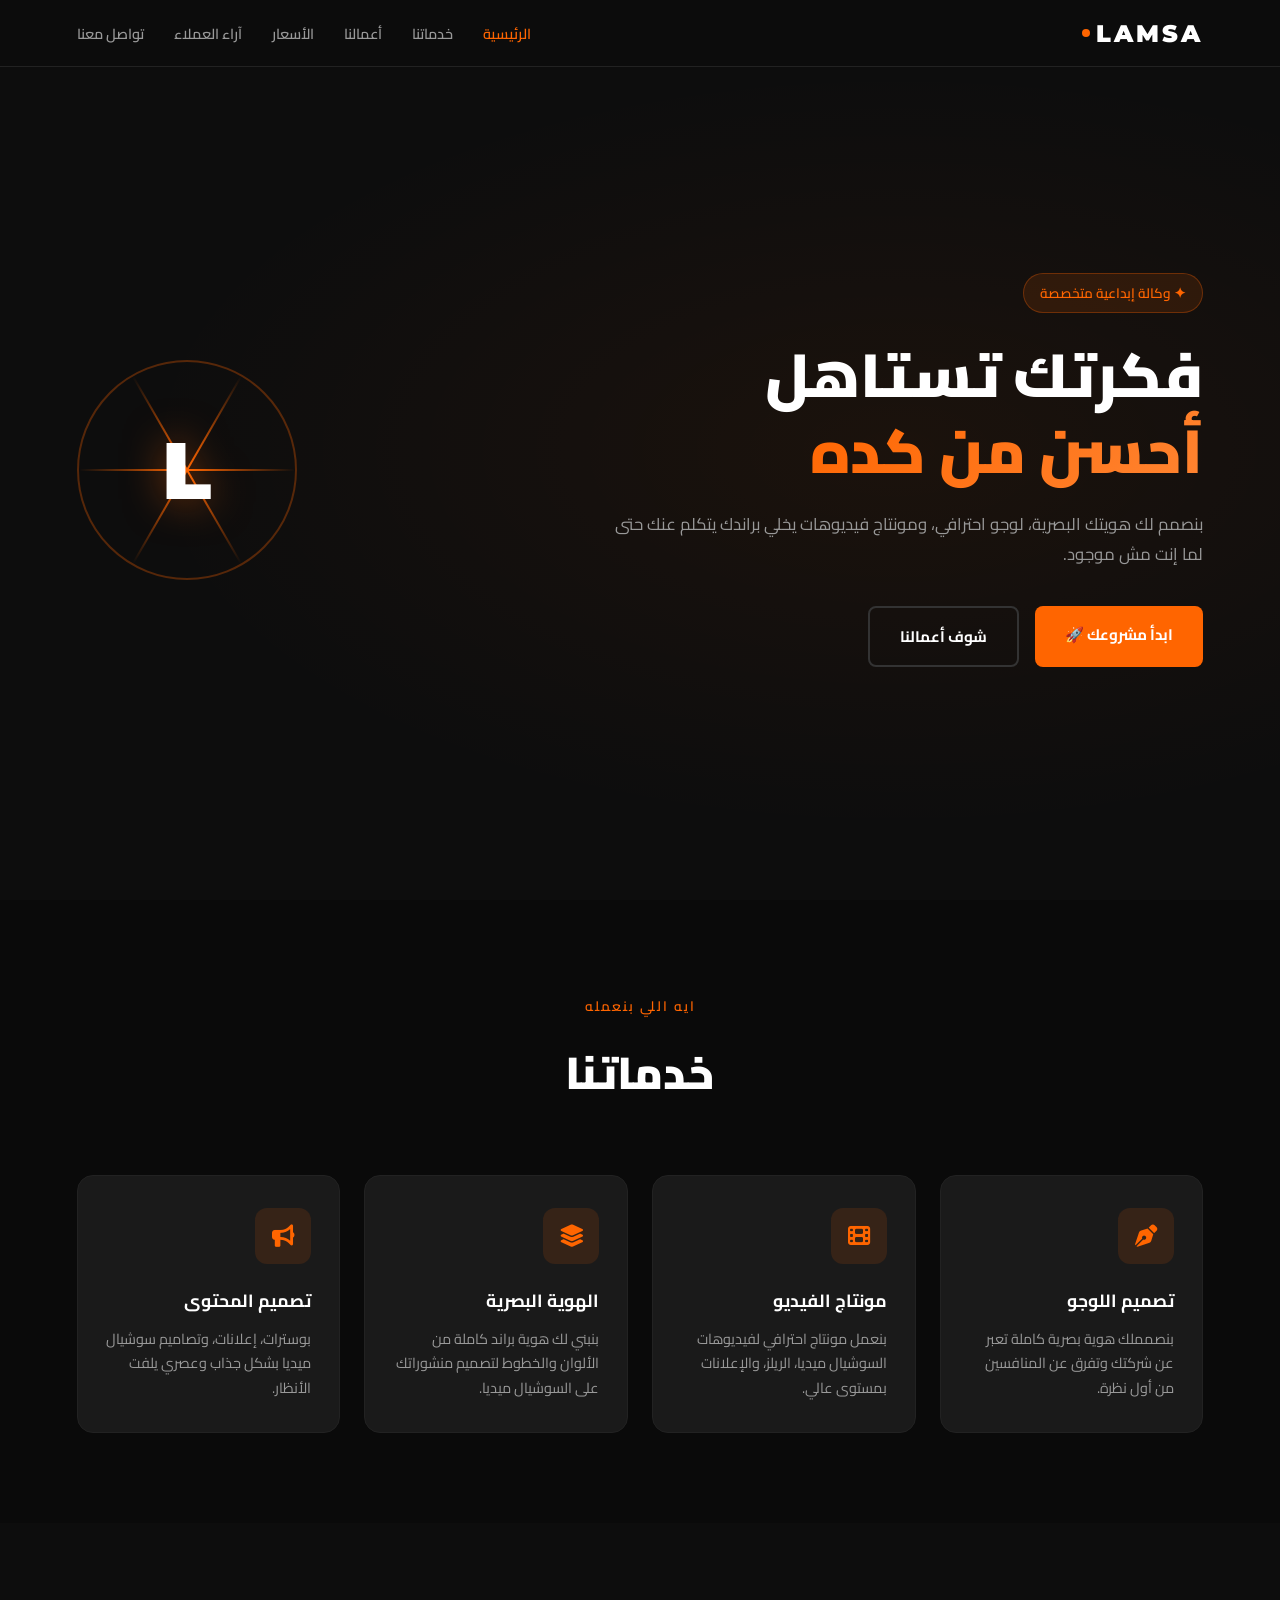
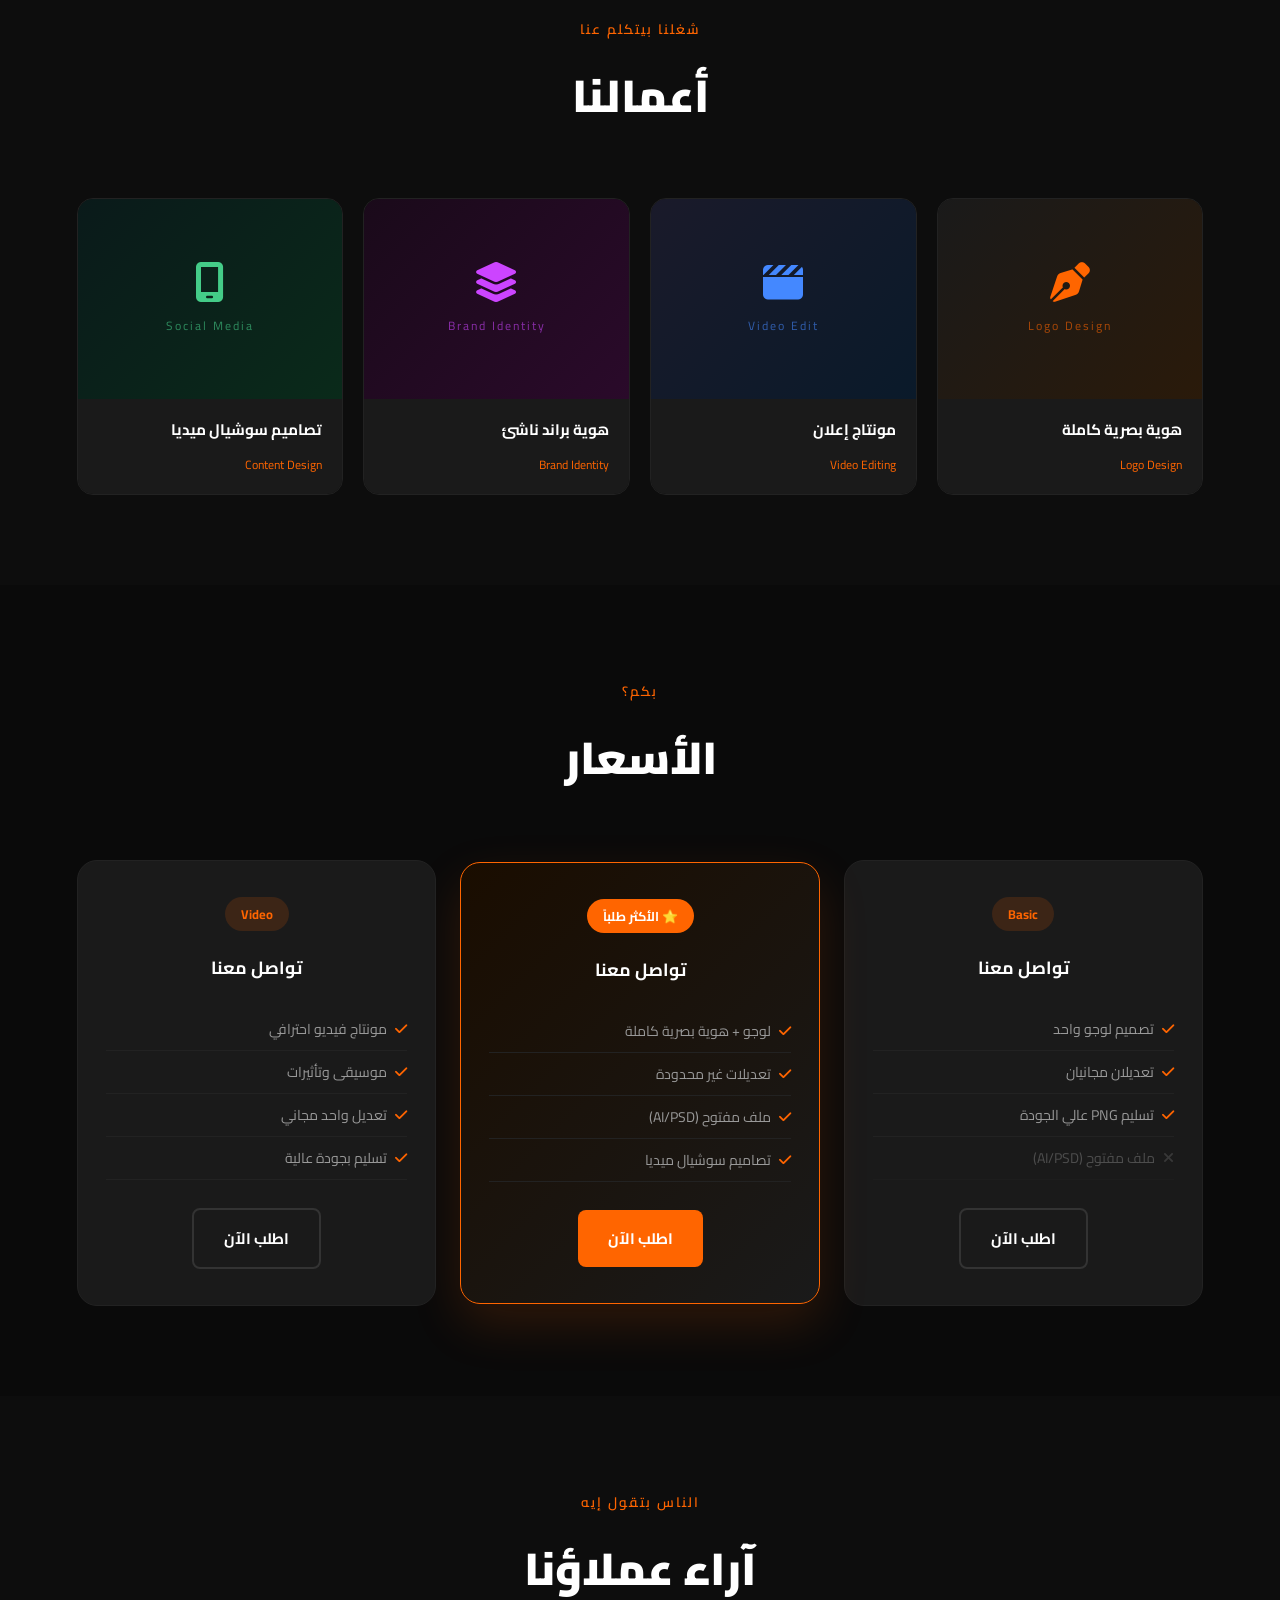
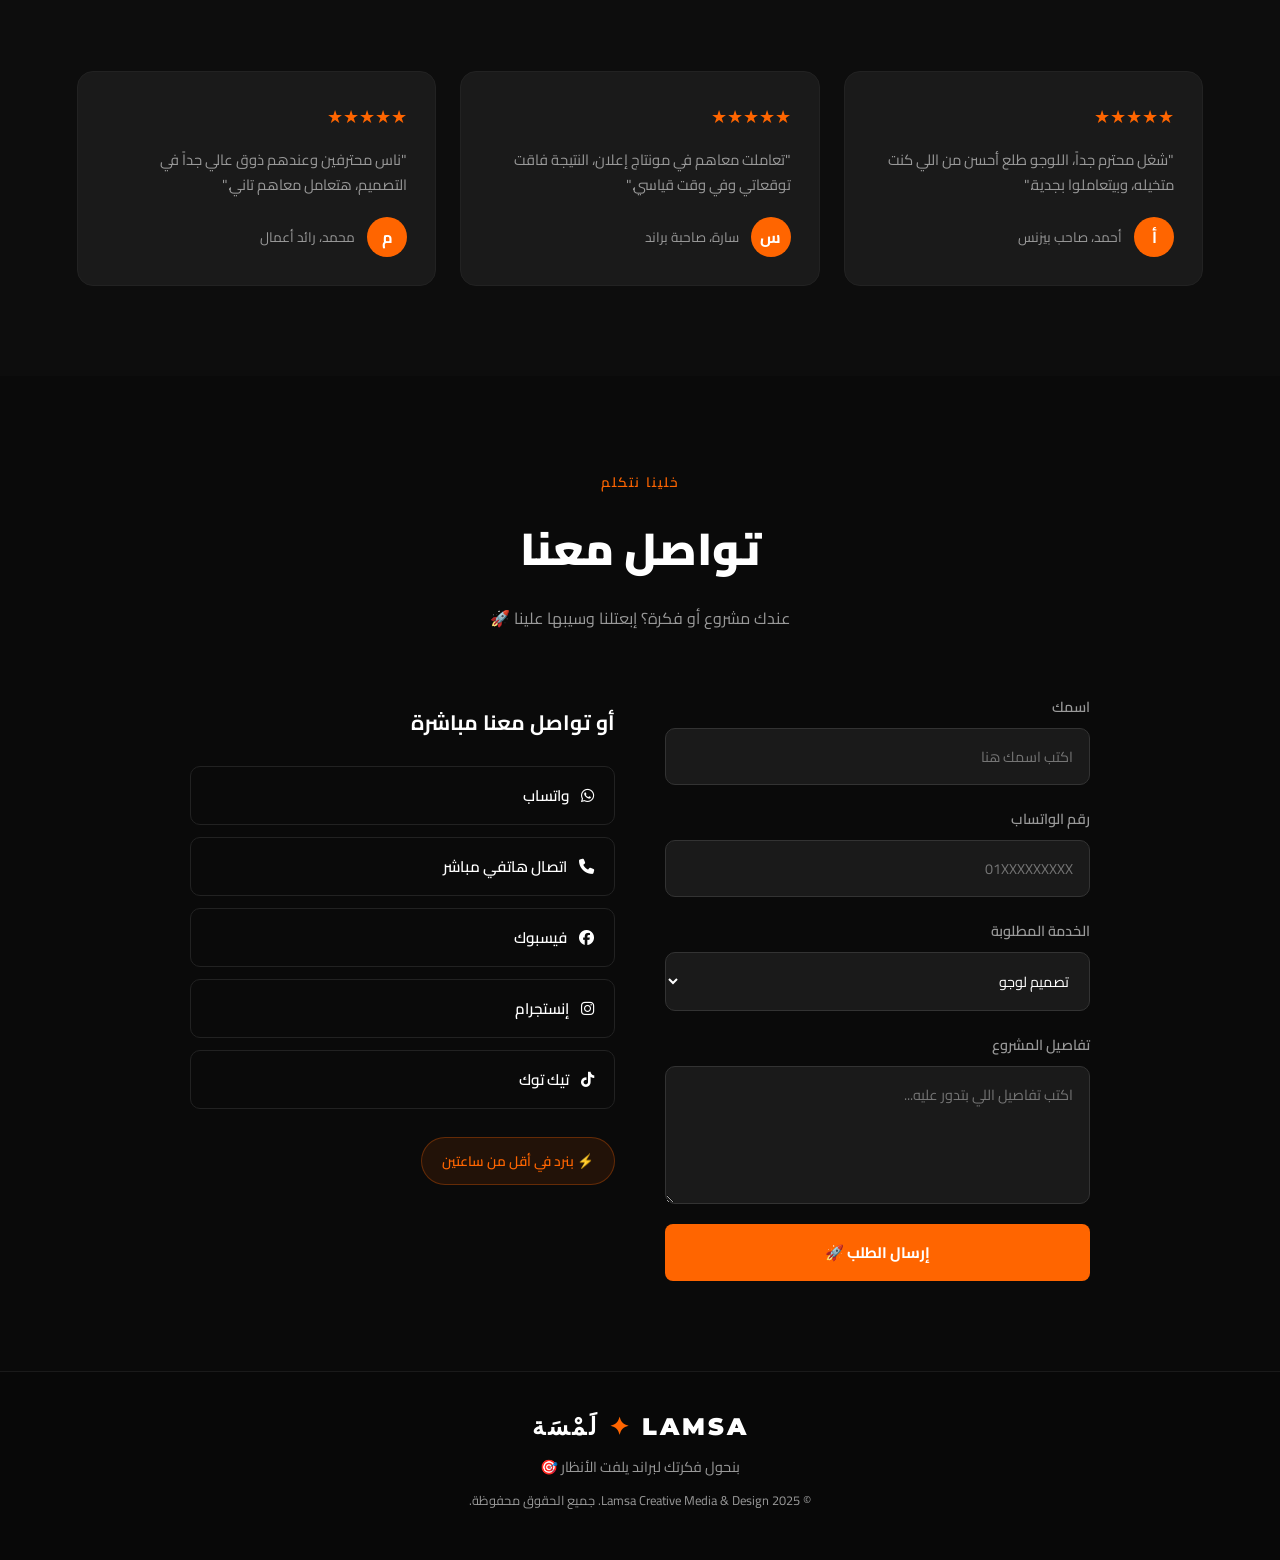
==== index.html @ 514afe24 "Add files via upload" ====
<!DOCTYPE html>
<html lang="ar" dir="rtl">
<head>
  <meta charset="UTF-8" />
  <meta name="viewport" content="width=device-width, initial-scale=1.0"/>
  <title>Lamsa | لَمْسَة — Creative Media & Design</title>
  <link rel="stylesheet" href="style.css" />
  <link href="https://fonts.googleapis.com/css2?family=Cairo:wght@300;400;600;700;900&family=Montserrat:wght@400;700;900&display=swap" rel="stylesheet"/>
  <link rel="stylesheet" href="https://cdnjs.cloudflare.com/ajax/libs/font-awesome/6.5.0/css/all.min.css"/>
</head>
<body>

  <!-- NAV -->
  <nav id="navbar">
    <div class="nav-logo">
      <span class="logo-text">LAMSA</span>
      <span class="logo-dot"></span>
    </div>
    <ul class="nav-links">
      <li><a href="#home">الرئيسية</a></li>
      <li><a href="#services">خدماتنا</a></li>
      <li><a href="#portfolio">أعمالنا</a></li>
      <li><a href="#pricing">الأسعار</a></li>
      <li><a href="#reviews">آراء العملاء</a></li>
      <li><a href="#contact">تواصل معنا</a></li>
    </ul>
    <div class="hamburger" onclick="toggleMenu()">
      <span></span><span></span><span></span>
    </div>
  </nav>

  <!-- HERO -->
  <section id="home" class="hero">
    <div class="hero-content">
      <p class="hero-tag">✦ وكالة إبداعية متخصصة</p>
      <h1>فكرتك تستاهل<br/><span class="highlight">أحسن من كده</span></h1>
      <p class="hero-sub">بنصمم لك هويتك البصرية، لوجو احترافي، ومونتاج فيديوهات يخلي براندك يتكلم عنك حتى لما إنت مش موجود.</p>
      <div class="hero-btns">
        <a href="#contact" class="btn-primary">ابدأ مشروعك 🚀</a>
        <a href="#portfolio" class="btn-outline">شوف أعمالنا</a>
      </div>
    </div>
    <div class="hero-visual">
      <div class="aperture-icon">
        <div class="aperture-ring">
          <div class="aperture-blade"></div>
          <div class="aperture-blade"></div>
          <div class="aperture-blade"></div>
          <div class="aperture-blade"></div>
          <div class="aperture-blade"></div>
          <div class="aperture-blade"></div>
        </div>
        <span class="aperture-letter">L</span>
      </div>
    </div>
  </section>

  <!-- SERVICES -->
  <section id="services" class="services">
    <div class="section-header">
      <p class="section-tag">ايه اللي بنعمله</p>
      <h2>خدماتنا</h2>
    </div>
    <div class="services-grid">
      <div class="service-card">
        <div class="service-icon"><i class="fa-solid fa-pen-nib"></i></div>
        <h3>تصميم اللوجو</h3>
        <p>بنصمملك هوية بصرية كاملة تعبر عن شركتك وتفرق عن المنافسين من أول نظرة.</p>
      </div>
      <div class="service-card">
        <div class="service-icon"><i class="fa-solid fa-film"></i></div>
        <h3>مونتاج الفيديو</h3>
        <p>بنعمل مونتاج احترافي لفيديوهات السوشيال ميديا، الريلز، والإعلانات بمستوى عالي.</p>
      </div>
      <div class="service-card">
        <div class="service-icon"><i class="fa-solid fa-layer-group"></i></div>
        <h3>الهوية البصرية</h3>
        <p>بنبني لك هوية براند كاملة من الألوان والخطوط لتصميم منشوراتك على السوشيال ميديا.</p>
      </div>
      <div class="service-card">
        <div class="service-icon"><i class="fa-solid fa-bullhorn"></i></div>
        <h3>تصميم المحتوى</h3>
        <p>بوسترات، إعلانات، وتصاميم سوشيال ميديا بشكل جذاب وعصري يلفت الأنظار.</p>
      </div>
    </div>
  </section>

  <!-- PORTFOLIO -->
  <section id="portfolio" class="portfolio">
    <div class="section-header">
      <p class="section-tag">شغلنا بيتكلم عنا</p>
      <h2>أعمالنا</h2>
    </div>
    <div class="portfolio-grid">
      <div class="portfolio-card">
        <div class="portfolio-placeholder logo-type">
          <i class="fa-solid fa-pen-nib"></i>
          <p>Logo Design</p>
        </div>
        <div class="portfolio-info">
          <h4>هوية بصرية كاملة</h4>
          <span>Logo Design</span>
        </div>
      </div>
      <div class="portfolio-card">
        <div class="portfolio-placeholder video-type">
          <i class="fa-solid fa-clapperboard"></i>
          <p>Video Edit</p>
        </div>
        <div class="portfolio-info">
          <h4>مونتاج إعلان</h4>
          <span>Video Editing</span>
        </div>
      </div>
      <div class="portfolio-card">
        <div class="portfolio-placeholder brand-type">
          <i class="fa-solid fa-layer-group"></i>
          <p>Brand Identity</p>
        </div>
        <div class="portfolio-info">
          <h4>هوية براند ناشئ</h4>
          <span>Brand Identity</span>
        </div>
      </div>
      <div class="portfolio-card">
        <div class="portfolio-placeholder social-type">
          <i class="fa-solid fa-mobile-screen"></i>
          <p>Social Media</p>
        </div>
        <div class="portfolio-info">
          <h4>تصاميم سوشيال ميديا</h4>
          <span>Content Design</span>
        </div>
      </div>
    </div>
  </section>

  <!-- PRICING -->
  <section id="pricing" class="pricing">
    <div class="section-header">
      <p class="section-tag">بكم؟</p>
      <h2>الأسعار</h2>
    </div>
    <div class="pricing-grid">
      <div class="pricing-card">
        <div class="pricing-badge">Basic</div>
        <div class="pricing-price">تواصل معنا</div>
        <ul class="pricing-features">
          <li><i class="fa-solid fa-check"></i> تصميم لوجو واحد</li>
          <li><i class="fa-solid fa-check"></i> تعديلان مجانيان</li>
          <li><i class="fa-solid fa-check"></i> تسليم PNG عالي الجودة</li>
          <li class="off"><i class="fa-solid fa-xmark"></i> ملف مفتوح (AI/PSD)</li>
        </ul>
        <a href="#contact" class="btn-outline">اطلب الآن</a>
      </div>
      <div class="pricing-card featured">
        <div class="pricing-badge">⭐ الأكثر طلباً</div>
        <div class="pricing-price">تواصل معنا</div>
        <ul class="pricing-features">
          <li><i class="fa-solid fa-check"></i> لوجو + هوية بصرية كاملة</li>
          <li><i class="fa-solid fa-check"></i> تعديلات غير محدودة</li>
          <li><i class="fa-solid fa-check"></i> ملف مفتوح (AI/PSD)</li>
          <li><i class="fa-solid fa-check"></i> تصاميم سوشيال ميديا</li>
        </ul>
        <a href="#contact" class="btn-primary">اطلب الآن</a>
      </div>
      <div class="pricing-card">
        <div class="pricing-badge">Video</div>
        <div class="pricing-price">تواصل معنا</div>
        <ul class="pricing-features">
          <li><i class="fa-solid fa-check"></i> مونتاج فيديو احترافي</li>
          <li><i class="fa-solid fa-check"></i> موسيقى وتأثيرات</li>
          <li><i class="fa-solid fa-check"></i> تعديل واحد مجاني</li>
          <li><i class="fa-solid fa-check"></i> تسليم بجودة عالية</li>
        </ul>
        <a href="#contact" class="btn-outline">اطلب الآن</a>
      </div>
    </div>
  </section>

  <!-- REVIEWS -->
  <section id="reviews" class="reviews">
    <div class="section-header">
      <p class="section-tag">الناس بتقول إيه</p>
      <h2>آراء عملاؤنا</h2>
    </div>
    <div class="reviews-grid">
      <div class="review-card">
        <div class="review-stars">★★★★★</div>
        <p>"شغل محترم جداً، اللوجو طلع أحسن من اللي كنت متخيله، وبيتعاملوا بجدية."</p>
        <div class="reviewer">
          <div class="reviewer-avatar">أ</div>
          <span>أحمد، صاحب بيزنس</span>
        </div>
      </div>
      <div class="review-card">
        <div class="review-stars">★★★★★</div>
        <p>"تعاملت معاهم في مونتاج إعلان، النتيجة فاقت توقعاتي وفي وقت قياسي."</p>
        <div class="reviewer">
          <div class="reviewer-avatar">س</div>
          <span>سارة، صاحبة براند</span>
        </div>
      </div>
      <div class="review-card">
        <div class="review-stars">★★★★★</div>
        <p>"ناس محترفين وعندهم ذوق عالي جداً في التصميم، هتعامل معاهم تاني."</p>
        <div class="reviewer">
          <div class="reviewer-avatar">م</div>
          <span>محمد، رائد أعمال</span>
        </div>
      </div>
    </div>
  </section>

  <!-- CONTACT -->
  <section id="contact" class="contact">
    <div class="section-header">
      <p class="section-tag">خلينا نتكلم</p>
      <h2>تواصل معنا</h2>
      <p class="section-sub">عندك مشروع أو فكرة؟ إبعتلنا وسيبها علينا 🚀</p>
    </div>
    <div class="contact-wrapper">
      <form class="contact-form" onsubmit="submitForm(event)">
        <div class="form-group">
          <label>اسمك</label>
          <input type="text" id="clientName" placeholder="اكتب اسمك هنا" required />
        </div>
        <div class="form-group">
          <label>رقم الواتساب</label>
          <input type="text" id="clientPhone" placeholder="01XXXXXXXXX" required />
        </div>
        <div class="form-group">
          <label>الخدمة المطلوبة</label>
          <select id="clientService">
            <option>تصميم لوجو</option>
            <option>مونتاج فيديو</option>
            <option>هوية بصرية كاملة</option>
            <option>تصاميم سوشيال ميديا</option>
            <option>غير ده</option>
          </select>
        </div>
        <div class="form-group">
          <label>تفاصيل المشروع</label>
          <textarea id="clientDetails" rows="4" placeholder="اكتب تفاصيل اللي بتدور عليه..."></textarea>
        </div>
        <button type="submit" class="btn-primary full-width">إرسال الطلب 🚀</button>
      </form>
      <div class="contact-info">
        <h3>أو تواصل معنا مباشرة</h3>
        <div class="social-links">
          <a href="https://wa.me/201554687020?text=%D9%85%D8%B1%D8%AD%D8%A8%D8%A7%D9%8B%20Lamsa%D8%8C%20%D8%AD%D8%A7%D8%A8%D8%A8%20%D8%A3%D8%B3%D8%AA%D9%81%D8%B3%D8%B1%20%D8%B9%D9%86%20%D8%AE%D8%AF%D9%85%D8%A7%D8%AA%D9%83%D9%85" target="_blank" rel="noopener" class="social-link whatsapp"><i class="fa-brands fa-whatsapp"></i> واتساب</a>
          <a href="tel:+201554687020" class="social-link phone"><i class="fa-solid fa-phone"></i> اتصال هاتفي مباشر</a>
          <a href="https://www.facebook.com/profile.php?id=61596729752735" target="_blank" rel="noopener" class="social-link facebook"><i class="fa-brands fa-facebook"></i> فيسبوك</a>
          <a href="https://www.instagram.com/lamsa.lamsas/?hl=ar" target="_blank" rel="noopener" class="social-link instagram"><i class="fa-brands fa-instagram"></i> إنستجرام</a>
          <a href="https://www.tiktok.com/@lamsa.6.16?lang=en" target="_blank" rel="noopener" class="social-link tiktok"><i class="fa-brands fa-tiktok"></i> تيك توك</a>
        </div>
        <div class="response-badge">⚡ بنرد في أقل من ساعتين</div>
      </div>
    </div>
  </section>

  <!-- FOOTER -->
  <footer class="footer">
    <div class="footer-logo">LAMSA <span>✦</span> لَمْسَة</div>
    <p>بنحول فكرتك لبراند يلفت الأنظار 🎯</p>
    <p class="footer-copy">© 2025 Lamsa Creative Media & Design. جميع الحقوق محفوظة.</p>
  </footer>

  <script src="script.js"></script>
</body>
</html>
---- style.css ----
/* ===== RESET & BASE ===== */
* { margin: 0; padding: 0; box-sizing: border-box; }
html { scroll-behavior: smooth; }

:root {
  --black: #0D0D0D;
  --dark: #111111;
  --card: #1a1a1a;
  --orange: #FF6500;
  --orange-light: #FF8533;
  --white: #FFFFFF;
  --gray: #999999;
  --light-gray: #2a2a2a;
  --font-ar: 'Cairo', sans-serif;
  --font-en: 'Montserrat', sans-serif;
}

body {
  background: var(--black);
  color: var(--white);
  font-family: var(--font-ar);
  overflow-x: hidden;
}

/* ===== NAVBAR ===== */
#navbar {
  position: fixed; top: 0; width: 100%; z-index: 1000;
  display: flex; align-items: center; justify-content: space-between;
  padding: 18px 6%;
  background: rgba(13,13,13,0.95);
  backdrop-filter: blur(10px);
  border-bottom: 1px solid #222;
  transition: all 0.3s;
}

.nav-logo {
  display: flex; align-items: center; gap: 6px;
  font-family: var(--font-en); font-weight: 900;
  font-size: 1.5rem; letter-spacing: 3px; color: var(--white);
}

.logo-dot {
  width: 8px; height: 8px;
  background: var(--orange); border-radius: 50%;
}

.nav-links {
  list-style: none;
  display: flex; gap: 30px;
}

.nav-links a {
  color: var(--gray); text-decoration: none;
  font-size: 0.9rem; font-weight: 600;
  transition: color 0.3s;
}

.nav-links a:hover { color: var(--orange); }

.hamburger {
  display: none; flex-direction: column; gap: 5px; cursor: pointer;
}
.hamburger span {
  width: 25px; height: 2px; background: var(--white);
  display: block; transition: all 0.3s;
}

/* ===== HERO ===== */
.hero {
  min-height: 100vh;
  display: flex; align-items: center; justify-content: space-between;
  padding: 120px 6% 80px;
  gap: 40px;
  background: radial-gradient(ellipse at 70% 50%, rgba(255,101,0,0.06) 0%, transparent 60%);
}

.hero-content { flex: 1; max-width: 600px; }

.hero-tag {
  display: inline-block;
  background: rgba(255,101,0,0.12);
  border: 1px solid rgba(255,101,0,0.3);
  color: var(--orange);
  padding: 6px 16px; border-radius: 50px;
  font-size: 0.85rem; font-weight: 600;
  margin-bottom: 24px;
}

.hero h1 {
  font-size: clamp(2.2rem, 5vw, 3.8rem);
  font-weight: 900; line-height: 1.25;
  margin-bottom: 20px;
}

.highlight {
  background: linear-gradient(135deg, var(--orange), var(--orange-light));
  -webkit-background-clip: text; -webkit-text-fill-color: transparent;
  background-clip: text;
}

.hero-sub {
  color: var(--gray); font-size: 1.05rem;
  line-height: 1.8; margin-bottom: 36px;
}

.hero-btns { display: flex; gap: 16px; flex-wrap: wrap; }

/* ===== BUTTONS ===== */
.btn-primary {
  display: inline-block;
  background: var(--orange);
  color: var(--white); text-decoration: none;
  padding: 14px 30px; border-radius: 8px;
  font-weight: 700; font-size: 0.95rem;
  border: none; cursor: pointer;
  transition: all 0.3s; font-family: var(--font-ar);
}
.btn-primary:hover {
  background: var(--orange-light);
  transform: translateY(-2px);
  box-shadow: 0 8px 25px rgba(255,101,0,0.35);
}

.btn-outline {
  display: inline-block;
  border: 2px solid #333;
  color: var(--white); text-decoration: none;
  padding: 14px 30px; border-radius: 8px;
  font-weight: 700; font-size: 0.95rem;
  transition: all 0.3s; font-family: var(--font-ar);
}
.btn-outline:hover {
  border-color: var(--orange); color: var(--orange);
}

.full-width { width: 100%; text-align: center; }

/* ===== APERTURE ICON ===== */
.hero-visual {
  flex: 0 0 auto;
  display: flex; align-items: center; justify-content: center;
}

.aperture-icon {
  position: relative;
  width: 220px; height: 220px;
  display: flex; align-items: center; justify-content: center;
  animation: rotate-slow 20s linear infinite;
}

.aperture-ring {
  position: absolute; inset: 0;
  border: 2px solid rgba(255,101,0,0.3);
  border-radius: 50%;
}

.aperture-blade {
  position: absolute;
  width: 50%; height: 2px;
  background: linear-gradient(90deg, var(--orange), transparent);
  top: 50%; left: 50%;
  transform-origin: 0 50%;
}

.aperture-blade:nth-child(1) { transform: translateY(-50%) rotate(0deg); }
.aperture-blade:nth-child(2) { transform: translateY(-50%) rotate(60deg); }
.aperture-blade:nth-child(3) { transform: translateY(-50%) rotate(120deg); }
.aperture-blade:nth-child(4) { transform: translateY(-50%) rotate(180deg); }
.aperture-blade:nth-child(5) { transform: translateY(-50%) rotate(240deg); }
.aperture-blade:nth-child(6) { transform: translateY(-50%) rotate(300deg); }

.aperture-letter {
  position: relative; z-index: 2;
  font-family: var(--font-en); font-weight: 900;
  font-size: 5rem; color: var(--white);
  text-shadow: 0 0 40px rgba(255,101,0,0.5);
}

@keyframes rotate-slow {
  from { transform: rotate(0deg); }
  to { transform: rotate(360deg); }
}

/* ===== SECTIONS SHARED ===== */
section { padding: 90px 6%; }

.section-header { text-align: center; margin-bottom: 60px; }

.section-tag {
  display: inline-block;
  color: var(--orange); font-size: 0.85rem;
  font-weight: 600; letter-spacing: 2px;
  text-transform: uppercase; margin-bottom: 12px;
}

.section-header h2 {
  font-size: clamp(1.8rem, 4vw, 2.8rem);
  font-weight: 900;
}

.section-sub { color: var(--gray); margin-top: 12px; font-size: 1rem; }

/* ===== SERVICES ===== */
.services { background: #0a0a0a; }

.services-grid {
  display: grid;
  grid-template-columns: repeat(auto-fit, minmax(240px, 1fr));
  gap: 24px;
}

.service-card {
  background: var(--card);
  border: 1px solid #222;
  border-radius: 16px; padding: 32px 28px;
  transition: all 0.3s;
}

.service-card:hover {
  border-color: var(--orange);
  transform: translateY(-5px);
  box-shadow: 0 15px 40px rgba(255,101,0,0.1);
}

.service-icon {
  width: 56px; height: 56px;
  background: rgba(255,101,0,0.12);
  border-radius: 12px;
  display: flex; align-items: center; justify-content: center;
  font-size: 1.4rem; color: var(--orange);
  margin-bottom: 20px;
}

.service-card h3 { font-size: 1.1rem; margin-bottom: 10px; }
.service-card p { color: var(--gray); font-size: 0.9rem; line-height: 1.7; }

/* ===== PORTFOLIO ===== */
.portfolio-grid {
  display: grid;
  grid-template-columns: repeat(auto-fit, minmax(260px, 1fr));
  gap: 20px;
}

.portfolio-card {
  border-radius: 16px; overflow: hidden;
  border: 1px solid #222;
  transition: all 0.3s; cursor: pointer;
}

.portfolio-card:hover { transform: translateY(-5px); border-color: var(--orange); }

.portfolio-placeholder {
  height: 200px;
  display: flex; flex-direction: column;
  align-items: center; justify-content: center;
  gap: 12px; font-size: 2.5rem;
}

.logo-type { background: linear-gradient(135deg, #1a1a1a, #2a1a0a); color: var(--orange); }
.video-type { background: linear-gradient(135deg, #1a1a2a, #0a1a2a); color: #4488ff; }
.brand-type { background: linear-gradient(135deg, #1a0a1a, #2a0a2a); color: #cc44ff; }
.social-type { background: linear-gradient(135deg, #0a1a1a, #0a2a1a); color: #44cc88; }

.portfolio-placeholder p { font-size: 0.75rem; letter-spacing: 2px; opacity: 0.6; }

.portfolio-info { background: var(--card); padding: 16px 20px; }
.portfolio-info h4 { font-size: 0.95rem; margin-bottom: 4px; }
.portfolio-info span { font-size: 0.75rem; color: var(--orange); }

/* ===== PRICING ===== */
.pricing { background: #0a0a0a; }

.pricing-grid {
  display: grid;
  grid-template-columns: repeat(auto-fit, minmax(260px, 1fr));
  gap: 24px; align-items: center;
}

.pricing-card {
  background: var(--card);
  border: 1px solid #222;
  border-radius: 20px; padding: 36px 28px;
  text-align: center; transition: all 0.3s;
}

.pricing-card.featured {
  border-color: var(--orange);
  background: linear-gradient(135deg, #1a0d00, #1a1a1a);
  transform: scale(1.03);
  box-shadow: 0 20px 50px rgba(255,101,0,0.15);
}

.pricing-badge {
  display: inline-block;
  background: rgba(255,101,0,0.15);
  color: var(--orange); border-radius: 50px;
  padding: 5px 16px; font-size: 0.8rem;
  font-weight: 700; margin-bottom: 20px;
}

.featured .pricing-badge {
  background: var(--orange); color: var(--white);
}

.pricing-price {
  font-size: 1.1rem; font-weight: 700;
  color: var(--white); margin-bottom: 24px;
}

.pricing-features {
  list-style: none; text-align: right;
  margin-bottom: 28px;
}

.pricing-features li {
  padding: 8px 0;
  border-bottom: 1px solid #222;
  font-size: 0.88rem; color: var(--gray);
  display: flex; align-items: center; gap: 8px;
}

.pricing-features li i.fa-check { color: var(--orange); }
.pricing-features li.off { opacity: 0.4; }
.pricing-features li i.fa-xmark { color: #666; }

/* ===== REVIEWS ===== */
.reviews-grid {
  display: grid;
  grid-template-columns: repeat(auto-fit, minmax(260px, 1fr));
  gap: 24px;
}

.review-card {
  background: var(--card);
  border: 1px solid #222;
  border-radius: 16px; padding: 28px;
  transition: all 0.3s;
}

.review-card:hover { border-color: var(--orange); }

.review-stars { color: var(--orange); font-size: 1.1rem; margin-bottom: 14px; }

.review-card p {
  color: var(--gray); line-height: 1.7;
  font-size: 0.92rem; margin-bottom: 20px;
}

.reviewer { display: flex; align-items: center; gap: 12px; }

.reviewer-avatar {
  width: 40px; height: 40px;
  background: var(--orange);
  border-radius: 50%; display: flex;
  align-items: center; justify-content: center;
  font-weight: 700; font-size: 1rem;
}

.reviewer span { font-size: 0.85rem; color: var(--gray); }

/* ===== CONTACT ===== */
.contact { background: #0a0a0a; }

.contact-wrapper {
  display: grid;
  grid-template-columns: 1fr 1fr;
  gap: 50px; align-items: start;
  max-width: 900px; margin: 0 auto;
}

.contact-form { display: flex; flex-direction: column; gap: 20px; }

.form-group { display: flex; flex-direction: column; gap: 8px; }

.form-group label { font-size: 0.9rem; color: var(--gray); font-weight: 600; }

.form-group input,
.form-group select,
.form-group textarea {
  background: var(--card);
  border: 1px solid #333;
  border-radius: 10px; padding: 14px 16px;
  color: var(--white); font-family: var(--font-ar);
  font-size: 0.9rem; outline: none;
  transition: border-color 0.3s;
}

.form-group input:focus,
.form-group select:focus,
.form-group textarea:focus { border-color: var(--orange); }

.form-group select option { background: var(--dark); }

.contact-info { padding-top: 10px; }

.contact-info h3 { font-size: 1.3rem; margin-bottom: 24px; }

.social-links { display: flex; flex-direction: column; gap: 12px; margin-bottom: 28px; }

.social-link {
  display: flex; align-items: center; gap: 12px;
  padding: 14px 20px; border-radius: 10px;
  text-decoration: none; font-weight: 600; font-size: 0.95rem;
  color: var(--white); transition: all 0.3s;
  border: 1px solid #222;
}

.social-link:hover { transform: translateX(-4px); }
.social-link.whatsapp:hover { border-color: #25D366; color: #25D366; }
.social-link.phone:hover { border-color: #FF6500; color: #FF6500; }
.social-link.facebook:hover { border-color: #1877F2; color: #1877F2; }
.social-link.instagram:hover { border-color: #E4405F; color: #E4405F; }
.social-link.tiktok:hover { border-color: var(--white); }

.response-badge {
  display: inline-block;
  background: rgba(255,101,0,0.1);
  border: 1px solid rgba(255,101,0,0.3);
  color: var(--orange);
  padding: 10px 20px; border-radius: 50px;
  font-size: 0.85rem; font-weight: 600;
}

/* ===== FOOTER ===== */
.footer {
  background: #080808;
  border-top: 1px solid #1a1a1a;
  text-align: center; padding: 40px 6%;
}

.footer-logo {
  font-family: var(--font-en); font-size: 1.5rem;
  font-weight: 900; letter-spacing: 3px; margin-bottom: 12px;
}

.footer-logo span { color: var(--orange); }

.footer p { color: var(--gray); font-size: 0.9rem; margin-bottom: 8px; }
.footer-copy { font-size: 0.8rem !important; }

/* ===== RESPONSIVE ===== */
@media (max-width: 768px) {
  .nav-links { display: none; flex-direction: column; position: absolute; top: 70px; right: 0; left: 0; background: #0D0D0D; padding: 20px; gap: 20px; border-bottom: 1px solid #222; }
  .nav-links.open { display: flex; }
  .hamburger { display: flex; }
  .hero { flex-direction: column; text-align: center; padding-top: 100px; }
  .hero-btns { justify-content: center; }
  .hero-visual { order: -1; }
  .aperture-icon { width: 150px; height: 150px; }
  .aperture-letter { font-size: 3.5rem; }
  .contact-wrapper { grid-template-columns: 1fr; }
  .pricing-card.featured { transform: none; }
}
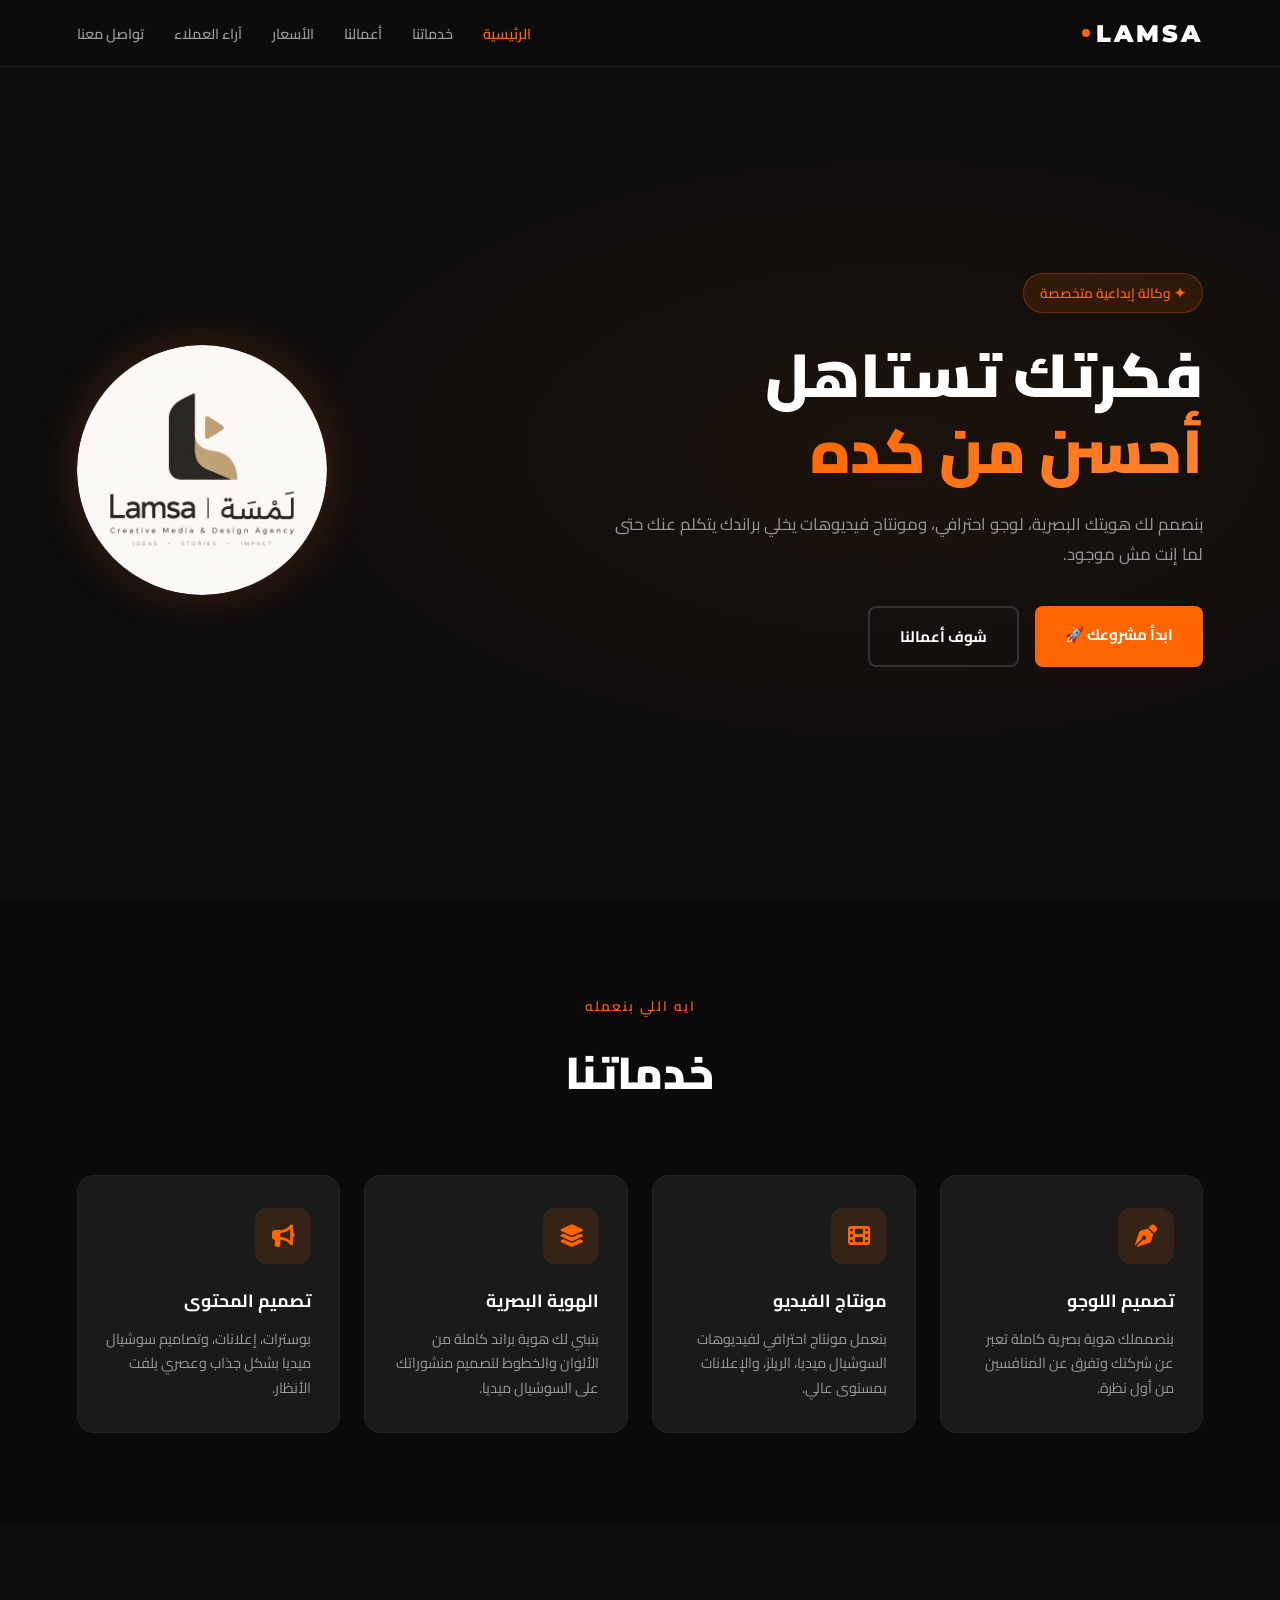
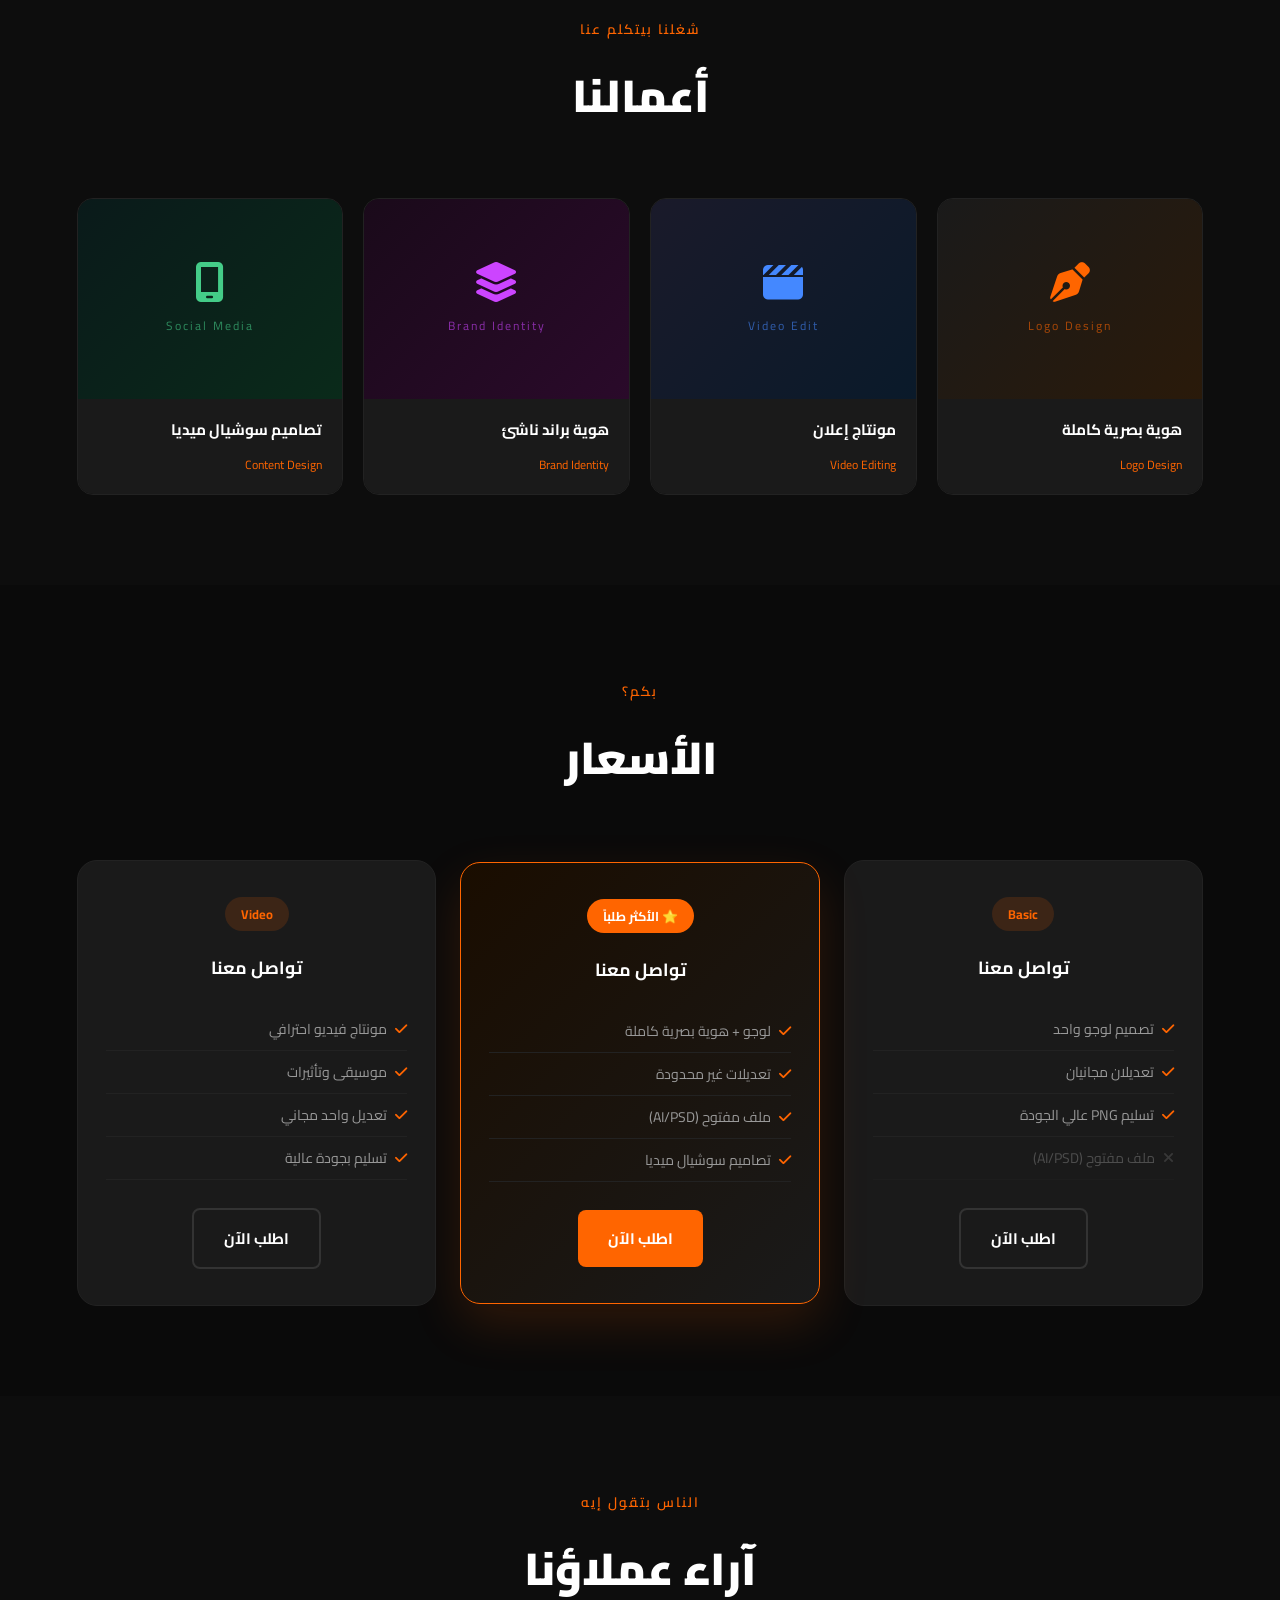
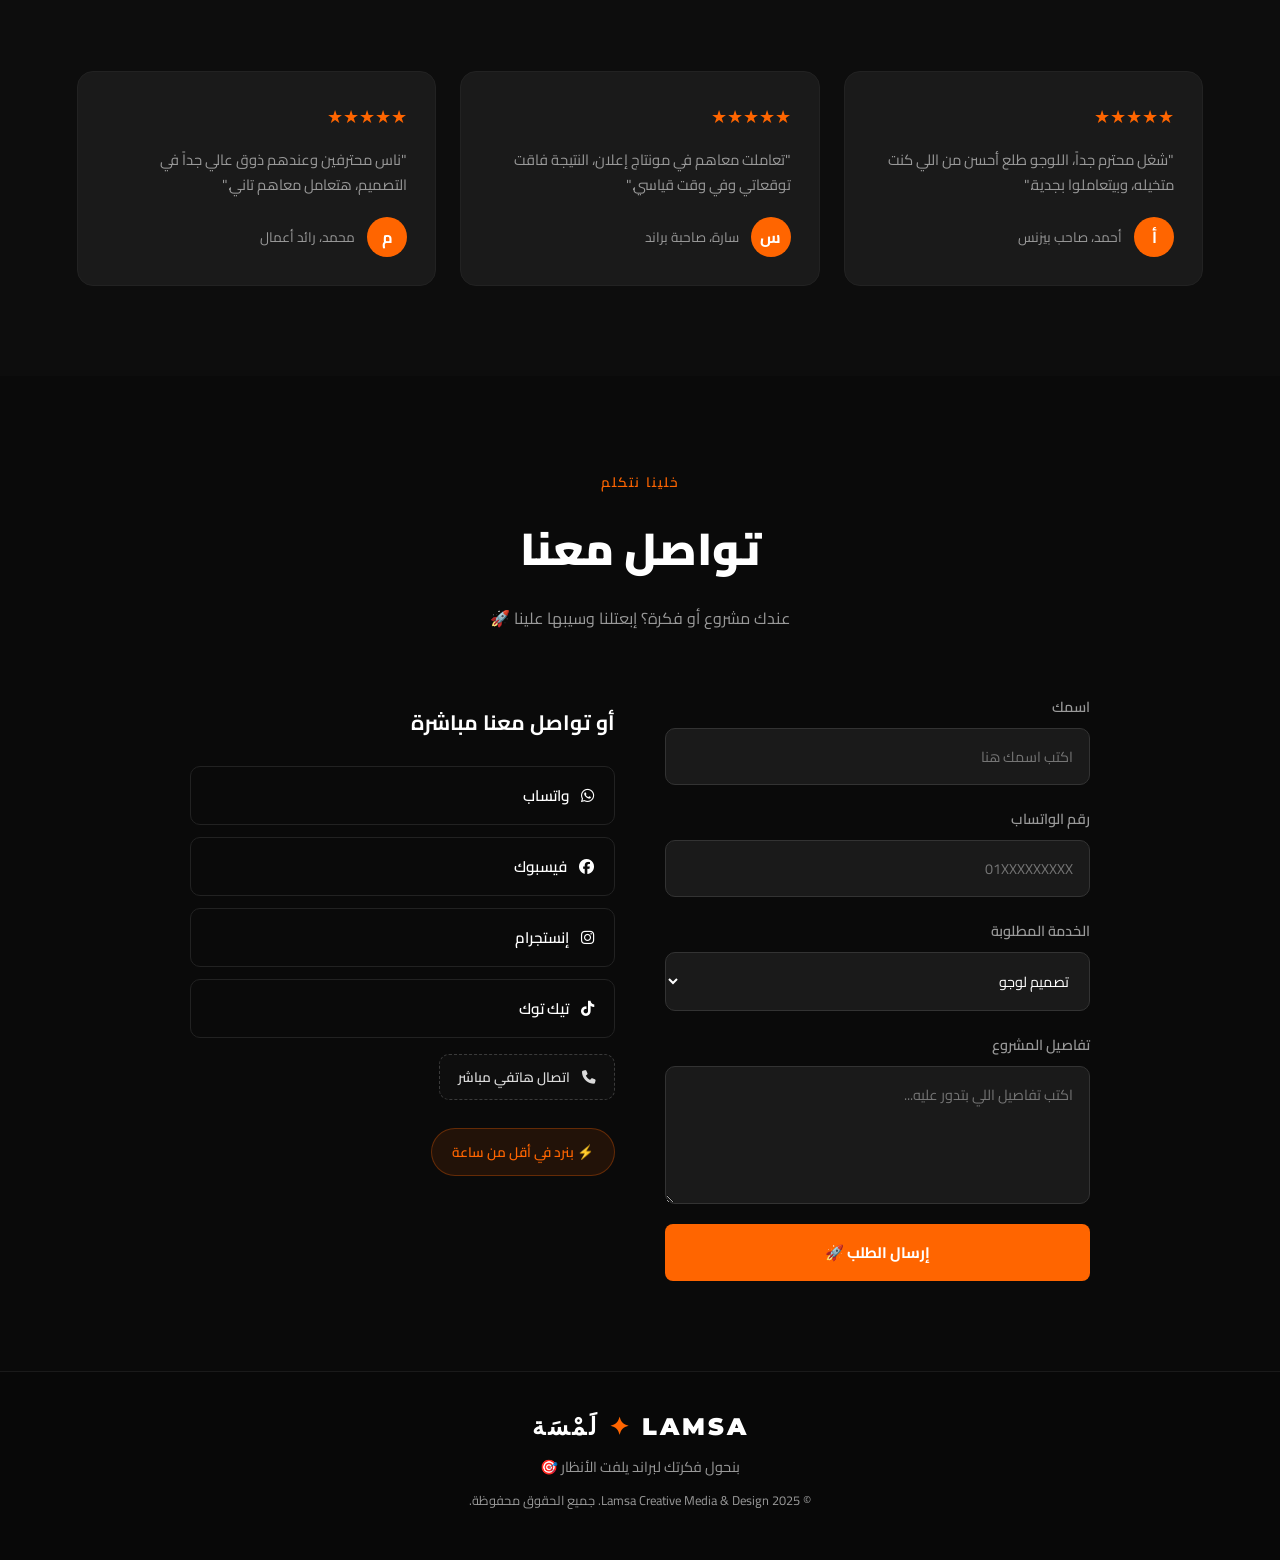
==== commit fb502f7c: "Add files via upload" ====
--- a/index.html
+++ b/index.html
@@ -41,16 +41,8 @@
       </div>
     </div>
     <div class="hero-visual">
-      <div class="aperture-icon">
-        <div class="aperture-ring">
-          <div class="aperture-blade"></div>
-          <div class="aperture-blade"></div>
-          <div class="aperture-blade"></div>
-          <div class="aperture-blade"></div>
-          <div class="aperture-blade"></div>
-          <div class="aperture-blade"></div>
-        </div>
-        <span class="aperture-letter">L</span>
+      <div class="hero-logo-wrapper">
+        <img src="logo.png" alt="Lamsa Logo" class="hero-logo-img" />
       </div>
     </div>
   </section>
@@ -249,12 +241,12 @@
         <h3>أو تواصل معنا مباشرة</h3>
         <div class="social-links">
           <a href="https://wa.me/201554687020?text=%D9%85%D8%B1%D8%AD%D8%A8%D8%A7%D9%8B%20Lamsa%D8%8C%20%D8%AD%D8%A7%D8%A8%D8%A8%20%D8%A3%D8%B3%D8%AA%D9%81%D8%B3%D8%B1%20%D8%B9%D9%86%20%D8%AE%D8%AF%D9%85%D8%A7%D8%AA%D9%83%D9%85" target="_blank" rel="noopener" class="social-link whatsapp"><i class="fa-brands fa-whatsapp"></i> واتساب</a>
-          <a href="tel:+201554687020" class="social-link phone"><i class="fa-solid fa-phone"></i> اتصال هاتفي مباشر</a>
           <a href="https://www.facebook.com/profile.php?id=61596729752735" target="_blank" rel="noopener" class="social-link facebook"><i class="fa-brands fa-facebook"></i> فيسبوك</a>
           <a href="https://www.instagram.com/lamsa.lamsas/?hl=ar" target="_blank" rel="noopener" class="social-link instagram"><i class="fa-brands fa-instagram"></i> إنستجرام</a>
           <a href="https://www.tiktok.com/@lamsa.6.16?lang=en" target="_blank" rel="noopener" class="social-link tiktok"><i class="fa-brands fa-tiktok"></i> تيك توك</a>
-        </div>
-        <div class="response-badge">⚡ بنرد في أقل من ساعتين</div>
+          <a href="tel:+201554687020" class="social-link phone-btn"><i class="fa-solid fa-phone"></i> اتصال هاتفي مباشر</a>
+        </div>
+        <div class="response-badge">⚡ بنرد في أقل من ساعة</div>
       </div>
     </div>
   </section>
--- a/style.css
+++ b/style.css
@@ -141,39 +141,20 @@
   display: flex; align-items: center; justify-content: center;
 }
 
-.aperture-icon {
+.hero-logo-wrapper {
   position: relative;
-  width: 220px; height: 220px;
+  width: 250px; height: 250px;
   display: flex; align-items: center; justify-content: center;
-  animation: rotate-slow 20s linear infinite;
-}
-
-.aperture-ring {
-  position: absolute; inset: 0;
-  border: 2px solid rgba(255,101,0,0.3);
   border-radius: 50%;
-}
-
-.aperture-blade {
-  position: absolute;
-  width: 50%; height: 2px;
-  background: linear-gradient(90deg, var(--orange), transparent);
-  top: 50%; left: 50%;
-  transform-origin: 0 50%;
-}
-
-.aperture-blade:nth-child(1) { transform: translateY(-50%) rotate(0deg); }
-.aperture-blade:nth-child(2) { transform: translateY(-50%) rotate(60deg); }
-.aperture-blade:nth-child(3) { transform: translateY(-50%) rotate(120deg); }
-.aperture-blade:nth-child(4) { transform: translateY(-50%) rotate(180deg); }
-.aperture-blade:nth-child(5) { transform: translateY(-50%) rotate(240deg); }
-.aperture-blade:nth-child(6) { transform: translateY(-50%) rotate(300deg); }
-
-.aperture-letter {
-  position: relative; z-index: 2;
-  font-family: var(--font-en); font-weight: 900;
-  font-size: 5rem; color: var(--white);
-  text-shadow: 0 0 40px rgba(255,101,0,0.5);
+  animation: rotate-slow 35s linear infinite;
+  box-shadow: 0 0 45px rgba(255,101,0,0.22);
+}
+
+.hero-logo-img {
+  width: 100%; height: 100%;
+  object-fit: contain;
+  border-radius: 50%;
+  display: block;
 }
 
 @keyframes rotate-slow {
@@ -407,7 +388,21 @@
 
 .social-link:hover { transform: translateX(-4px); }
 .social-link.whatsapp:hover { border-color: #25D366; color: #25D366; }
-.social-link.phone:hover { border-color: #FF6500; color: #FF6500; }
+.social-link.phone-btn {
+  padding: 9px 18px;
+  font-size: 0.85rem;
+  width: fit-content;
+  border: 1px dashed #444;
+  background: rgba(255,255,255,0.02);
+  margin-top: 4px;
+  opacity: 0.85;
+}
+.social-link.phone-btn:hover {
+  border-color: var(--orange);
+  color: var(--orange);
+  opacity: 1;
+  border-style: solid;
+}
 .social-link.facebook:hover { border-color: #1877F2; color: #1877F2; }
 .social-link.instagram:hover { border-color: #E4405F; color: #E4405F; }
 .social-link.tiktok:hover { border-color: var(--white); }
@@ -446,8 +441,7 @@
   .hero { flex-direction: column; text-align: center; padding-top: 100px; }
   .hero-btns { justify-content: center; }
   .hero-visual { order: -1; }
-  .aperture-icon { width: 150px; height: 150px; }
-  .aperture-letter { font-size: 3.5rem; }
+  .hero-logo-wrapper { width: 170px; height: 170px; }
   .contact-wrapper { grid-template-columns: 1fr; }
   .pricing-card.featured { transform: none; }
 }
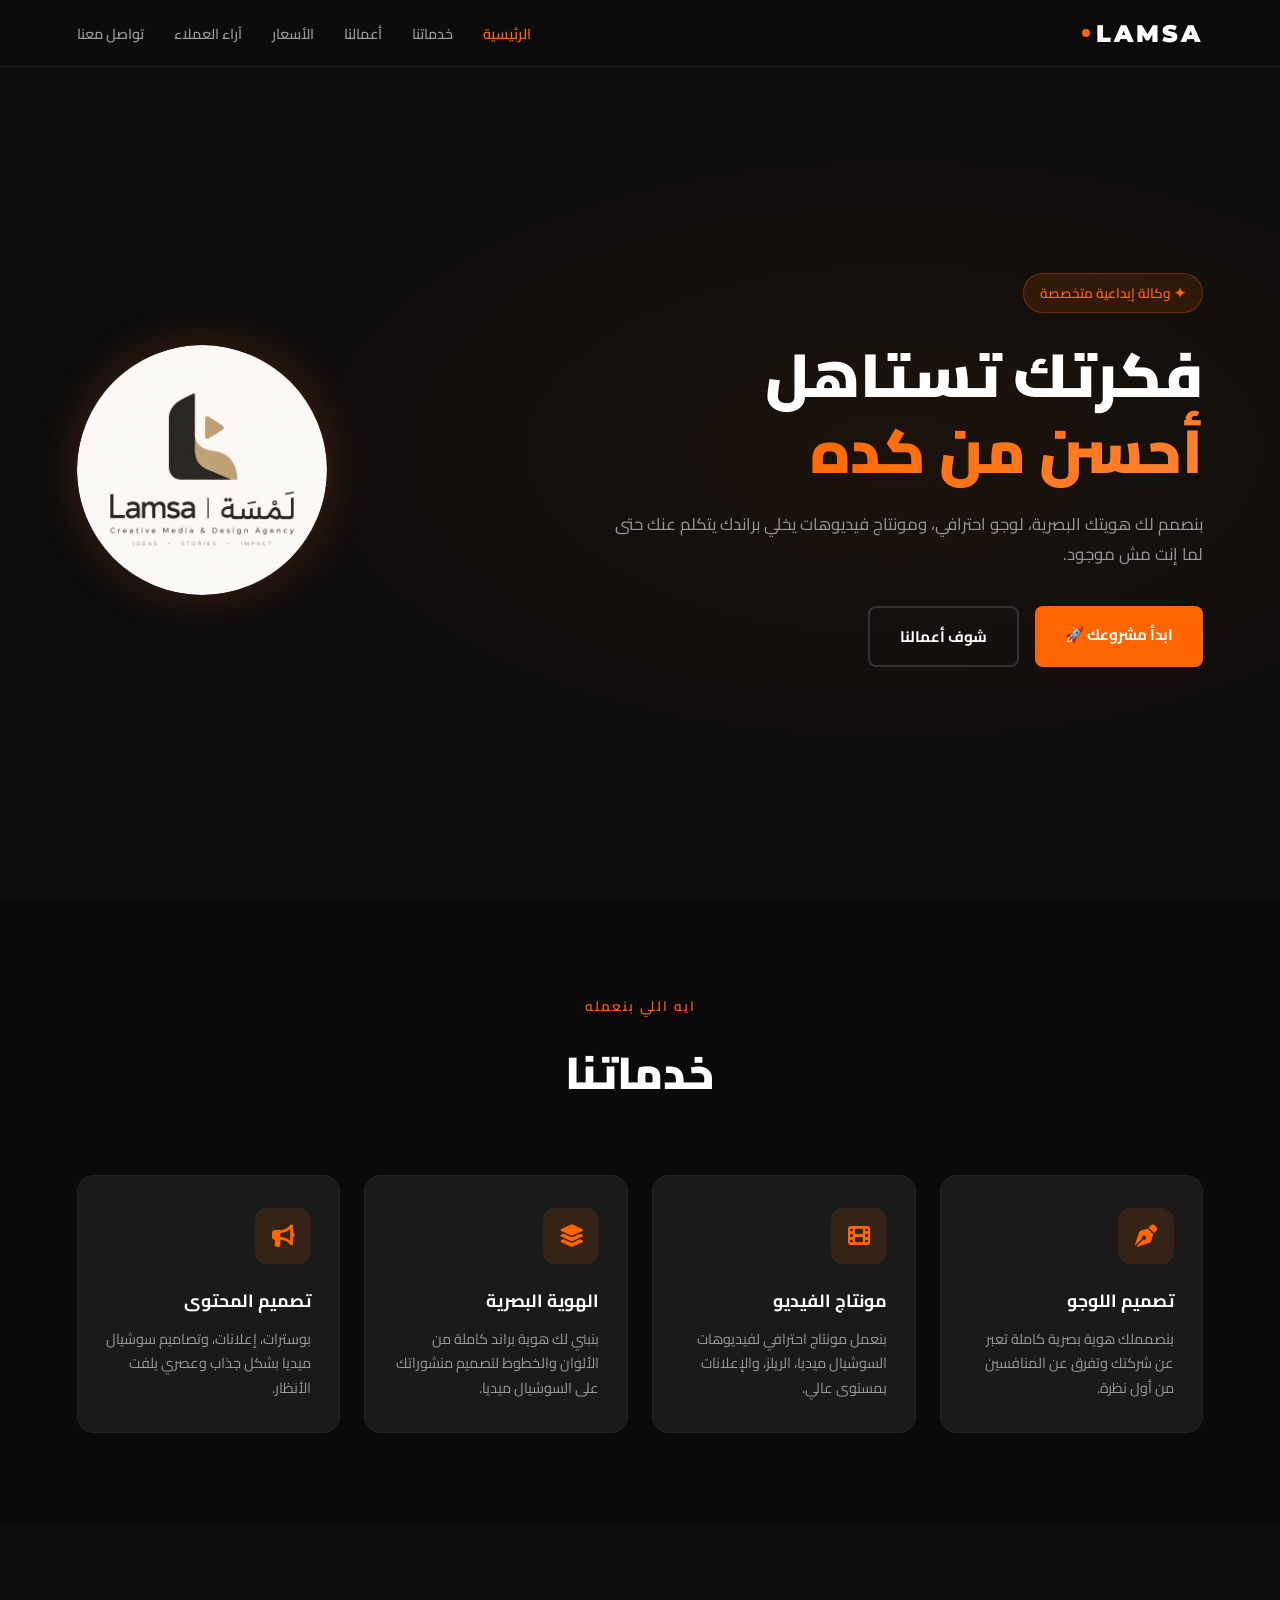
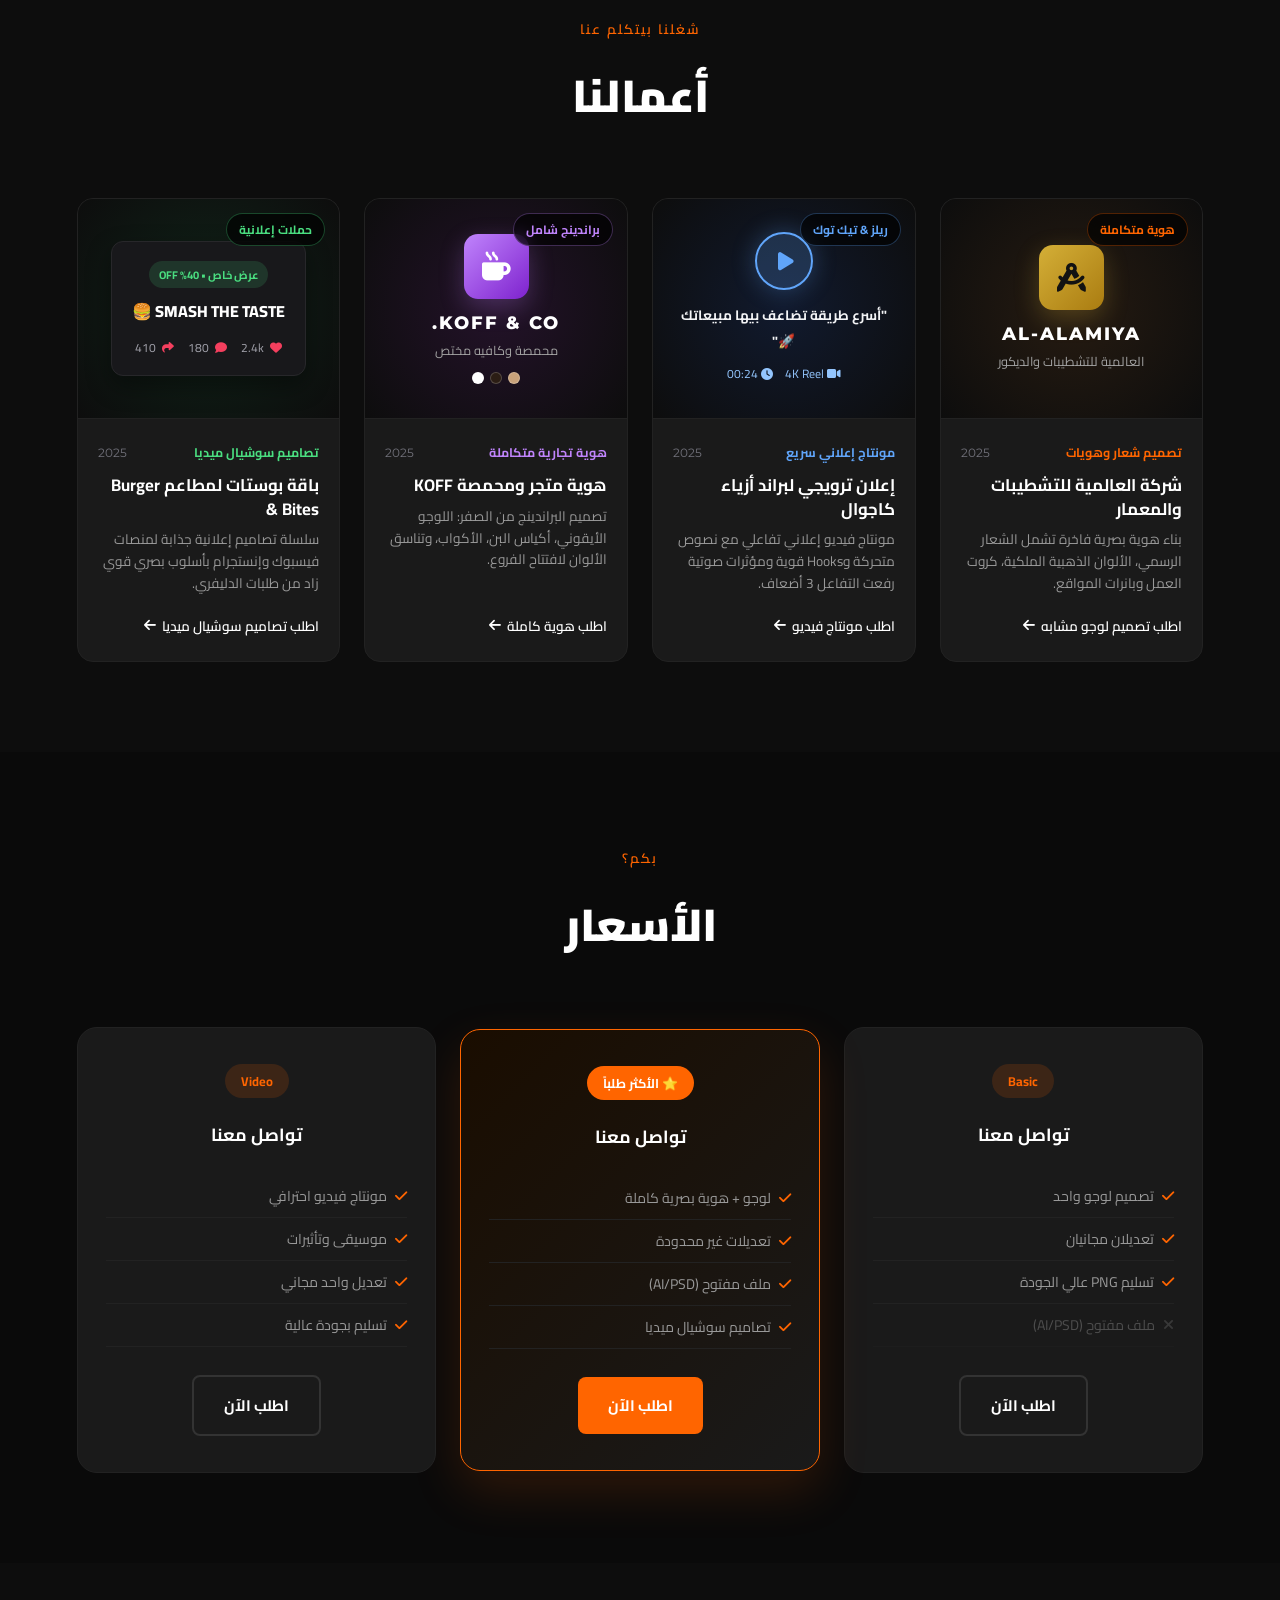
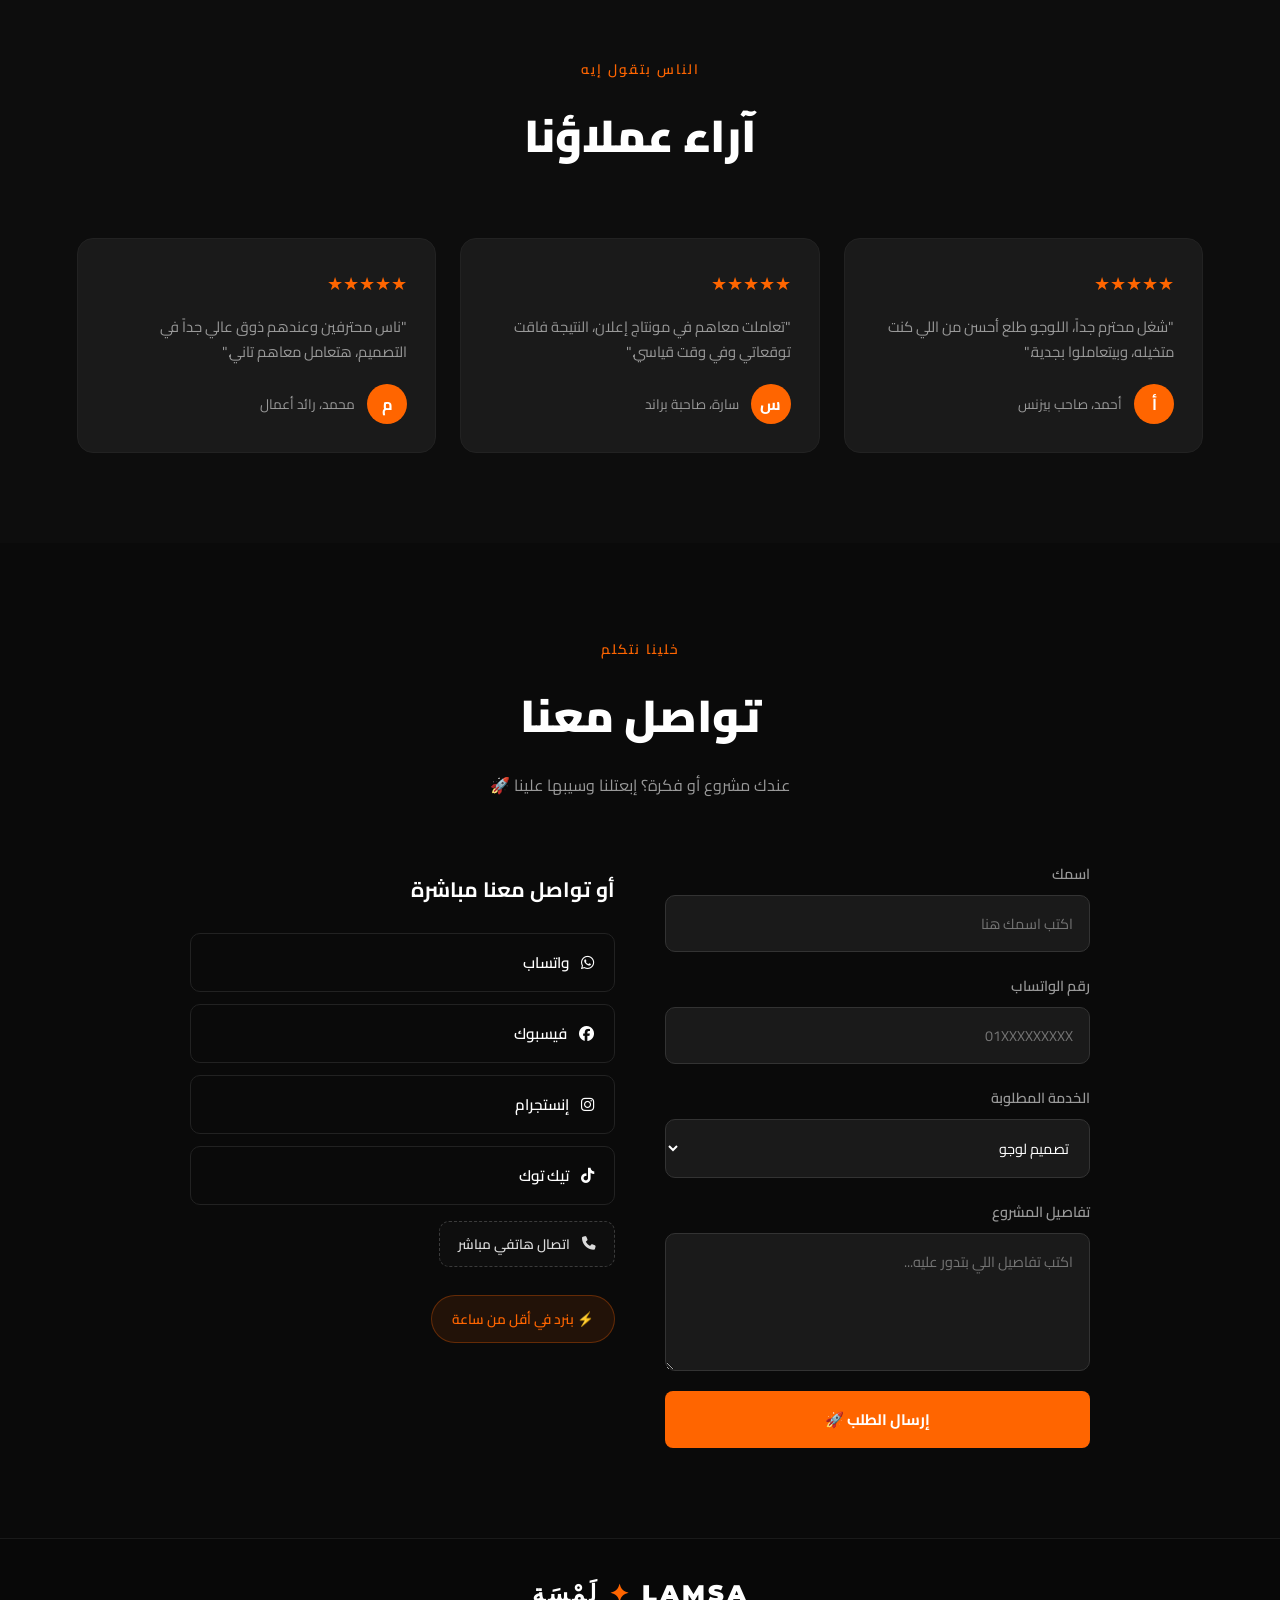
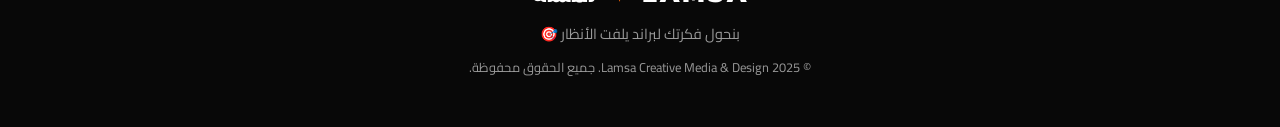
==== commit c79c156d: "Add files via upload" ====
--- a/index.html
+++ b/index.html
@@ -84,44 +84,101 @@
       <h2>أعمالنا</h2>
     </div>
     <div class="portfolio-grid">
+      <!-- Project 1: Logo & Identity -->
       <div class="portfolio-card">
-        <div class="portfolio-placeholder logo-type">
-          <i class="fa-solid fa-pen-nib"></i>
-          <p>Logo Design</p>
+        <div class="portfolio-visual project-logo">
+          <div class="project-badge">هوية متكاملة</div>
+          <div class="visual-content">
+            <div class="mockup-emblem gold"><i class="fa-solid fa-compass-drafting"></i></div>
+            <div class="mockup-title">AL-ALAMIYA</div>
+            <div class="mockup-sub">العالمية للتشطيبات والديكور</div>
+          </div>
         </div>
         <div class="portfolio-info">
-          <h4>هوية بصرية كاملة</h4>
-          <span>Logo Design</span>
-        </div>
-      </div>
+          <div class="info-top">
+            <span class="project-cat">تصميم شعار وهويات</span>
+            <span class="project-year">2025</span>
+          </div>
+          <h4>شركة العالمية للتشطيبات والمعمار</h4>
+          <p class="project-desc">بناء هوية بصرية فاخرة تشمل الشعار الرسمي، الألوان الذهبية الملكية، كروت العمل وبانرات المواقع.</p>
+          <a href="#contact" class="project-cta">اطلب تصميم لوجو مشابه <i class="fa-solid fa-arrow-left"></i></a>
+        </div>
+      </div>
+
+      <!-- Project 2: Video Editing & Reel -->
       <div class="portfolio-card">
-        <div class="portfolio-placeholder video-type">
-          <i class="fa-solid fa-clapperboard"></i>
-          <p>Video Edit</p>
+        <div class="portfolio-visual project-video">
+          <div class="project-badge video-badge">ريلز & تيك توك</div>
+          <div class="visual-content">
+            <div class="mockup-play"><i class="fa-solid fa-play"></i></div>
+            <div class="mockup-caption">"أسرع طريقة تضاعف بيها مبيعاتك 🚀"</div>
+            <div class="mockup-meta">
+              <span><i class="fa-solid fa-video"></i> 4K Reel</span>
+              <span><i class="fa-solid fa-clock"></i> 00:24</span>
+            </div>
+          </div>
         </div>
         <div class="portfolio-info">
-          <h4>مونتاج إعلان</h4>
-          <span>Video Editing</span>
-        </div>
-      </div>
+          <div class="info-top">
+            <span class="project-cat video-cat">مونتاج إعلاني سريع</span>
+            <span class="project-year">2025</span>
+          </div>
+          <h4>إعلان ترويجي لبراند أزياء كاجوال</h4>
+          <p class="project-desc">مونتاج فيديو إعلاني تفاعلي مع نصوص متحركة وHooks قوية ومؤثرات صوتية رفعت التفاعل 3 أضعاف.</p>
+          <a href="#contact" class="project-cta">اطلب مونتاج فيديو <i class="fa-solid fa-arrow-left"></i></a>
+        </div>
+      </div>
+
+      <!-- Project 3: Complete Startup Branding -->
       <div class="portfolio-card">
-        <div class="portfolio-placeholder brand-type">
-          <i class="fa-solid fa-layer-group"></i>
-          <p>Brand Identity</p>
+        <div class="portfolio-visual project-brand">
+          <div class="project-badge brand-badge">براندينج شامل</div>
+          <div class="visual-content">
+            <div class="mockup-emblem purple"><i class="fa-solid fa-mug-hot"></i></div>
+            <div class="mockup-title">KOFF & CO.</div>
+            <div class="mockup-sub">محمصة وكافيه مختص</div>
+            <div class="mockup-dots">
+              <span style="background: #C8A27A;"></span>
+              <span style="background: #2B1D14;"></span>
+              <span style="background: #FFFFFF;"></span>
+            </div>
+          </div>
         </div>
         <div class="portfolio-info">
-          <h4>هوية براند ناشئ</h4>
-          <span>Brand Identity</span>
-        </div>
-      </div>
+          <div class="info-top">
+            <span class="project-cat brand-cat">هوية تجارية متكاملة</span>
+            <span class="project-year">2025</span>
+          </div>
+          <h4>هوية متجر ومحمصة KOFF</h4>
+          <p class="project-desc">تصميم البراندينج من الصفر: اللوجو الأيقوني، أكياس البن، الأكواب، وتناسق الألوان لافتتاح الفروع.</p>
+          <a href="#contact" class="project-cta">اطلب هوية كاملة <i class="fa-solid fa-arrow-left"></i></a>
+        </div>
+      </div>
+
+      <!-- Project 4: Social Media Campaign -->
       <div class="portfolio-card">
-        <div class="portfolio-placeholder social-type">
-          <i class="fa-solid fa-mobile-screen"></i>
-          <p>Social Media</p>
+        <div class="portfolio-visual project-social">
+          <div class="project-badge social-badge">حملات إعلانية</div>
+          <div class="visual-content">
+            <div class="social-post-card">
+              <div class="post-pill">عرض خاص • 40% OFF</div>
+              <div class="post-headline">SMASH THE TASTE 🍔</div>
+              <div class="post-stats">
+                <span><i class="fa-solid fa-heart"></i> 2.4k</span>
+                <span><i class="fa-solid fa-comment"></i> 180</span>
+                <span><i class="fa-solid fa-share"></i> 410</span>
+              </div>
+            </div>
+          </div>
         </div>
         <div class="portfolio-info">
-          <h4>تصاميم سوشيال ميديا</h4>
-          <span>Content Design</span>
+          <div class="info-top">
+            <span class="project-cat social-cat">تصاميم سوشيال ميديا</span>
+            <span class="project-year">2025</span>
+          </div>
+          <h4>باقة بوستات لمطاعم Burger & Bites</h4>
+          <p class="project-desc">سلسلة تصاميم إعلانية جذابة لمنصات فيسبوك وإنستجرام بأسلوب بصري قوي زاد من طلبات الدليفري.</p>
+          <a href="#contact" class="project-cta">اطلب تصاميم سوشيال ميديا <i class="fa-solid fa-arrow-left"></i></a>
         </div>
       </div>
     </div>
@@ -244,7 +301,7 @@
           <a href="https://www.facebook.com/profile.php?id=61596729752735" target="_blank" rel="noopener" class="social-link facebook"><i class="fa-brands fa-facebook"></i> فيسبوك</a>
           <a href="https://www.instagram.com/lamsa.lamsas/?hl=ar" target="_blank" rel="noopener" class="social-link instagram"><i class="fa-brands fa-instagram"></i> إنستجرام</a>
           <a href="https://www.tiktok.com/@lamsa.6.16?lang=en" target="_blank" rel="noopener" class="social-link tiktok"><i class="fa-brands fa-tiktok"></i> تيك توك</a>
-          <a href="tel:+201554687020" class="social-link phone-btn"><i class="fa-solid fa-phone"></i> اتصال هاتفي مباشر</a>
+          <a href="tel:+201020705557" class="social-link phone-btn"><i class="fa-solid fa-phone"></i> اتصال هاتفي مباشر</a>
         </div>
         <div class="response-badge">⚡ بنرد في أقل من ساعة</div>
       </div>
--- a/style.css
+++ b/style.css
@@ -219,34 +219,250 @@
 .portfolio-grid {
   display: grid;
   grid-template-columns: repeat(auto-fit, minmax(260px, 1fr));
-  gap: 20px;
+  gap: 24px;
 }
 
 .portfolio-card {
-  border-radius: 16px; overflow: hidden;
+  border-radius: 16px; 
+  overflow: hidden;
   border: 1px solid #222;
-  transition: all 0.3s; cursor: pointer;
-}
-
-.portfolio-card:hover { transform: translateY(-5px); border-color: var(--orange); }
-
-.portfolio-placeholder {
-  height: 200px;
-  display: flex; flex-direction: column;
-  align-items: center; justify-content: center;
-  gap: 12px; font-size: 2.5rem;
-}
-
-.logo-type { background: linear-gradient(135deg, #1a1a1a, #2a1a0a); color: var(--orange); }
-.video-type { background: linear-gradient(135deg, #1a1a2a, #0a1a2a); color: #4488ff; }
-.brand-type { background: linear-gradient(135deg, #1a0a1a, #2a0a2a); color: #cc44ff; }
-.social-type { background: linear-gradient(135deg, #0a1a1a, #0a2a1a); color: #44cc88; }
-
-.portfolio-placeholder p { font-size: 0.75rem; letter-spacing: 2px; opacity: 0.6; }
-
-.portfolio-info { background: var(--card); padding: 16px 20px; }
-.portfolio-info h4 { font-size: 0.95rem; margin-bottom: 4px; }
-.portfolio-info span { font-size: 0.75rem; color: var(--orange); }
+  background: var(--card);
+  transition: all 0.3s ease;
+  display: flex;
+  flex-direction: column;
+}
+
+.portfolio-card:hover { 
+  transform: translateY(-6px); 
+  border-color: var(--orange);
+  box-shadow: 0 15px 35px rgba(255, 101, 0, 0.15);
+}
+
+/* Portfolio Visual Areas */
+.portfolio-visual {
+  height: 220px;
+  position: relative;
+  display: flex;
+  align-items: center;
+  justify-content: center;
+  padding: 20px;
+  overflow: hidden;
+}
+
+.project-badge {
+  position: absolute;
+  top: 14px;
+  right: 14px;
+  background: rgba(0, 0, 0, 0.65);
+  backdrop-filter: blur(8px);
+  color: var(--orange);
+  font-size: 0.75rem;
+  font-weight: 700;
+  padding: 4px 12px;
+  border-radius: 50px;
+  border: 1px solid rgba(255, 101, 0, 0.3);
+  z-index: 2;
+}
+
+.video-badge { color: #60a5fa; border-color: rgba(96, 165, 250, 0.3); }
+.brand-badge { color: #c084fc; border-color: rgba(192, 132, 252, 0.3); }
+.social-badge { color: #4ade80; border-color: rgba(74, 222, 128, 0.3); }
+
+/* Card 1: Logo & Identity Mockup */
+.project-logo {
+  background: radial-gradient(circle at center, #261b11 0%, #0d0d0d 100%);
+  border-bottom: 1px solid #222;
+}
+.mockup-emblem {
+  width: 65px;
+  height: 65px;
+  border-radius: 14px;
+  display: flex;
+  align-items: center;
+  justify-content: center;
+  font-size: 1.8rem;
+  margin: 0 auto 12px;
+}
+.mockup-emblem.gold {
+  background: linear-gradient(135deg, #d4af37, #aa7c11);
+  color: #121212;
+  box-shadow: 0 8px 25px rgba(212, 175, 55, 0.25);
+}
+.mockup-title {
+  font-family: var(--font-en);
+  font-weight: 800;
+  letter-spacing: 2px;
+  font-size: 1.15rem;
+  color: #fff;
+  text-align: center;
+}
+.mockup-sub {
+  font-size: 0.8rem;
+  color: #a3a3a3;
+  text-align: center;
+  margin-top: 4px;
+}
+
+/* Card 2: Video Editing Mockup */
+.project-video {
+  background: radial-gradient(circle at center, #111a2e 0%, #0d0d0d 100%);
+  border-bottom: 1px solid #222;
+}
+.mockup-play {
+  width: 58px;
+  height: 58px;
+  border-radius: 50%;
+  background: rgba(96, 165, 250, 0.2);
+  border: 2px solid #60a5fa;
+  color: #60a5fa;
+  display: flex;
+  align-items: center;
+  justify-content: center;
+  font-size: 1.3rem;
+  margin: 0 auto 12px;
+  padding-left: 4px;
+  box-shadow: 0 0 25px rgba(96, 165, 250, 0.3);
+  transition: transform 0.3s;
+}
+.portfolio-card:hover .mockup-play {
+  transform: scale(1.1);
+}
+.mockup-caption {
+  font-size: 0.85rem;
+  font-weight: 700;
+  color: #f3f4f6;
+  text-align: center;
+  margin-bottom: 8px;
+}
+.mockup-meta {
+  display: flex;
+  gap: 12px;
+  justify-content: center;
+  font-size: 0.75rem;
+  color: #93c5fd;
+}
+
+/* Card 3: Brand Identity Mockup */
+.project-brand {
+  background: radial-gradient(circle at center, #231229 0%, #0d0d0d 100%);
+  border-bottom: 1px solid #222;
+}
+.mockup-emblem.purple {
+  background: linear-gradient(135deg, #c084fc, #7e22ce);
+  color: #fff;
+  box-shadow: 0 8px 25px rgba(192, 132, 252, 0.25);
+}
+.mockup-dots {
+  display: flex;
+  gap: 6px;
+  justify-content: center;
+  margin-top: 10px;
+}
+.mockup-dots span {
+  width: 12px;
+  height: 12px;
+  border-radius: 50%;
+  border: 1px solid rgba(255,255,255,0.2);
+}
+
+/* Card 4: Social Media Post Mockup */
+.project-social {
+  background: radial-gradient(circle at center, #102419 0%, #0d0d0d 100%);
+  border-bottom: 1px solid #222;
+}
+.social-post-card {
+  background: #18181b;
+  border: 1px solid #27272a;
+  border-radius: 12px;
+  padding: 16px 20px;
+  text-align: center;
+  box-shadow: 0 10px 25px rgba(0,0,0,0.4);
+}
+.post-pill {
+  display: inline-block;
+  background: rgba(74, 222, 128, 0.15);
+  color: #4ade80;
+  font-size: 0.7rem;
+  font-weight: 700;
+  padding: 3px 10px;
+  border-radius: 20px;
+  margin-bottom: 8px;
+}
+.post-headline {
+  font-weight: 800;
+  font-size: 1rem;
+  color: #fff;
+  margin-bottom: 10px;
+}
+.post-stats {
+  display: flex;
+  gap: 14px;
+  justify-content: center;
+  font-size: 0.75rem;
+  color: #a1a1aa;
+}
+.post-stats i { color: #f43f5e; margin-left: 3px; }
+
+/* Portfolio Info Section */
+.portfolio-info {
+  padding: 22px 20px;
+  flex-grow: 1;
+  display: flex;
+  flex-direction: column;
+}
+.info-top {
+  display: flex;
+  justify-content: space-between;
+  align-items: center;
+  margin-bottom: 10px;
+}
+.project-cat {
+  font-size: 0.78rem;
+  font-weight: 700;
+  color: var(--orange);
+}
+.project-cat.video-cat { color: #60a5fa; }
+.project-cat.brand-cat { color: #c084fc; }
+.project-cat.social-cat { color: #4ade80; }
+
+.project-year {
+  font-size: 0.75rem;
+  color: #71717a;
+  font-family: var(--font-en);
+}
+.portfolio-info h4 {
+  font-size: 1.05rem;
+  margin-bottom: 8px;
+  color: #fff;
+  line-height: 1.4;
+}
+.project-desc {
+  font-size: 0.85rem;
+  color: var(--gray);
+  line-height: 1.6;
+  margin-bottom: 18px;
+  flex-grow: 1;
+}
+.project-cta {
+  font-size: 0.85rem;
+  color: #fff;
+  text-decoration: none;
+  font-weight: 600;
+  display: flex;
+  align-items: center;
+  gap: 6px;
+  transition: all 0.2s;
+  margin-top: auto;
+}
+.project-cta i {
+  transition: transform 0.2s;
+}
+.portfolio-card:hover .project-cta {
+  color: var(--orange);
+}
+.portfolio-card:hover .project-cta i {
+  transform: translateX(-4px);
+}
 
 /* ===== PRICING ===== */
 .pricing { background: #0a0a0a; }
@@ -444,4 +660,4 @@
   .hero-logo-wrapper { width: 170px; height: 170px; }
   .contact-wrapper { grid-template-columns: 1fr; }
   .pricing-card.featured { transform: none; }
-}
+}
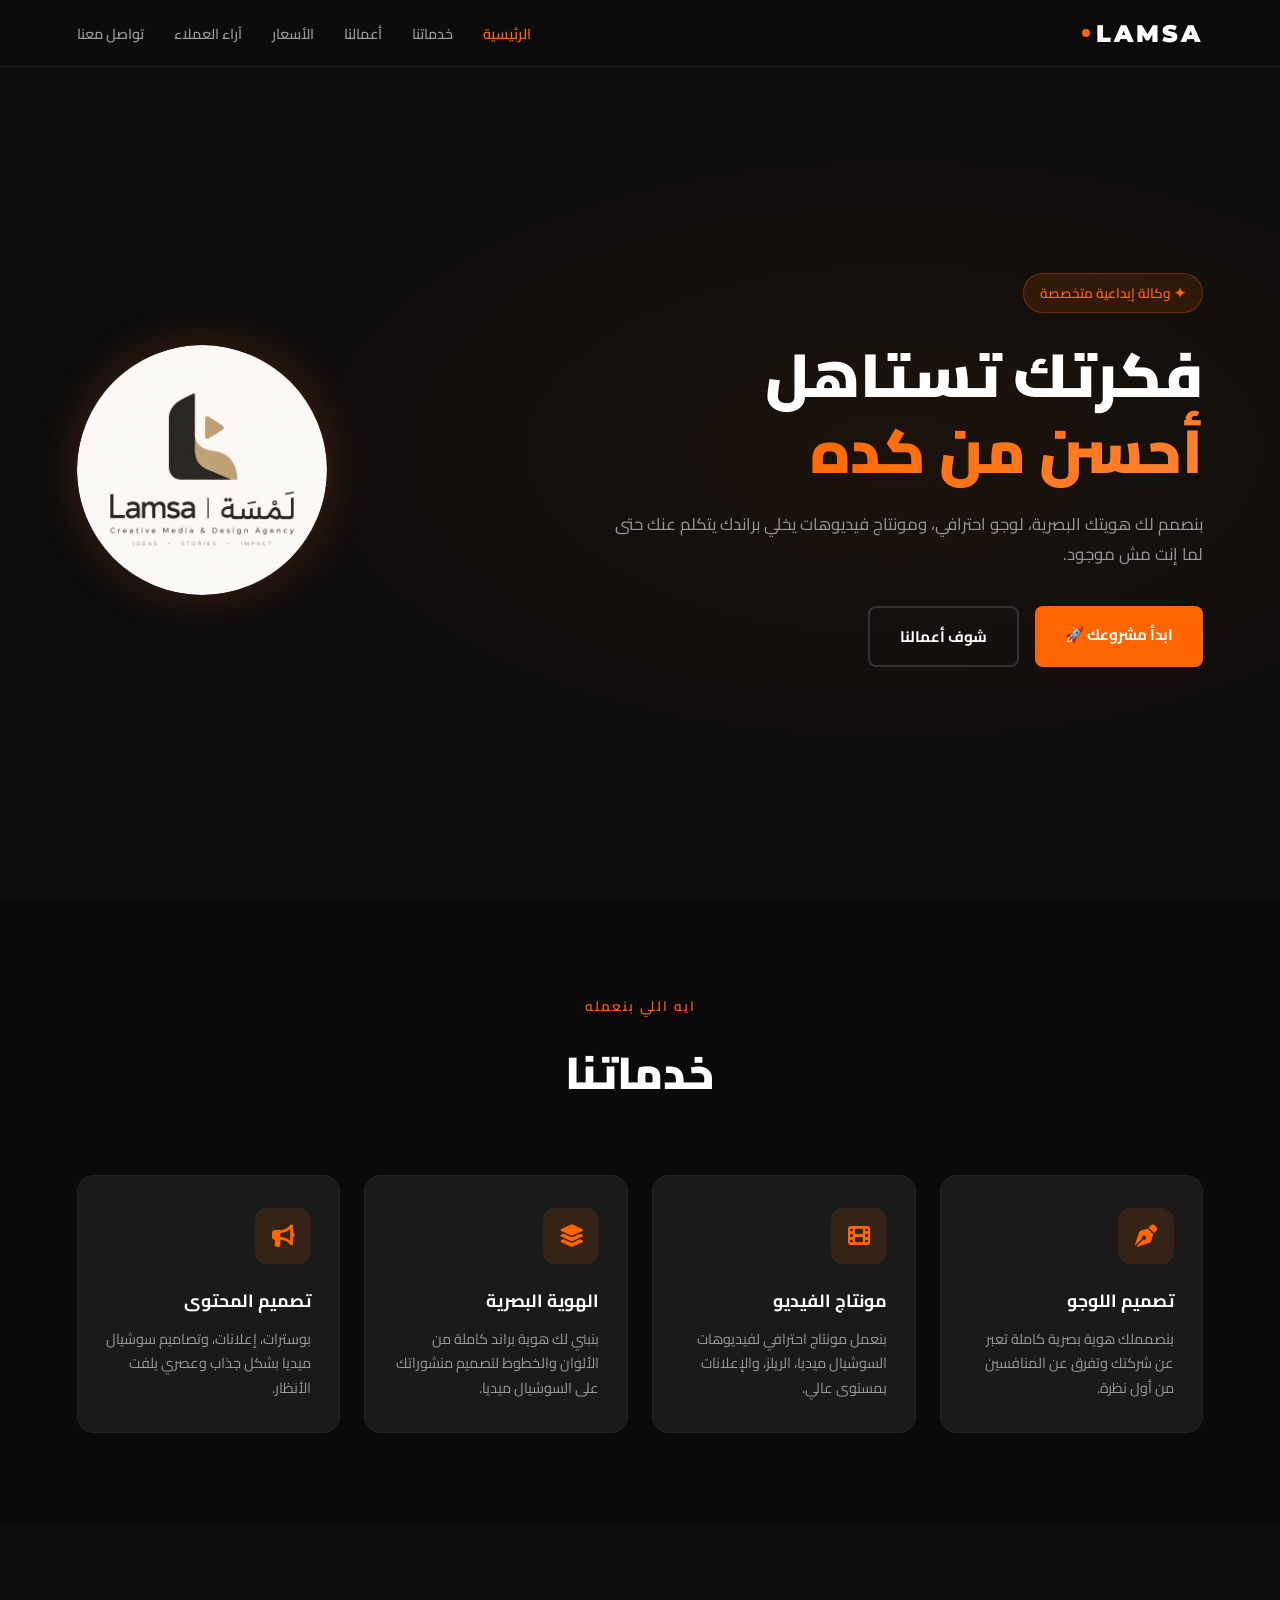
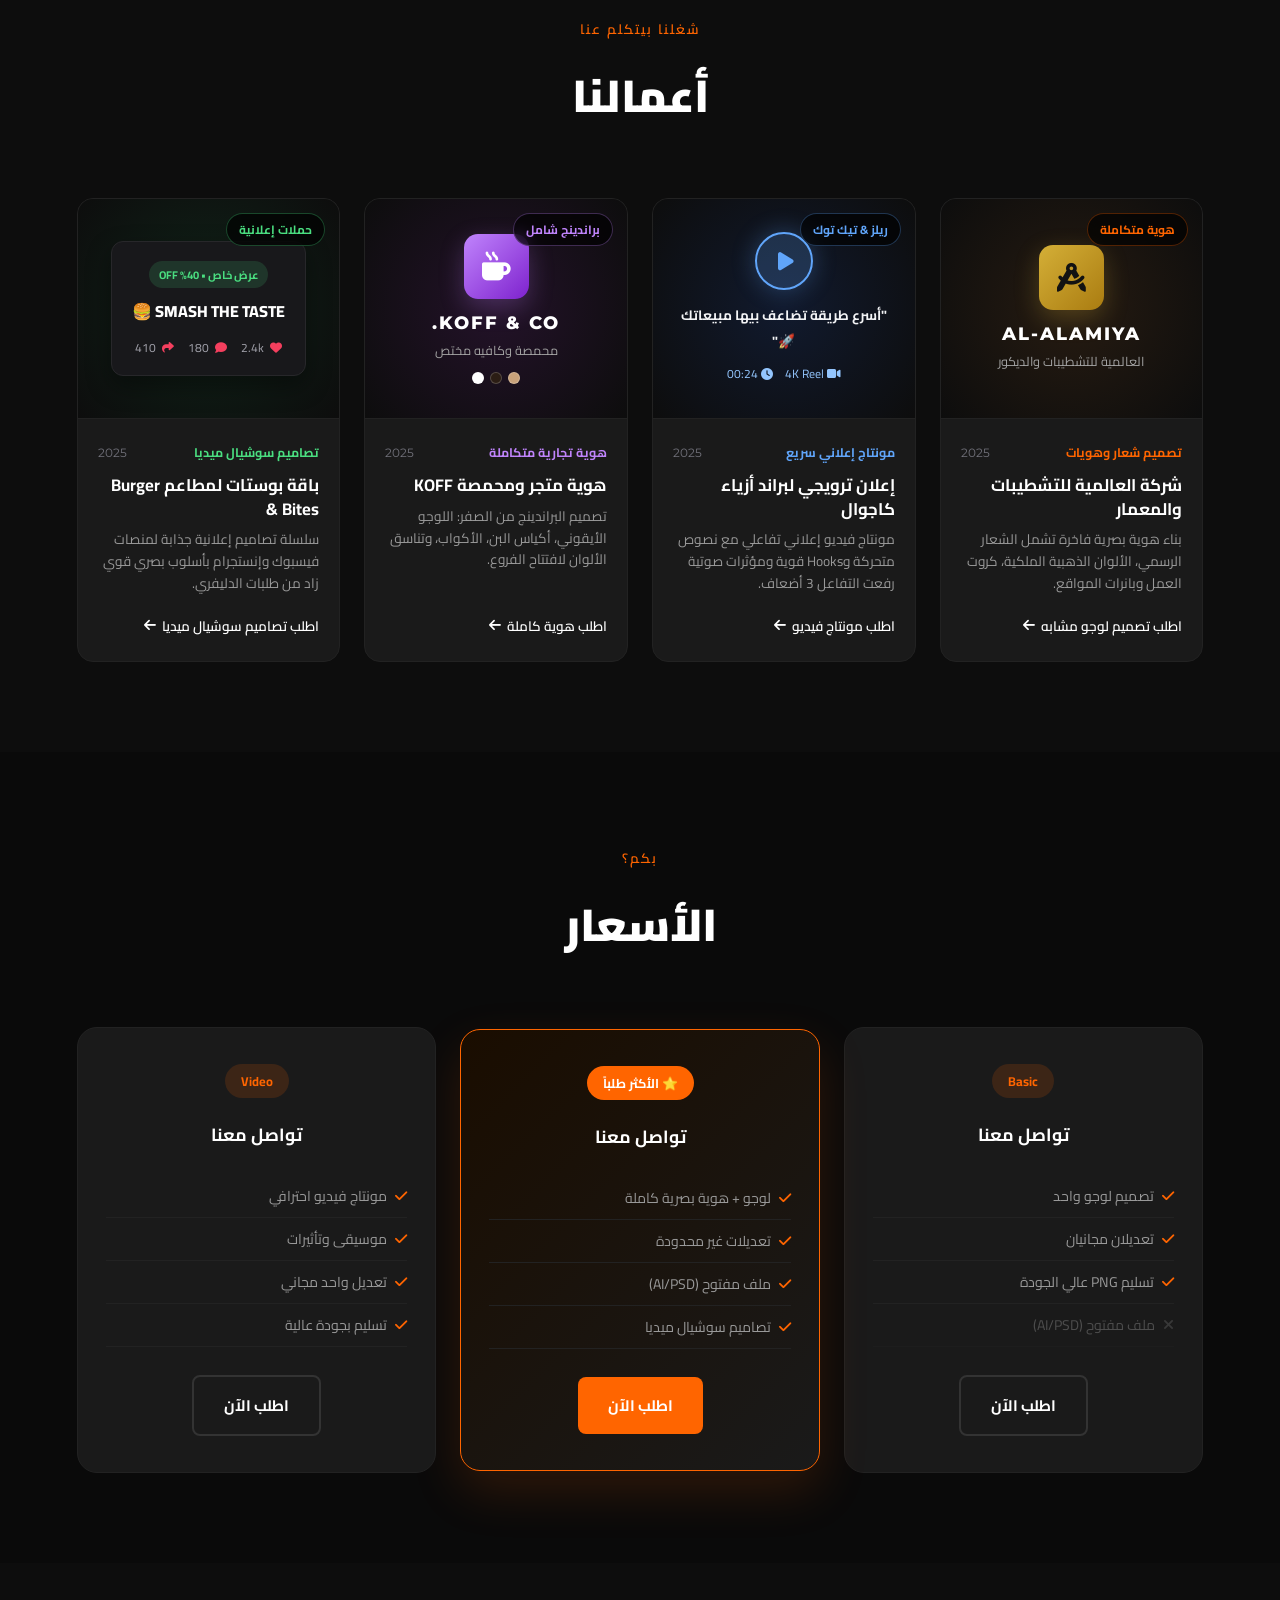
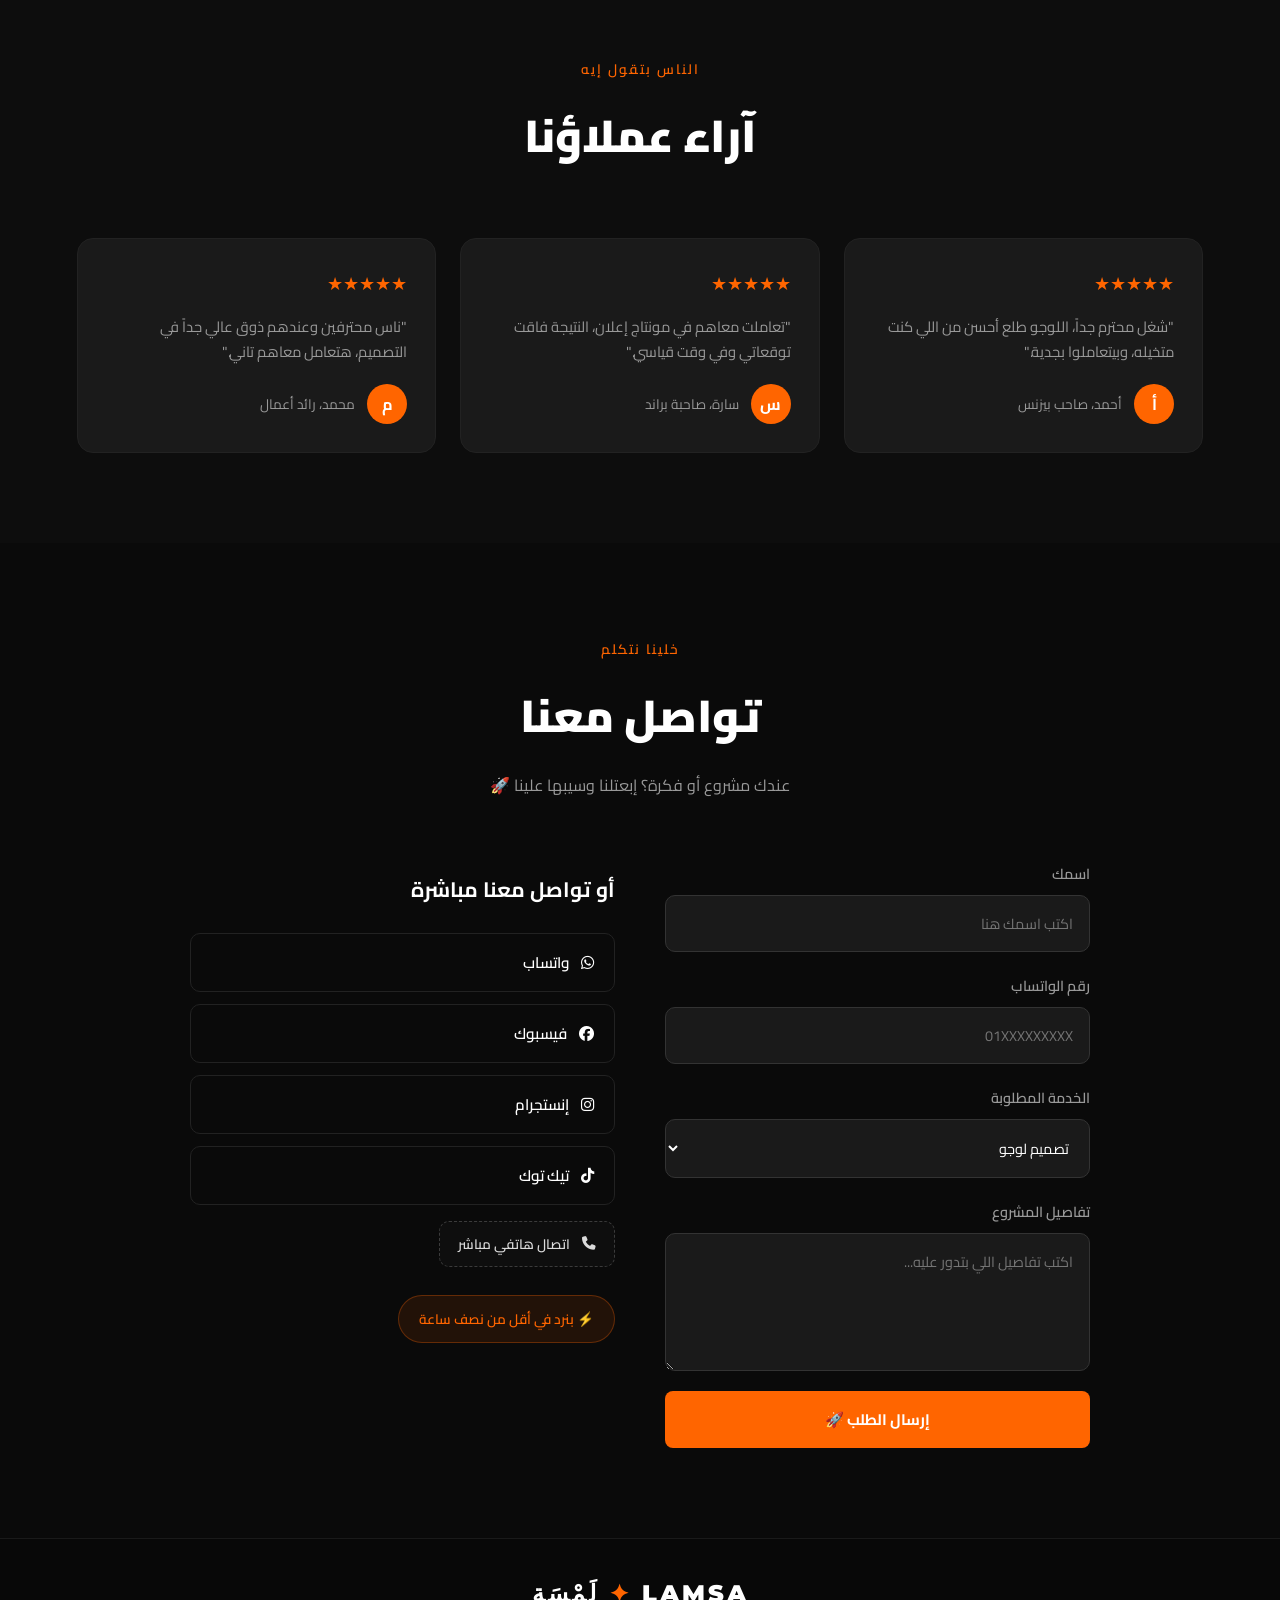
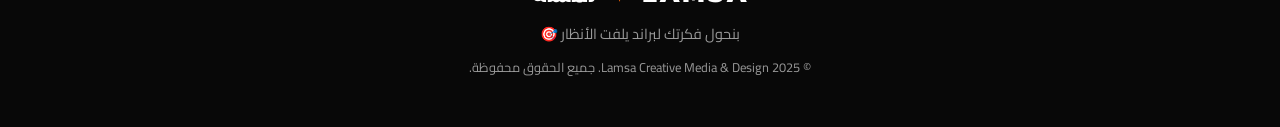
==== commit 7749c611: "Add files via upload" ====
--- a/index.html
+++ b/index.html
@@ -303,7 +303,7 @@
           <a href="https://www.tiktok.com/@lamsa.6.16?lang=en" target="_blank" rel="noopener" class="social-link tiktok"><i class="fa-brands fa-tiktok"></i> تيك توك</a>
           <a href="tel:+201020705557" class="social-link phone-btn"><i class="fa-solid fa-phone"></i> اتصال هاتفي مباشر</a>
         </div>
-        <div class="response-badge">⚡ بنرد في أقل من ساعة</div>
+        <div class="response-badge">⚡ بنرد في أقل من نصف ساعة</div>
       </div>
     </div>
   </section>
@@ -317,4 +317,4 @@
 
   <script src="script.js"></script>
 </body>
-</html>
+</html>
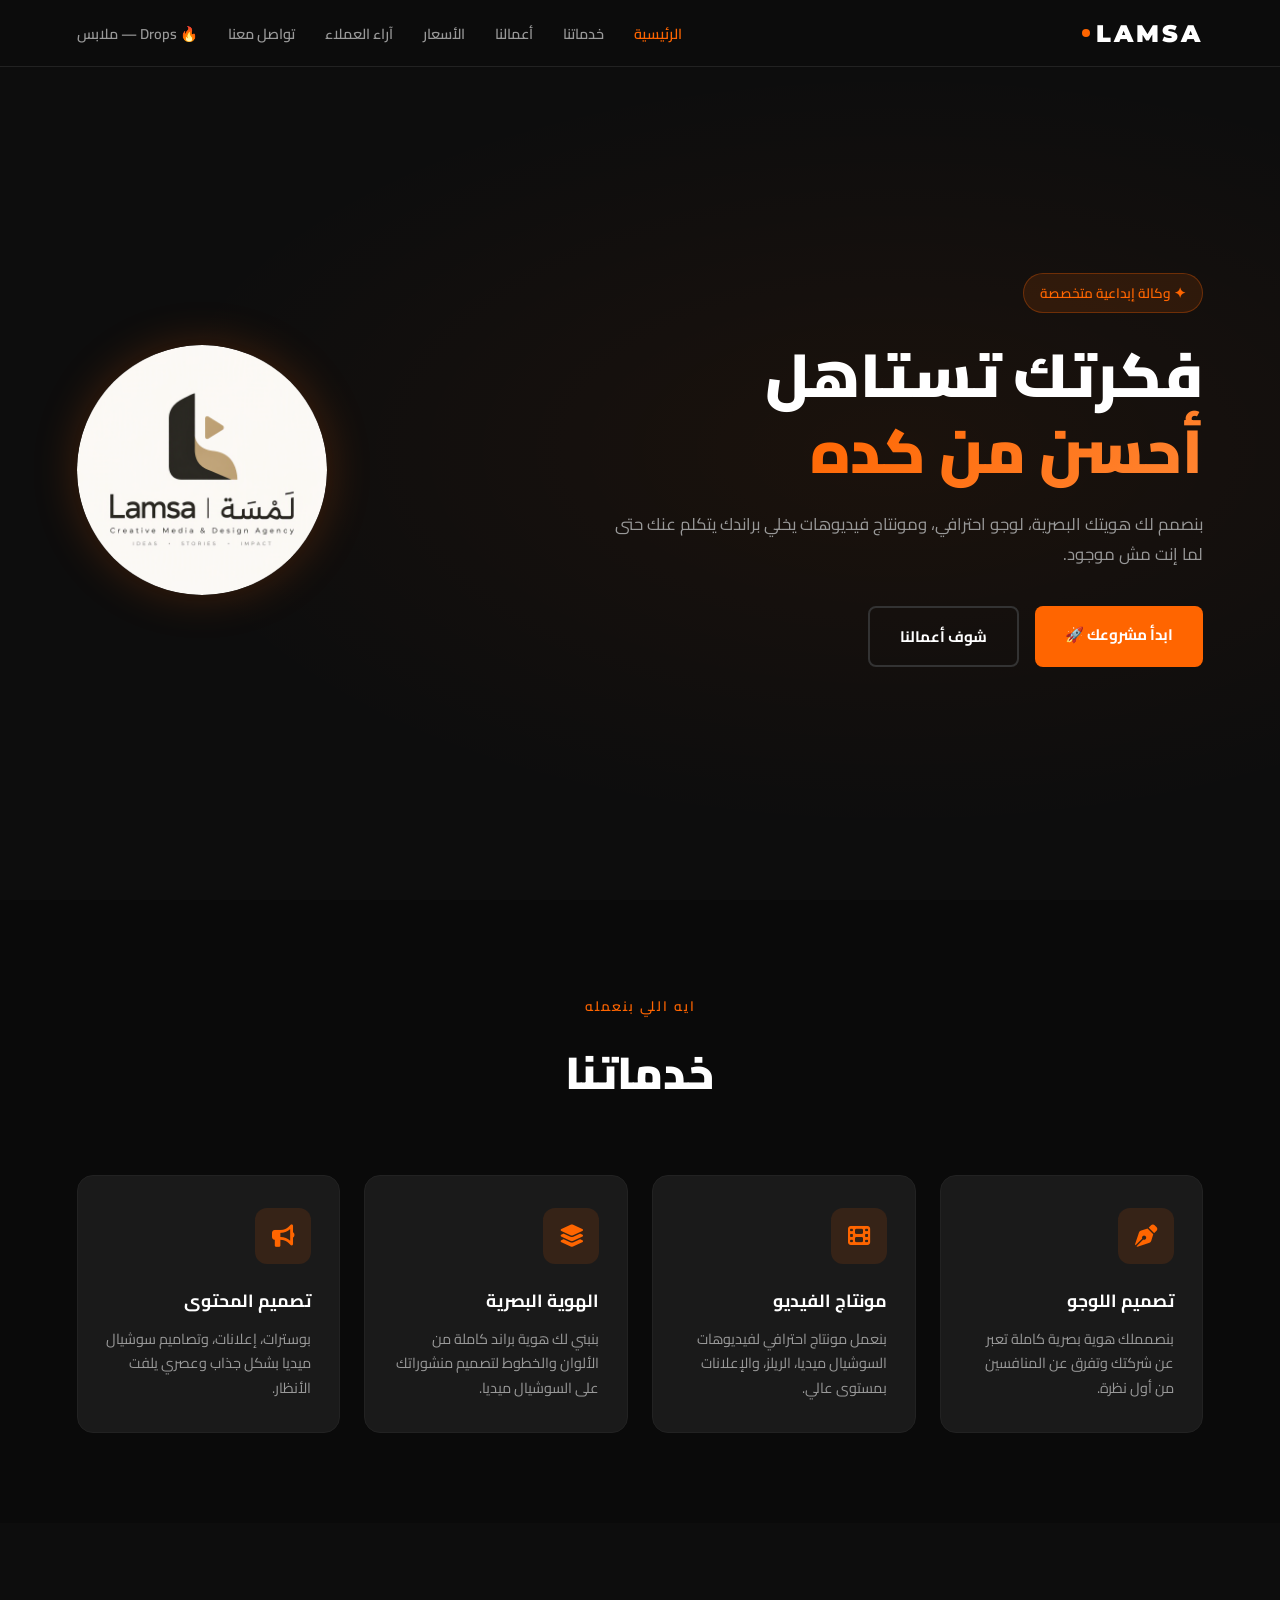
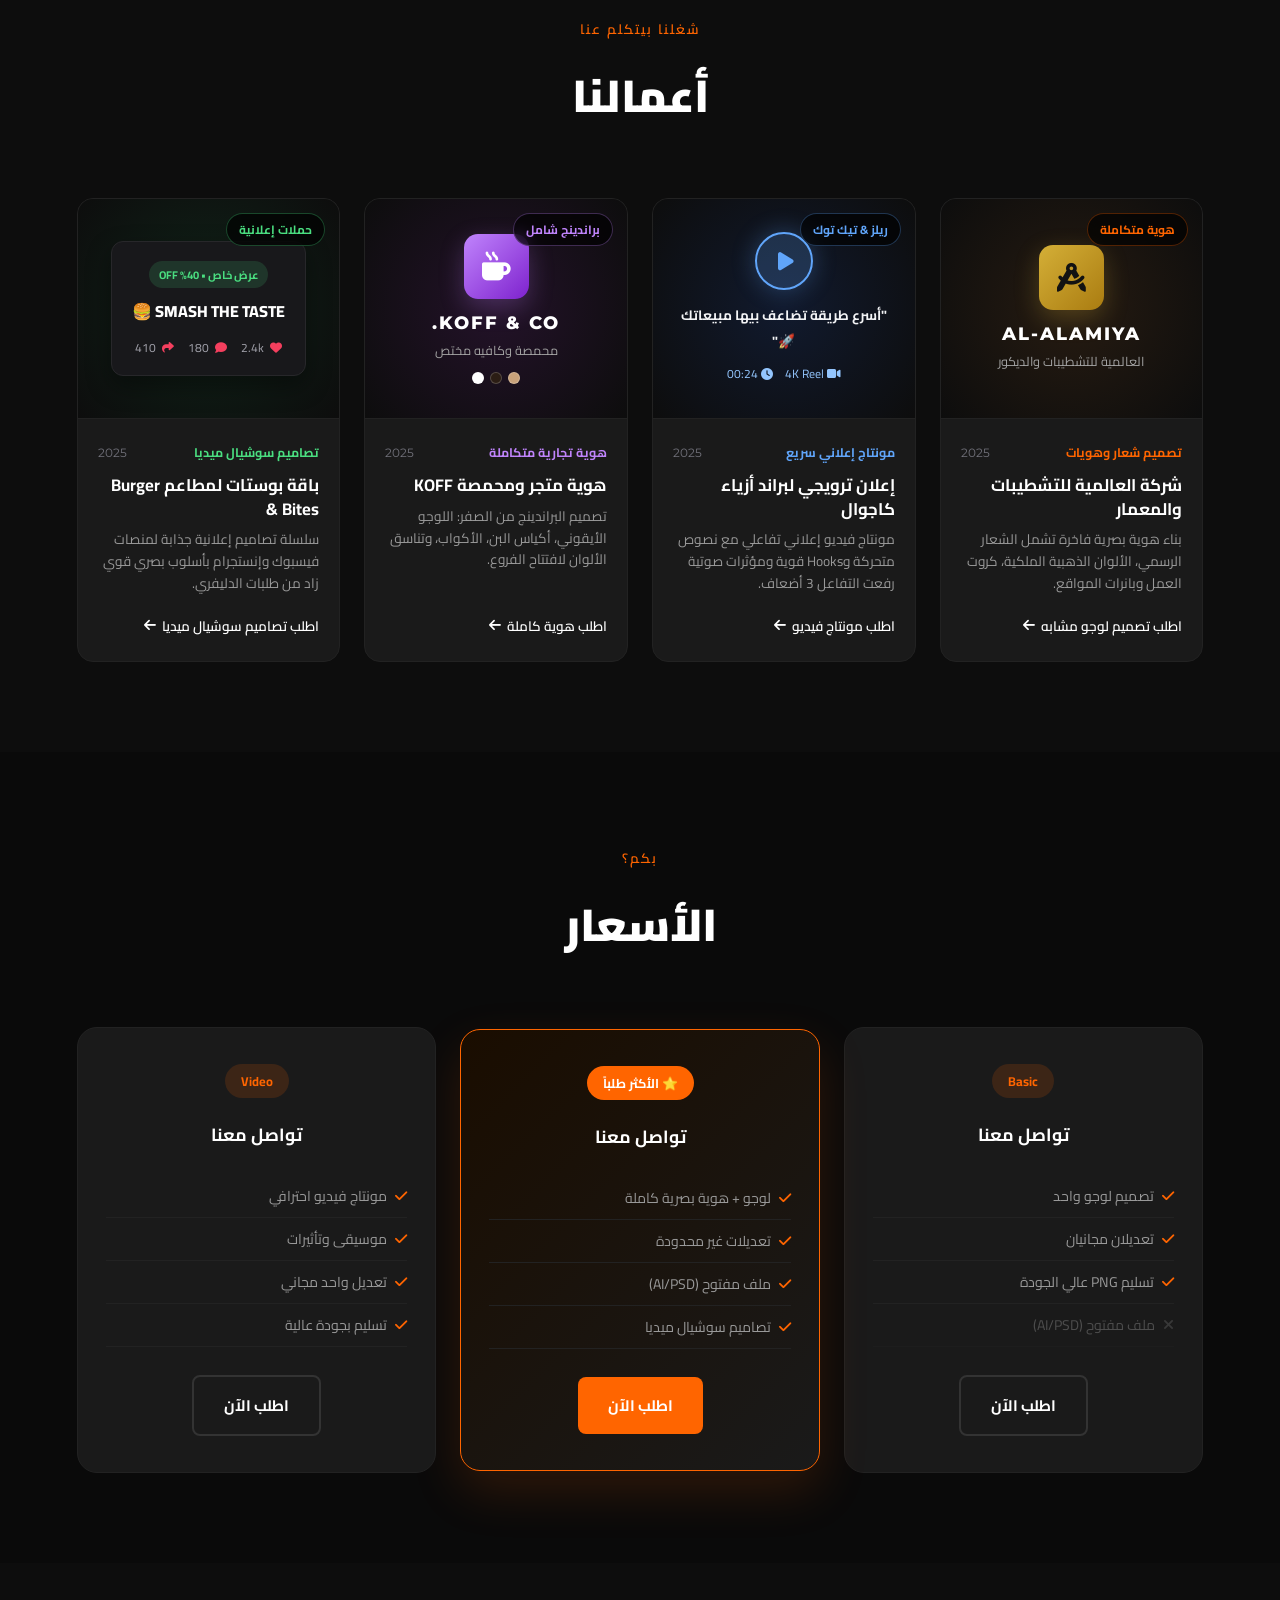
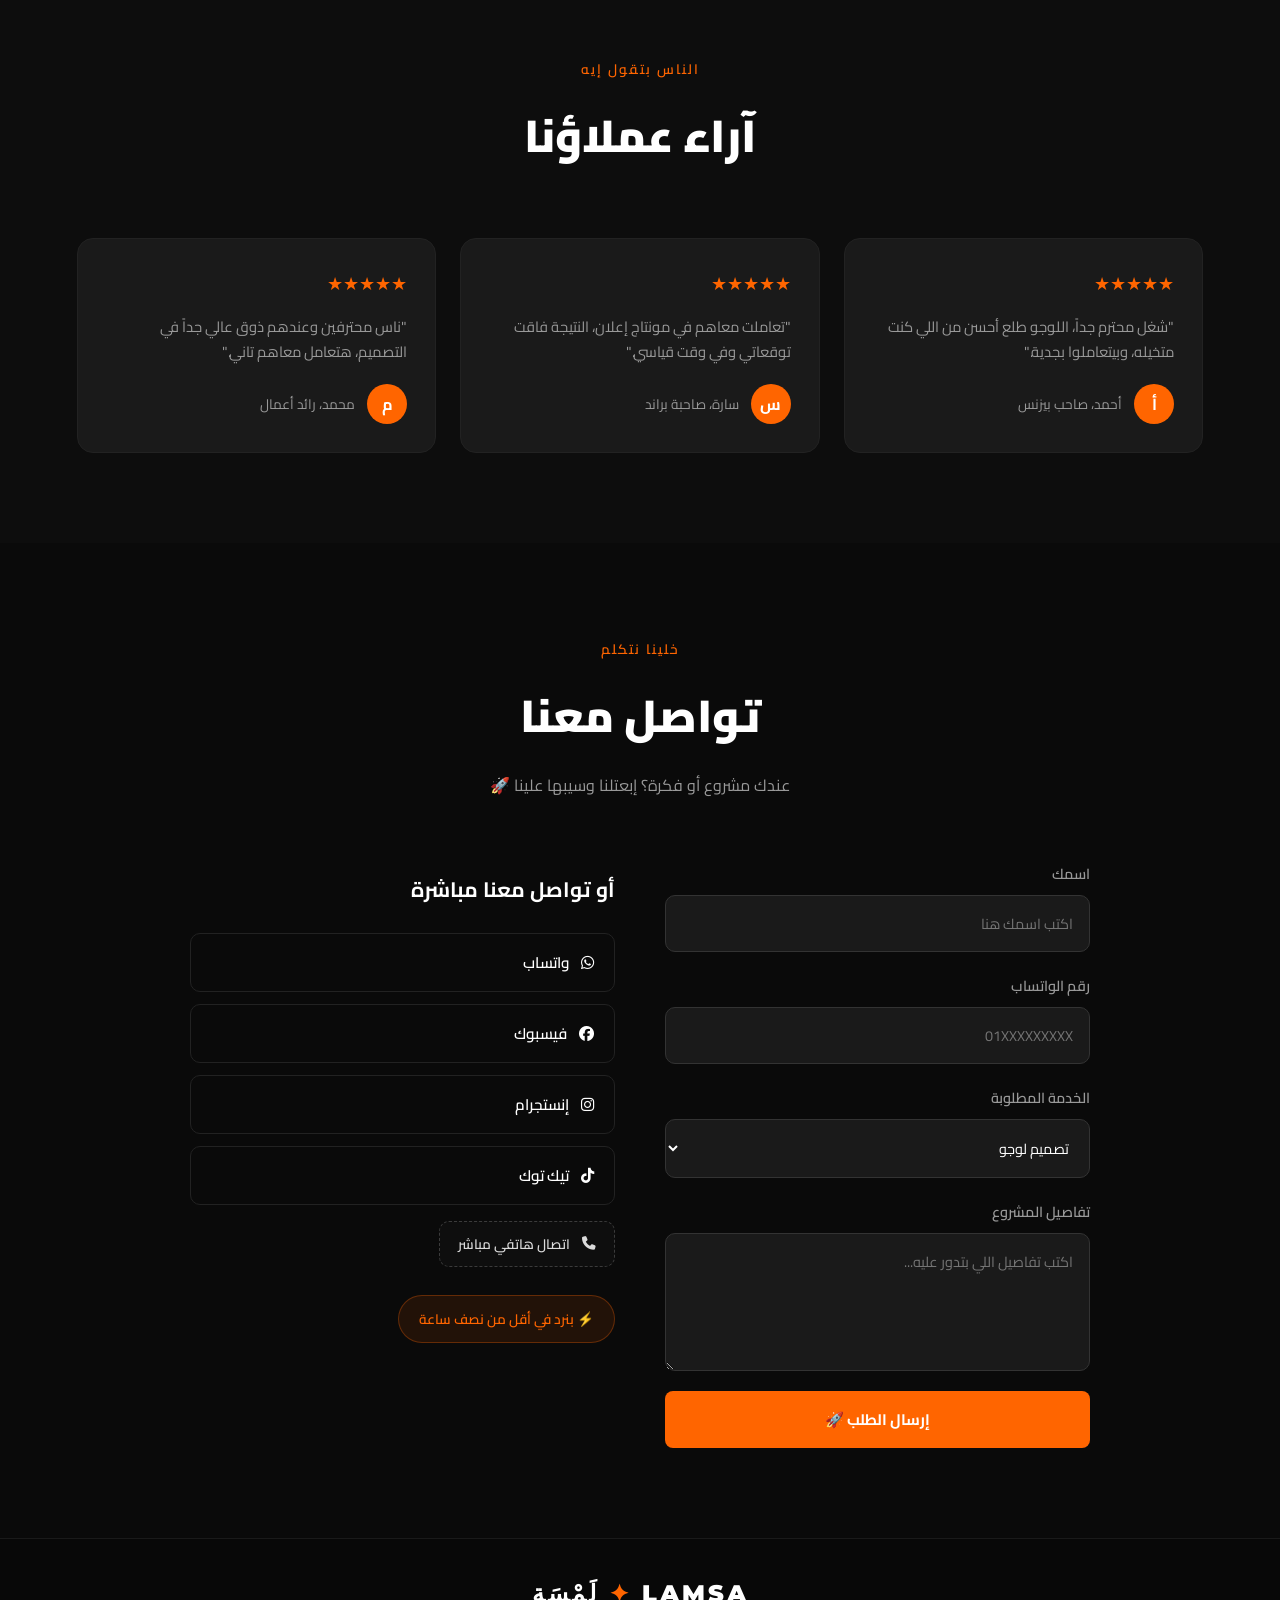
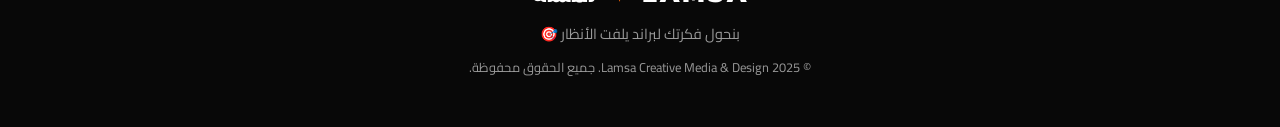
==== commit 53858b6f: "Add files via upload" ====
--- a/index.html
+++ b/index.html
@@ -23,6 +23,7 @@
       <li><a href="#pricing">الأسعار</a></li>
       <li><a href="#reviews">آراء العملاء</a></li>
       <li><a href="#contact">تواصل معنا</a></li>
+      <li><a href="drops.html" class="nav-drops-link">🔥 Drops — ملابس</a></li>
     </ul>
     <div class="hamburger" onclick="toggleMenu()">
       <span></span><span></span><span></span>
@@ -317,4 +318,4 @@
 
   <script src="script.js"></script>
 </body>
-</html>+</html>
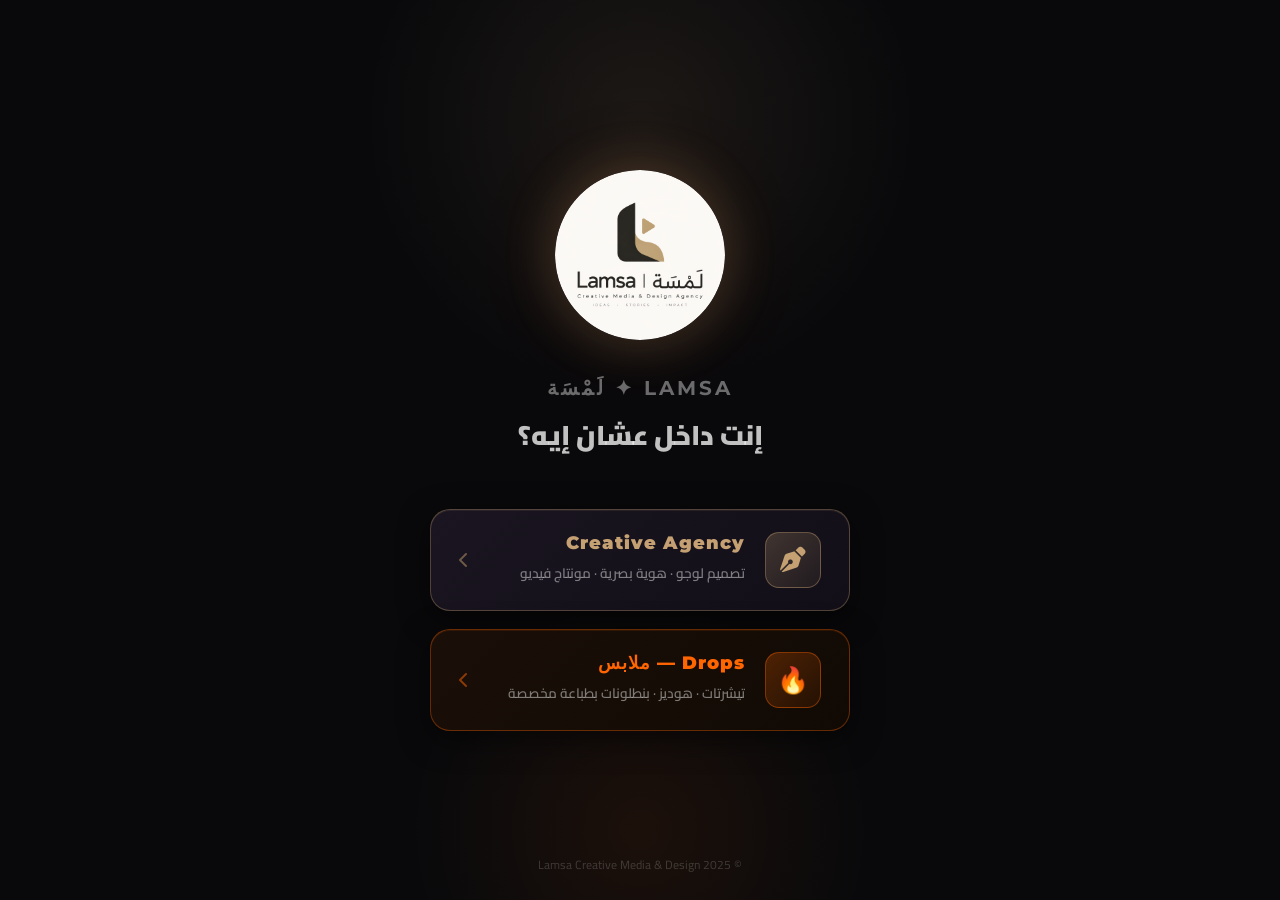
==== commit 6bd49e01: "Add files via upload" ====
--- a/index.html
+++ b/index.html
@@ -3,319 +3,322 @@
 <head>
   <meta charset="UTF-8" />
   <meta name="viewport" content="width=device-width, initial-scale=1.0"/>
-  <title>Lamsa | لَمْسَة — Creative Media & Design</title>
-  <link rel="stylesheet" href="style.css" />
-  <link href="https://fonts.googleapis.com/css2?family=Cairo:wght@300;400;600;700;900&family=Montserrat:wght@400;700;900&display=swap" rel="stylesheet"/>
+  <title>Lamsa | لَمْسَة — اختار وجهتك</title>
+  <link href="https://fonts.googleapis.com/css2?family=Cairo:wght@400;600;700;900&family=Montserrat:wght@700;900&display=swap" rel="stylesheet"/>
   <link rel="stylesheet" href="https://cdnjs.cloudflare.com/ajax/libs/font-awesome/6.5.0/css/all.min.css"/>
+  <style>
+    * { margin: 0; padding: 0; box-sizing: border-box; }
+    html, body {
+      height: 100%;
+      background: #09090b;
+      color: #fff;
+      font-family: 'Cairo', sans-serif;
+      overflow: hidden;
+    }
+
+    /* ===== FULL-PAGE CENTERED LAYOUT ===== */
+    .splash {
+      min-height: 100vh;
+      display: flex;
+      flex-direction: column;
+      align-items: center;
+      justify-content: center;
+      text-align: center;
+      padding: 32px 24px;
+      position: relative;
+      overflow: hidden;
+    }
+
+    /* Ambient background glows */
+    .splash::before {
+      content: '';
+      position: absolute;
+      top: -20%;
+      left: 50%;
+      transform: translateX(-50%);
+      width: 600px;
+      height: 600px;
+      background: radial-gradient(circle, rgba(197,160,114,0.10) 0%, transparent 65%);
+      pointer-events: none;
+      animation: breathe 6s ease-in-out infinite;
+    }
+    .splash::after {
+      content: '';
+      position: absolute;
+      bottom: -20%;
+      left: 50%;
+      transform: translateX(-50%);
+      width: 500px;
+      height: 500px;
+      background: radial-gradient(circle, rgba(255,101,0,0.08) 0%, transparent 65%);
+      pointer-events: none;
+      animation: breathe 6s ease-in-out infinite reverse;
+    }
+
+    @keyframes breathe {
+      0%, 100% { opacity: 0.7; transform: translateX(-50%) scale(1); }
+      50%       { opacity: 1;   transform: translateX(-50%) scale(1.15); }
+    }
+
+    /* ===== SPINNING LOGO ===== */
+    .splash-logo-wrap {
+      position: relative;
+      width: 170px;
+      height: 170px;
+      margin-bottom: 36px;
+      z-index: 2;
+      animation: rotate-slow 30s linear infinite;
+      border-radius: 50%;
+      box-shadow: 0 0 50px rgba(197,160,114,0.25),
+                  0 0 90px rgba(255,101,0,0.10);
+      flex-shrink: 0;
+    }
+
+    .splash-logo-wrap img {
+      width: 100%;
+      height: 100%;
+      object-fit: contain;
+      border-radius: 50%;
+      display: block;
+    }
+
+    @keyframes rotate-slow {
+      from { transform: rotate(0deg); }
+      to   { transform: rotate(360deg); }
+    }
+
+    /* ===== TAGLINE ===== */
+    .splash-tagline {
+      font-family: 'Montserrat', sans-serif;
+      font-size: clamp(1rem, 3vw, 1.25rem);
+      font-weight: 700;
+      color: rgba(255,255,255,0.4);
+      letter-spacing: 3px;
+      text-transform: uppercase;
+      margin-bottom: 10px;
+      z-index: 2;
+    }
+
+    .splash-title {
+      font-family: 'Cairo', sans-serif;
+      font-size: clamp(1.3rem, 4vw, 1.7rem);
+      font-weight: 900;
+      color: rgba(255,255,255,0.75);
+      margin-bottom: 48px;
+      z-index: 2;
+    }
+
+    /* ===== CHOICE BUTTONS ===== */
+    .choices {
+      display: flex;
+      flex-direction: column;
+      gap: 18px;
+      width: 100%;
+      max-width: 420px;
+      z-index: 2;
+    }
+
+    .choice-btn {
+      display: flex;
+      align-items: center;
+      gap: 20px;
+      padding: 22px 28px;
+      border-radius: 20px;
+      text-decoration: none;
+      transition: transform 0.25s, box-shadow 0.25s;
+      position: relative;
+      overflow: hidden;
+      text-align: right;
+    }
+
+    .choice-btn::before {
+      content: '';
+      position: absolute;
+      inset: 0;
+      opacity: 0;
+      transition: opacity 0.25s;
+    }
+
+    .choice-btn:hover { transform: translateY(-4px); }
+    .choice-btn:hover::before { opacity: 1; }
+
+    /* Agency Button */
+    .btn-agency {
+      background: linear-gradient(135deg, #1a1520 0%, #120f18 100%);
+      border: 1.5px solid rgba(197,160,114,0.35);
+      box-shadow: 0 8px 30px rgba(0,0,0,0.5), inset 0 1px 0 rgba(197,160,114,0.1);
+    }
+    .btn-agency::before {
+      background: linear-gradient(135deg, rgba(197,160,114,0.07), transparent);
+    }
+    .btn-agency:hover {
+      border-color: rgba(197,160,114,0.7);
+      box-shadow: 0 16px 50px rgba(197,160,114,0.2);
+    }
+
+    .btn-agency .btn-icon {
+      width: 56px;
+      height: 56px;
+      border-radius: 14px;
+      background: linear-gradient(135deg, rgba(197,160,114,0.25), rgba(197,160,114,0.08));
+      border: 1.5px solid rgba(197,160,114,0.4);
+      display: flex;
+      align-items: center;
+      justify-content: center;
+      font-size: 1.6rem;
+      flex-shrink: 0;
+      color: #c5a072;
+    }
+
+    .btn-agency .btn-label {
+      flex: 1;
+    }
+
+    .btn-agency .btn-label strong {
+      display: block;
+      font-family: 'Montserrat', sans-serif;
+      font-size: 1.1rem;
+      font-weight: 900;
+      color: #c5a072;
+      letter-spacing: 1px;
+      margin-bottom: 4px;
+    }
+
+    .btn-agency .btn-label span {
+      font-size: 0.85rem;
+      color: rgba(255,255,255,0.45);
+      font-weight: 600;
+    }
+
+    .btn-agency .btn-arrow {
+      color: rgba(197,160,114,0.5);
+      font-size: 1rem;
+      transition: transform 0.25s, color 0.25s;
+    }
+    .btn-agency:hover .btn-arrow {
+      transform: translateX(-5px);
+      color: #c5a072;
+    }
+
+    /* Drops Button */
+    .btn-drops {
+      background: linear-gradient(135deg, #1a0f08 0%, #110a04 100%);
+      border: 1.5px solid rgba(255,101,0,0.35);
+      box-shadow: 0 8px 30px rgba(0,0,0,0.5), inset 0 1px 0 rgba(255,101,0,0.1);
+    }
+    .btn-drops::before {
+      background: linear-gradient(135deg, rgba(255,101,0,0.07), transparent);
+    }
+    .btn-drops:hover {
+      border-color: rgba(255,101,0,0.7);
+      box-shadow: 0 16px 50px rgba(255,101,0,0.2);
+    }
+
+    .btn-drops .btn-icon {
+      width: 56px;
+      height: 56px;
+      border-radius: 14px;
+      background: linear-gradient(135deg, rgba(255,101,0,0.25), rgba(255,101,0,0.08));
+      border: 1.5px solid rgba(255,101,0,0.4);
+      display: flex;
+      align-items: center;
+      justify-content: center;
+      font-size: 1.6rem;
+      flex-shrink: 0;
+    }
+
+    .btn-drops .btn-label {
+      flex: 1;
+    }
+
+    .btn-drops .btn-label strong {
+      display: block;
+      font-family: 'Montserrat', sans-serif;
+      font-size: 1.1rem;
+      font-weight: 900;
+      color: #FF6500;
+      letter-spacing: 1px;
+      margin-bottom: 4px;
+    }
+
+    .btn-drops .btn-label span {
+      font-size: 0.85rem;
+      color: rgba(255,255,255,0.45);
+      font-weight: 600;
+    }
+
+    .btn-drops .btn-arrow {
+      color: rgba(255,101,0,0.5);
+      font-size: 1rem;
+      transition: transform 0.25s, color 0.25s;
+    }
+    .btn-drops:hover .btn-arrow {
+      transform: translateX(-5px);
+      color: #FF6500;
+    }
+
+    /* ===== BOTTOM COPYRIGHT ===== */
+    .splash-footer {
+      position: absolute;
+      bottom: 24px;
+      left: 0; right: 0;
+      text-align: center;
+      font-size: 0.75rem;
+      color: rgba(255,255,255,0.18);
+      z-index: 2;
+    }
+
+    /* ===== MOBILE TWEAKS ===== */
+    @media (max-width: 480px) {
+      .splash-logo-wrap { width: 130px; height: 130px; margin-bottom: 28px; }
+      .choice-btn { padding: 18px 20px; gap: 16px; }
+      .btn-agency .btn-icon,
+      .btn-drops .btn-icon { width: 48px; height: 48px; font-size: 1.3rem; border-radius: 12px; }
+      .btn-agency .btn-label strong,
+      .btn-drops .btn-label strong { font-size: 1rem; }
+    }
+  </style>
 </head>
 <body>
-
-  <!-- NAV -->
-  <nav id="navbar">
-    <div class="nav-logo">
-      <span class="logo-text">LAMSA</span>
-      <span class="logo-dot"></span>
+  <div class="splash">
+
+    <!-- SPINNING LOGO -->
+    <div class="splash-logo-wrap">
+      <img src="logo.png" alt="Lamsa" />
     </div>
-    <ul class="nav-links">
-      <li><a href="#home">الرئيسية</a></li>
-      <li><a href="#services">خدماتنا</a></li>
-      <li><a href="#portfolio">أعمالنا</a></li>
-      <li><a href="#pricing">الأسعار</a></li>
-      <li><a href="#reviews">آراء العملاء</a></li>
-      <li><a href="#contact">تواصل معنا</a></li>
-      <li><a href="drops.html" class="nav-drops-link">🔥 Drops — ملابس</a></li>
-    </ul>
-    <div class="hamburger" onclick="toggleMenu()">
-      <span></span><span></span><span></span>
+
+    <!-- TAGLINE -->
+    <div class="splash-tagline">LAMSA ✦ لَمْسَة</div>
+    <div class="splash-title">إنت داخل عشان إيه؟</div>
+
+    <!-- TWO CHOICE BUTTONS -->
+    <div class="choices">
+
+      <!-- Agency -->
+      <a href="agency.html" class="choice-btn btn-agency">
+        <div class="btn-icon">
+          <i class="fa-solid fa-pen-nib"></i>
+        </div>
+        <div class="btn-label">
+          <strong>Creative Agency</strong>
+          <span>تصميم لوجو · هوية بصرية · مونتاج فيديو</span>
+        </div>
+        <i class="fa-solid fa-chevron-left btn-arrow"></i>
+      </a>
+
+      <!-- Drops -->
+      <a href="drops.html" class="choice-btn btn-drops">
+        <div class="btn-icon">🔥</div>
+        <div class="btn-label">
+          <strong>Drops — ملابس</strong>
+          <span>تيشرتات · هوديز · بنطلونات بطباعة مخصصة</span>
+        </div>
+        <i class="fa-solid fa-chevron-left btn-arrow"></i>
+      </a>
+
     </div>
-  </nav>
-
-  <!-- HERO -->
-  <section id="home" class="hero">
-    <div class="hero-content">
-      <p class="hero-tag">✦ وكالة إبداعية متخصصة</p>
-      <h1>فكرتك تستاهل<br/><span class="highlight">أحسن من كده</span></h1>
-      <p class="hero-sub">بنصمم لك هويتك البصرية، لوجو احترافي، ومونتاج فيديوهات يخلي براندك يتكلم عنك حتى لما إنت مش موجود.</p>
-      <div class="hero-btns">
-        <a href="#contact" class="btn-primary">ابدأ مشروعك 🚀</a>
-        <a href="#portfolio" class="btn-outline">شوف أعمالنا</a>
-      </div>
-    </div>
-    <div class="hero-visual">
-      <div class="hero-logo-wrapper">
-        <img src="logo.png" alt="Lamsa Logo" class="hero-logo-img" />
-      </div>
-    </div>
-  </section>
-
-  <!-- SERVICES -->
-  <section id="services" class="services">
-    <div class="section-header">
-      <p class="section-tag">ايه اللي بنعمله</p>
-      <h2>خدماتنا</h2>
-    </div>
-    <div class="services-grid">
-      <div class="service-card">
-        <div class="service-icon"><i class="fa-solid fa-pen-nib"></i></div>
-        <h3>تصميم اللوجو</h3>
-        <p>بنصمملك هوية بصرية كاملة تعبر عن شركتك وتفرق عن المنافسين من أول نظرة.</p>
-      </div>
-      <div class="service-card">
-        <div class="service-icon"><i class="fa-solid fa-film"></i></div>
-        <h3>مونتاج الفيديو</h3>
-        <p>بنعمل مونتاج احترافي لفيديوهات السوشيال ميديا، الريلز، والإعلانات بمستوى عالي.</p>
-      </div>
-      <div class="service-card">
-        <div class="service-icon"><i class="fa-solid fa-layer-group"></i></div>
-        <h3>الهوية البصرية</h3>
-        <p>بنبني لك هوية براند كاملة من الألوان والخطوط لتصميم منشوراتك على السوشيال ميديا.</p>
-      </div>
-      <div class="service-card">
-        <div class="service-icon"><i class="fa-solid fa-bullhorn"></i></div>
-        <h3>تصميم المحتوى</h3>
-        <p>بوسترات، إعلانات، وتصاميم سوشيال ميديا بشكل جذاب وعصري يلفت الأنظار.</p>
-      </div>
-    </div>
-  </section>
-
-  <!-- PORTFOLIO -->
-  <section id="portfolio" class="portfolio">
-    <div class="section-header">
-      <p class="section-tag">شغلنا بيتكلم عنا</p>
-      <h2>أعمالنا</h2>
-    </div>
-    <div class="portfolio-grid">
-      <!-- Project 1: Logo & Identity -->
-      <div class="portfolio-card">
-        <div class="portfolio-visual project-logo">
-          <div class="project-badge">هوية متكاملة</div>
-          <div class="visual-content">
-            <div class="mockup-emblem gold"><i class="fa-solid fa-compass-drafting"></i></div>
-            <div class="mockup-title">AL-ALAMIYA</div>
-            <div class="mockup-sub">العالمية للتشطيبات والديكور</div>
-          </div>
-        </div>
-        <div class="portfolio-info">
-          <div class="info-top">
-            <span class="project-cat">تصميم شعار وهويات</span>
-            <span class="project-year">2025</span>
-          </div>
-          <h4>شركة العالمية للتشطيبات والمعمار</h4>
-          <p class="project-desc">بناء هوية بصرية فاخرة تشمل الشعار الرسمي، الألوان الذهبية الملكية، كروت العمل وبانرات المواقع.</p>
-          <a href="#contact" class="project-cta">اطلب تصميم لوجو مشابه <i class="fa-solid fa-arrow-left"></i></a>
-        </div>
-      </div>
-
-      <!-- Project 2: Video Editing & Reel -->
-      <div class="portfolio-card">
-        <div class="portfolio-visual project-video">
-          <div class="project-badge video-badge">ريلز & تيك توك</div>
-          <div class="visual-content">
-            <div class="mockup-play"><i class="fa-solid fa-play"></i></div>
-            <div class="mockup-caption">"أسرع طريقة تضاعف بيها مبيعاتك 🚀"</div>
-            <div class="mockup-meta">
-              <span><i class="fa-solid fa-video"></i> 4K Reel</span>
-              <span><i class="fa-solid fa-clock"></i> 00:24</span>
-            </div>
-          </div>
-        </div>
-        <div class="portfolio-info">
-          <div class="info-top">
-            <span class="project-cat video-cat">مونتاج إعلاني سريع</span>
-            <span class="project-year">2025</span>
-          </div>
-          <h4>إعلان ترويجي لبراند أزياء كاجوال</h4>
-          <p class="project-desc">مونتاج فيديو إعلاني تفاعلي مع نصوص متحركة وHooks قوية ومؤثرات صوتية رفعت التفاعل 3 أضعاف.</p>
-          <a href="#contact" class="project-cta">اطلب مونتاج فيديو <i class="fa-solid fa-arrow-left"></i></a>
-        </div>
-      </div>
-
-      <!-- Project 3: Complete Startup Branding -->
-      <div class="portfolio-card">
-        <div class="portfolio-visual project-brand">
-          <div class="project-badge brand-badge">براندينج شامل</div>
-          <div class="visual-content">
-            <div class="mockup-emblem purple"><i class="fa-solid fa-mug-hot"></i></div>
-            <div class="mockup-title">KOFF & CO.</div>
-            <div class="mockup-sub">محمصة وكافيه مختص</div>
-            <div class="mockup-dots">
-              <span style="background: #C8A27A;"></span>
-              <span style="background: #2B1D14;"></span>
-              <span style="background: #FFFFFF;"></span>
-            </div>
-          </div>
-        </div>
-        <div class="portfolio-info">
-          <div class="info-top">
-            <span class="project-cat brand-cat">هوية تجارية متكاملة</span>
-            <span class="project-year">2025</span>
-          </div>
-          <h4>هوية متجر ومحمصة KOFF</h4>
-          <p class="project-desc">تصميم البراندينج من الصفر: اللوجو الأيقوني، أكياس البن، الأكواب، وتناسق الألوان لافتتاح الفروع.</p>
-          <a href="#contact" class="project-cta">اطلب هوية كاملة <i class="fa-solid fa-arrow-left"></i></a>
-        </div>
-      </div>
-
-      <!-- Project 4: Social Media Campaign -->
-      <div class="portfolio-card">
-        <div class="portfolio-visual project-social">
-          <div class="project-badge social-badge">حملات إعلانية</div>
-          <div class="visual-content">
-            <div class="social-post-card">
-              <div class="post-pill">عرض خاص • 40% OFF</div>
-              <div class="post-headline">SMASH THE TASTE 🍔</div>
-              <div class="post-stats">
-                <span><i class="fa-solid fa-heart"></i> 2.4k</span>
-                <span><i class="fa-solid fa-comment"></i> 180</span>
-                <span><i class="fa-solid fa-share"></i> 410</span>
-              </div>
-            </div>
-          </div>
-        </div>
-        <div class="portfolio-info">
-          <div class="info-top">
-            <span class="project-cat social-cat">تصاميم سوشيال ميديا</span>
-            <span class="project-year">2025</span>
-          </div>
-          <h4>باقة بوستات لمطاعم Burger & Bites</h4>
-          <p class="project-desc">سلسلة تصاميم إعلانية جذابة لمنصات فيسبوك وإنستجرام بأسلوب بصري قوي زاد من طلبات الدليفري.</p>
-          <a href="#contact" class="project-cta">اطلب تصاميم سوشيال ميديا <i class="fa-solid fa-arrow-left"></i></a>
-        </div>
-      </div>
-    </div>
-  </section>
-
-  <!-- PRICING -->
-  <section id="pricing" class="pricing">
-    <div class="section-header">
-      <p class="section-tag">بكم؟</p>
-      <h2>الأسعار</h2>
-    </div>
-    <div class="pricing-grid">
-      <div class="pricing-card">
-        <div class="pricing-badge">Basic</div>
-        <div class="pricing-price">تواصل معنا</div>
-        <ul class="pricing-features">
-          <li><i class="fa-solid fa-check"></i> تصميم لوجو واحد</li>
-          <li><i class="fa-solid fa-check"></i> تعديلان مجانيان</li>
-          <li><i class="fa-solid fa-check"></i> تسليم PNG عالي الجودة</li>
-          <li class="off"><i class="fa-solid fa-xmark"></i> ملف مفتوح (AI/PSD)</li>
-        </ul>
-        <a href="#contact" class="btn-outline">اطلب الآن</a>
-      </div>
-      <div class="pricing-card featured">
-        <div class="pricing-badge">⭐ الأكثر طلباً</div>
-        <div class="pricing-price">تواصل معنا</div>
-        <ul class="pricing-features">
-          <li><i class="fa-solid fa-check"></i> لوجو + هوية بصرية كاملة</li>
-          <li><i class="fa-solid fa-check"></i> تعديلات غير محدودة</li>
-          <li><i class="fa-solid fa-check"></i> ملف مفتوح (AI/PSD)</li>
-          <li><i class="fa-solid fa-check"></i> تصاميم سوشيال ميديا</li>
-        </ul>
-        <a href="#contact" class="btn-primary">اطلب الآن</a>
-      </div>
-      <div class="pricing-card">
-        <div class="pricing-badge">Video</div>
-        <div class="pricing-price">تواصل معنا</div>
-        <ul class="pricing-features">
-          <li><i class="fa-solid fa-check"></i> مونتاج فيديو احترافي</li>
-          <li><i class="fa-solid fa-check"></i> موسيقى وتأثيرات</li>
-          <li><i class="fa-solid fa-check"></i> تعديل واحد مجاني</li>
-          <li><i class="fa-solid fa-check"></i> تسليم بجودة عالية</li>
-        </ul>
-        <a href="#contact" class="btn-outline">اطلب الآن</a>
-      </div>
-    </div>
-  </section>
-
-  <!-- REVIEWS -->
-  <section id="reviews" class="reviews">
-    <div class="section-header">
-      <p class="section-tag">الناس بتقول إيه</p>
-      <h2>آراء عملاؤنا</h2>
-    </div>
-    <div class="reviews-grid">
-      <div class="review-card">
-        <div class="review-stars">★★★★★</div>
-        <p>"شغل محترم جداً، اللوجو طلع أحسن من اللي كنت متخيله، وبيتعاملوا بجدية."</p>
-        <div class="reviewer">
-          <div class="reviewer-avatar">أ</div>
-          <span>أحمد، صاحب بيزنس</span>
-        </div>
-      </div>
-      <div class="review-card">
-        <div class="review-stars">★★★★★</div>
-        <p>"تعاملت معاهم في مونتاج إعلان، النتيجة فاقت توقعاتي وفي وقت قياسي."</p>
-        <div class="reviewer">
-          <div class="reviewer-avatar">س</div>
-          <span>سارة، صاحبة براند</span>
-        </div>
-      </div>
-      <div class="review-card">
-        <div class="review-stars">★★★★★</div>
-        <p>"ناس محترفين وعندهم ذوق عالي جداً في التصميم، هتعامل معاهم تاني."</p>
-        <div class="reviewer">
-          <div class="reviewer-avatar">م</div>
-          <span>محمد، رائد أعمال</span>
-        </div>
-      </div>
-    </div>
-  </section>
-
-  <!-- CONTACT -->
-  <section id="contact" class="contact">
-    <div class="section-header">
-      <p class="section-tag">خلينا نتكلم</p>
-      <h2>تواصل معنا</h2>
-      <p class="section-sub">عندك مشروع أو فكرة؟ إبعتلنا وسيبها علينا 🚀</p>
-    </div>
-    <div class="contact-wrapper">
-      <form class="contact-form" onsubmit="submitForm(event)">
-        <div class="form-group">
-          <label>اسمك</label>
-          <input type="text" id="clientName" placeholder="اكتب اسمك هنا" required />
-        </div>
-        <div class="form-group">
-          <label>رقم الواتساب</label>
-          <input type="text" id="clientPhone" placeholder="01XXXXXXXXX" required />
-        </div>
-        <div class="form-group">
-          <label>الخدمة المطلوبة</label>
-          <select id="clientService">
-            <option>تصميم لوجو</option>
-            <option>مونتاج فيديو</option>
-            <option>هوية بصرية كاملة</option>
-            <option>تصاميم سوشيال ميديا</option>
-            <option>غير ده</option>
-          </select>
-        </div>
-        <div class="form-group">
-          <label>تفاصيل المشروع</label>
-          <textarea id="clientDetails" rows="4" placeholder="اكتب تفاصيل اللي بتدور عليه..."></textarea>
-        </div>
-        <button type="submit" class="btn-primary full-width">إرسال الطلب 🚀</button>
-      </form>
-      <div class="contact-info">
-        <h3>أو تواصل معنا مباشرة</h3>
-        <div class="social-links">
-          <a href="https://wa.me/201554687020?text=%D9%85%D8%B1%D8%AD%D8%A8%D8%A7%D9%8B%20Lamsa%D8%8C%20%D8%AD%D8%A7%D8%A8%D8%A8%20%D8%A3%D8%B3%D8%AA%D9%81%D8%B3%D8%B1%20%D8%B9%D9%86%20%D8%AE%D8%AF%D9%85%D8%A7%D8%AA%D9%83%D9%85" target="_blank" rel="noopener" class="social-link whatsapp"><i class="fa-brands fa-whatsapp"></i> واتساب</a>
-          <a href="https://www.facebook.com/profile.php?id=61596729752735" target="_blank" rel="noopener" class="social-link facebook"><i class="fa-brands fa-facebook"></i> فيسبوك</a>
-          <a href="https://www.instagram.com/lamsa.lamsas/?hl=ar" target="_blank" rel="noopener" class="social-link instagram"><i class="fa-brands fa-instagram"></i> إنستجرام</a>
-          <a href="https://www.tiktok.com/@lamsa.6.16?lang=en" target="_blank" rel="noopener" class="social-link tiktok"><i class="fa-brands fa-tiktok"></i> تيك توك</a>
-          <a href="tel:+201020705557" class="social-link phone-btn"><i class="fa-solid fa-phone"></i> اتصال هاتفي مباشر</a>
-        </div>
-        <div class="response-badge">⚡ بنرد في أقل من نصف ساعة</div>
-      </div>
-    </div>
-  </section>
-
-  <!-- FOOTER -->
-  <footer class="footer">
-    <div class="footer-logo">LAMSA <span>✦</span> لَمْسَة</div>
-    <p>بنحول فكرتك لبراند يلفت الأنظار 🎯</p>
-    <p class="footer-copy">© 2025 Lamsa Creative Media & Design. جميع الحقوق محفوظة.</p>
-  </footer>
-
-  <script src="script.js"></script>
+
+    <div class="splash-footer">© 2025 Lamsa Creative Media & Design</div>
+  </div>
 </body>
 </html>
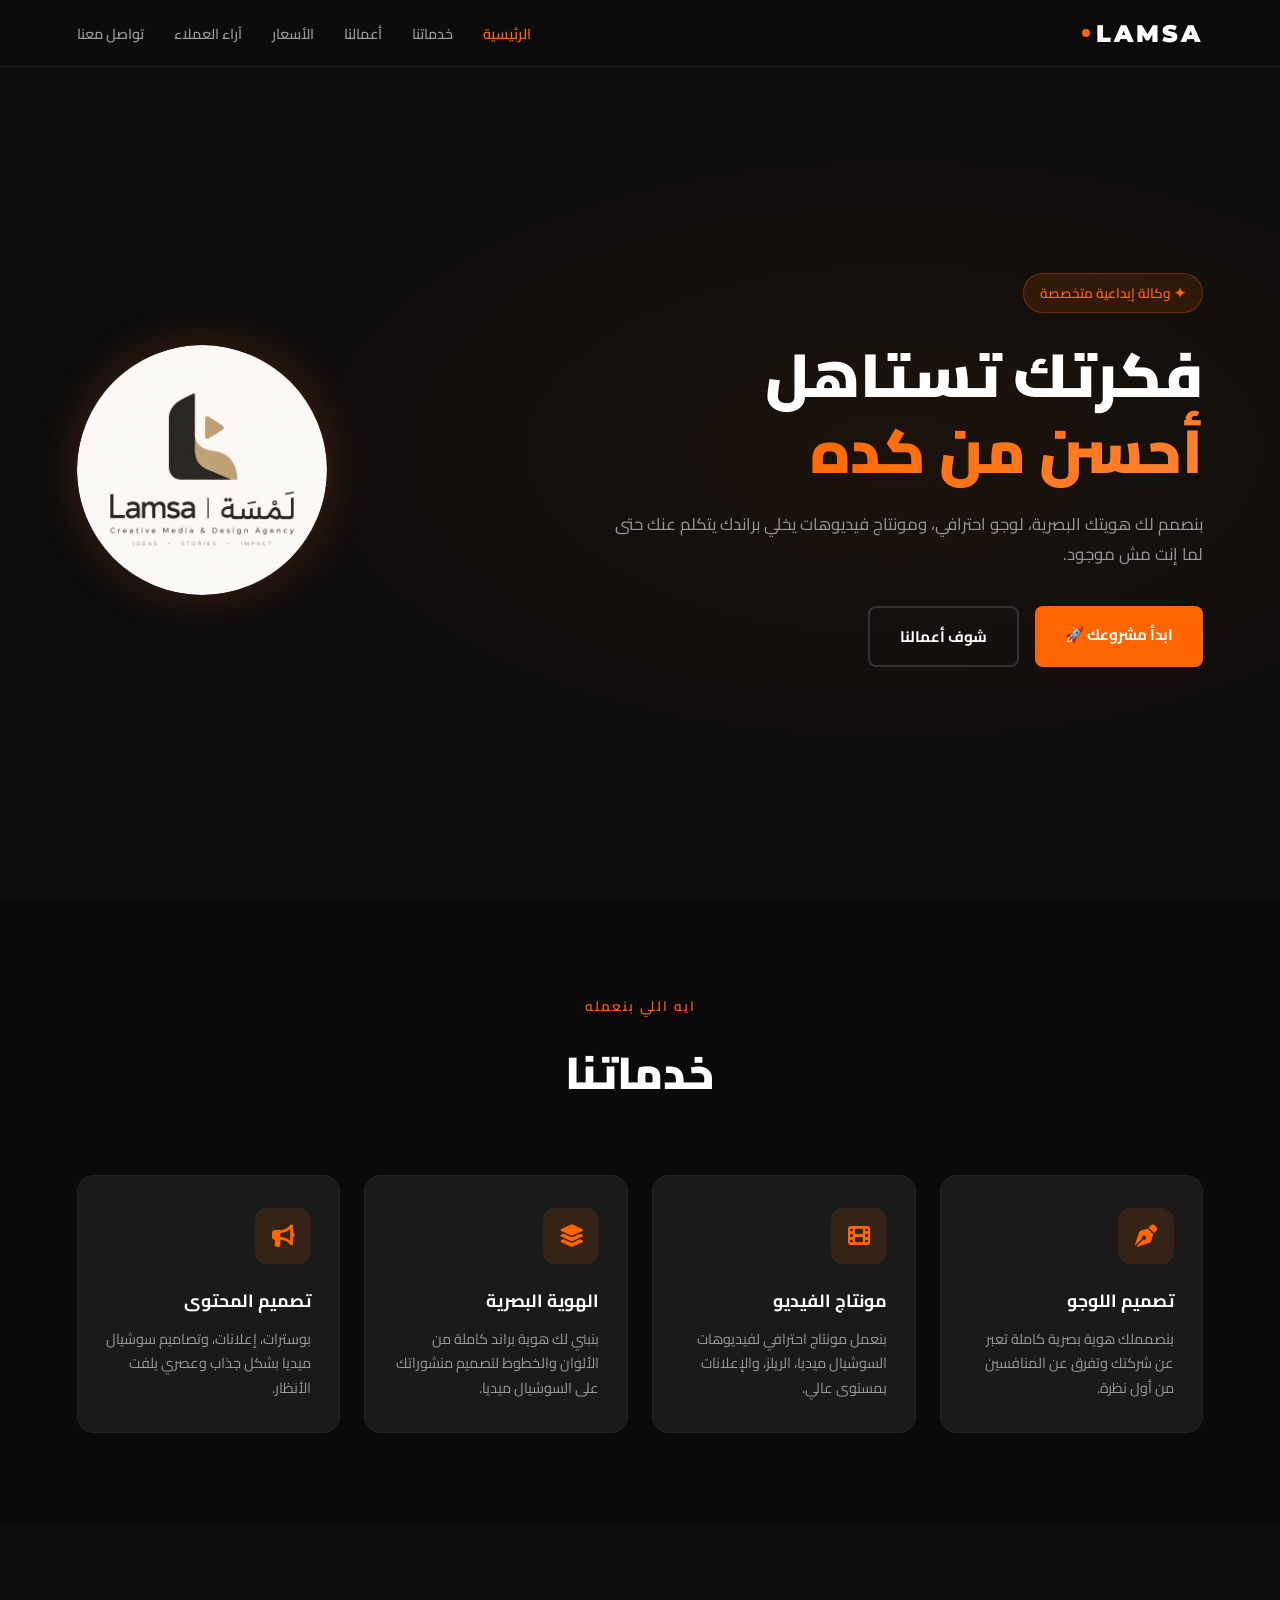
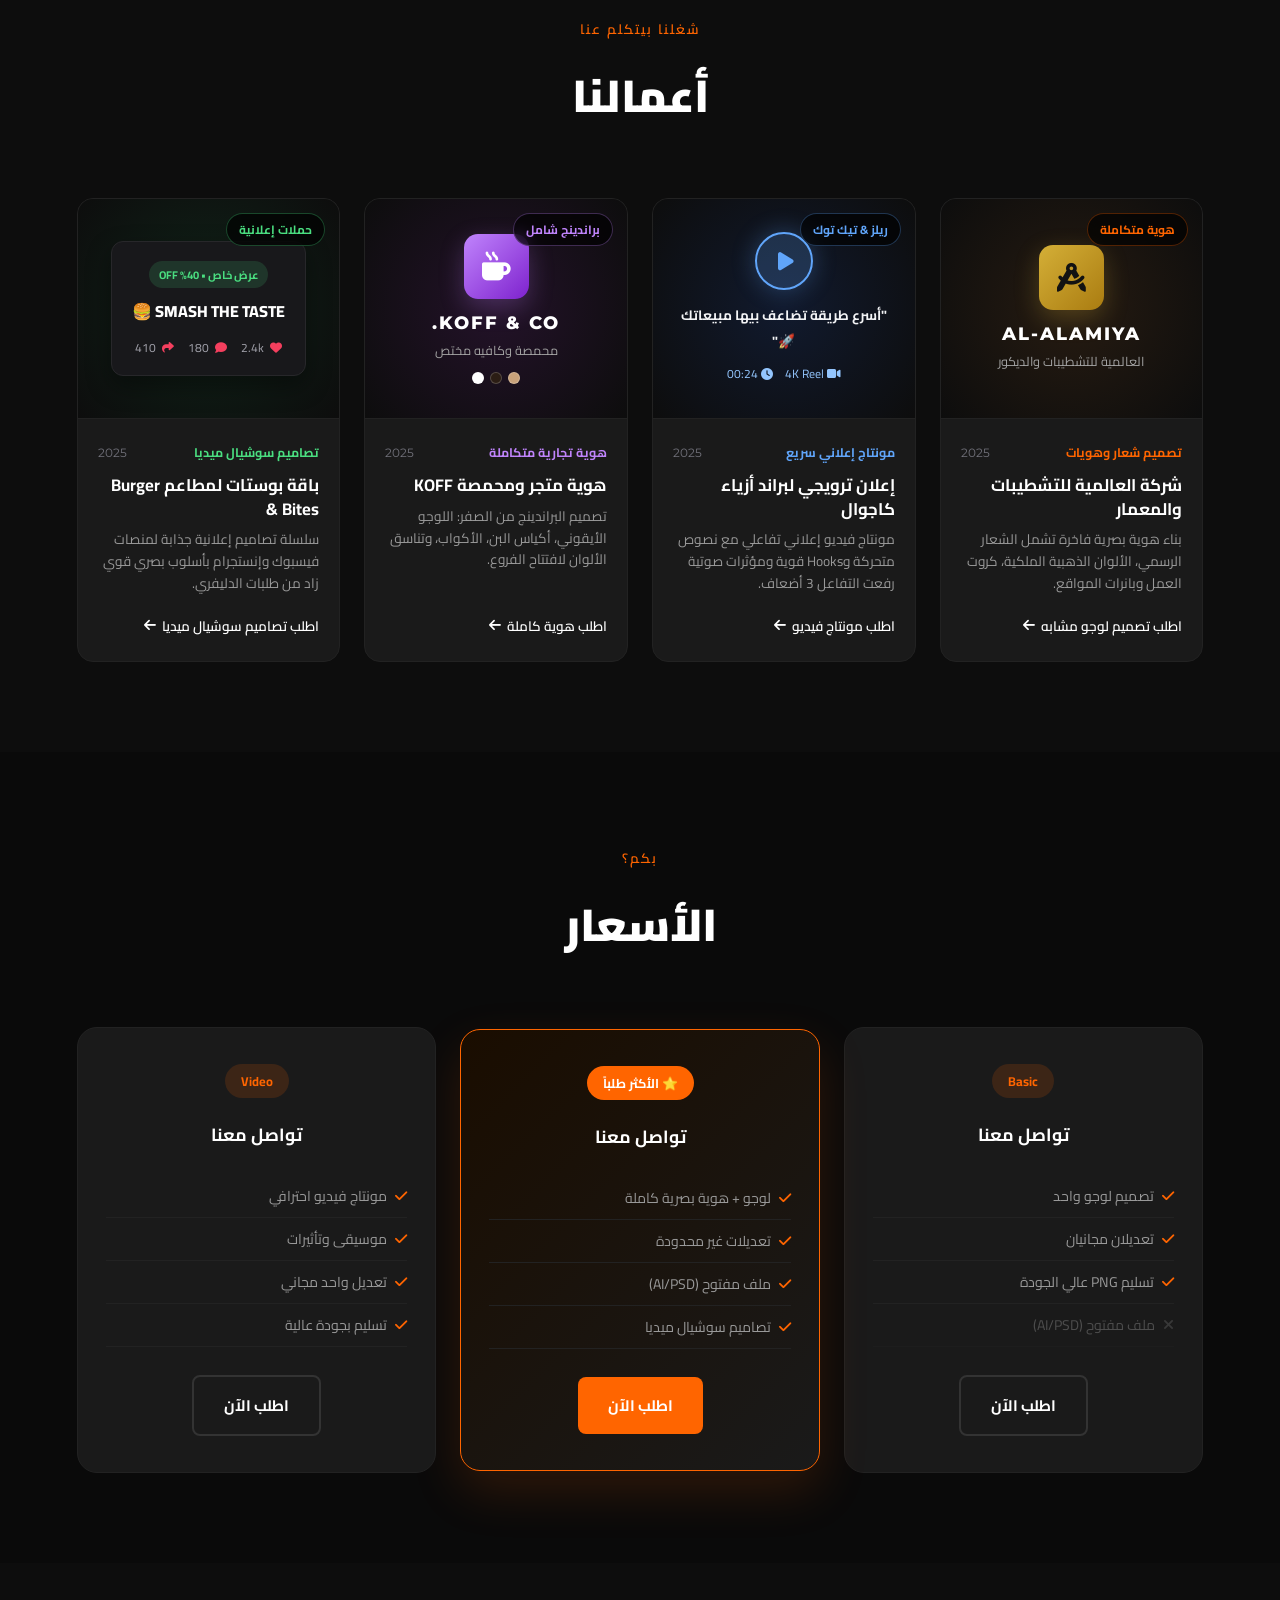
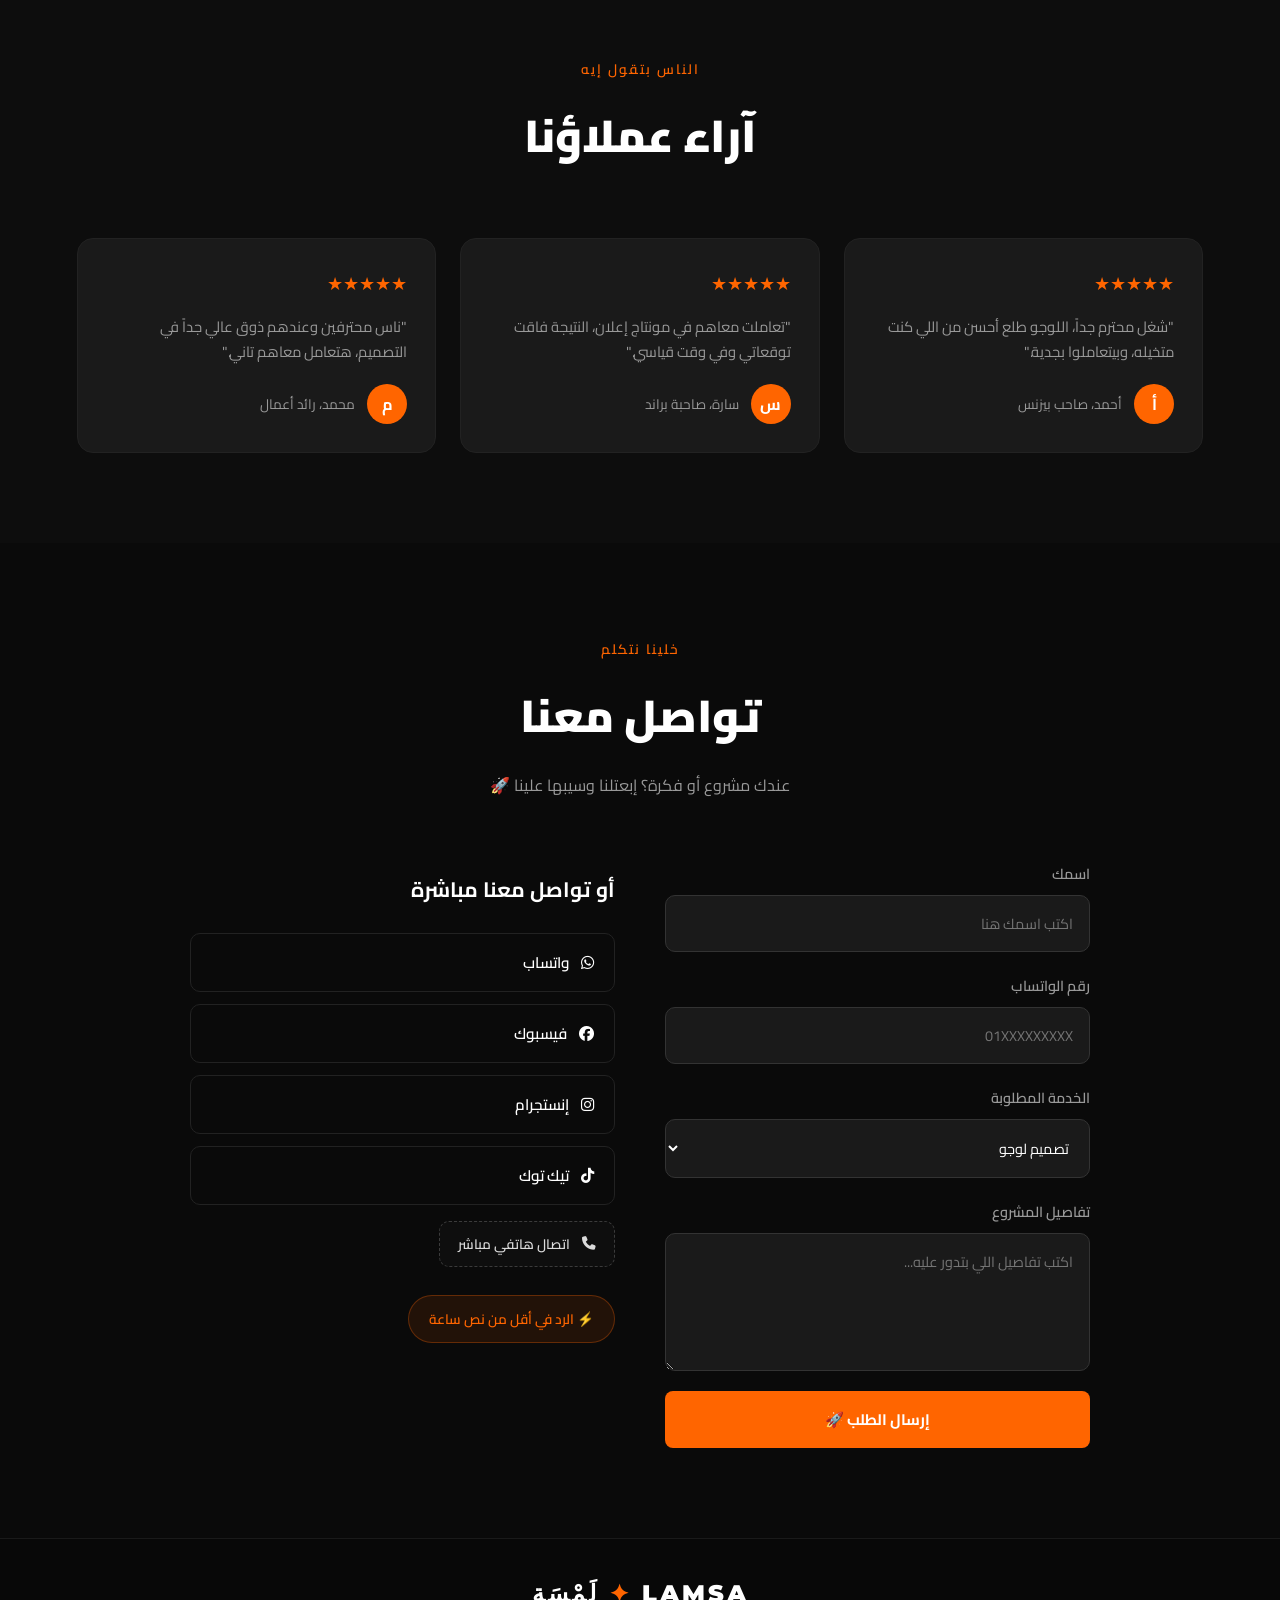
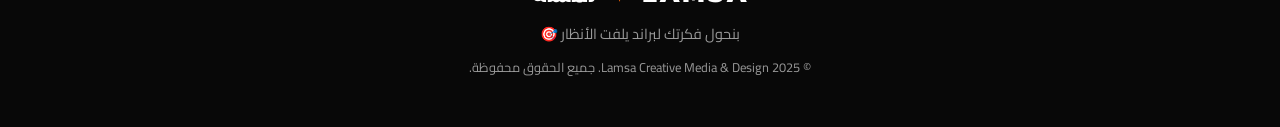
==== commit f88e7bf8: "Add files via upload" ====
--- a/index.html
+++ b/index.html
@@ -3,322 +3,318 @@
 <head>
   <meta charset="UTF-8" />
   <meta name="viewport" content="width=device-width, initial-scale=1.0"/>
-  <title>Lamsa | لَمْسَة — اختار وجهتك</title>
-  <link href="https://fonts.googleapis.com/css2?family=Cairo:wght@400;600;700;900&family=Montserrat:wght@700;900&display=swap" rel="stylesheet"/>
+  <title>Lamsa | لَمْسَة — Creative Media & Design</title>
+  <link rel="stylesheet" href="style.css" />
+  <link href="https://fonts.googleapis.com/css2?family=Cairo:wght@300;400;600;700;900&family=Montserrat:wght@400;700;900&display=swap" rel="stylesheet"/>
   <link rel="stylesheet" href="https://cdnjs.cloudflare.com/ajax/libs/font-awesome/6.5.0/css/all.min.css"/>
-  <style>
-    * { margin: 0; padding: 0; box-sizing: border-box; }
-    html, body {
-      height: 100%;
-      background: #09090b;
-      color: #fff;
-      font-family: 'Cairo', sans-serif;
-      overflow: hidden;
-    }
-
-    /* ===== FULL-PAGE CENTERED LAYOUT ===== */
-    .splash {
-      min-height: 100vh;
-      display: flex;
-      flex-direction: column;
-      align-items: center;
-      justify-content: center;
-      text-align: center;
-      padding: 32px 24px;
-      position: relative;
-      overflow: hidden;
-    }
-
-    /* Ambient background glows */
-    .splash::before {
-      content: '';
-      position: absolute;
-      top: -20%;
-      left: 50%;
-      transform: translateX(-50%);
-      width: 600px;
-      height: 600px;
-      background: radial-gradient(circle, rgba(197,160,114,0.10) 0%, transparent 65%);
-      pointer-events: none;
-      animation: breathe 6s ease-in-out infinite;
-    }
-    .splash::after {
-      content: '';
-      position: absolute;
-      bottom: -20%;
-      left: 50%;
-      transform: translateX(-50%);
-      width: 500px;
-      height: 500px;
-      background: radial-gradient(circle, rgba(255,101,0,0.08) 0%, transparent 65%);
-      pointer-events: none;
-      animation: breathe 6s ease-in-out infinite reverse;
-    }
-
-    @keyframes breathe {
-      0%, 100% { opacity: 0.7; transform: translateX(-50%) scale(1); }
-      50%       { opacity: 1;   transform: translateX(-50%) scale(1.15); }
-    }
-
-    /* ===== SPINNING LOGO ===== */
-    .splash-logo-wrap {
-      position: relative;
-      width: 170px;
-      height: 170px;
-      margin-bottom: 36px;
-      z-index: 2;
-      animation: rotate-slow 30s linear infinite;
-      border-radius: 50%;
-      box-shadow: 0 0 50px rgba(197,160,114,0.25),
-                  0 0 90px rgba(255,101,0,0.10);
-      flex-shrink: 0;
-    }
-
-    .splash-logo-wrap img {
-      width: 100%;
-      height: 100%;
-      object-fit: contain;
-      border-radius: 50%;
-      display: block;
-    }
-
-    @keyframes rotate-slow {
-      from { transform: rotate(0deg); }
-      to   { transform: rotate(360deg); }
-    }
-
-    /* ===== TAGLINE ===== */
-    .splash-tagline {
-      font-family: 'Montserrat', sans-serif;
-      font-size: clamp(1rem, 3vw, 1.25rem);
-      font-weight: 700;
-      color: rgba(255,255,255,0.4);
-      letter-spacing: 3px;
-      text-transform: uppercase;
-      margin-bottom: 10px;
-      z-index: 2;
-    }
-
-    .splash-title {
-      font-family: 'Cairo', sans-serif;
-      font-size: clamp(1.3rem, 4vw, 1.7rem);
-      font-weight: 900;
-      color: rgba(255,255,255,0.75);
-      margin-bottom: 48px;
-      z-index: 2;
-    }
-
-    /* ===== CHOICE BUTTONS ===== */
-    .choices {
-      display: flex;
-      flex-direction: column;
-      gap: 18px;
-      width: 100%;
-      max-width: 420px;
-      z-index: 2;
-    }
-
-    .choice-btn {
-      display: flex;
-      align-items: center;
-      gap: 20px;
-      padding: 22px 28px;
-      border-radius: 20px;
-      text-decoration: none;
-      transition: transform 0.25s, box-shadow 0.25s;
-      position: relative;
-      overflow: hidden;
-      text-align: right;
-    }
-
-    .choice-btn::before {
-      content: '';
-      position: absolute;
-      inset: 0;
-      opacity: 0;
-      transition: opacity 0.25s;
-    }
-
-    .choice-btn:hover { transform: translateY(-4px); }
-    .choice-btn:hover::before { opacity: 1; }
-
-    /* Agency Button */
-    .btn-agency {
-      background: linear-gradient(135deg, #1a1520 0%, #120f18 100%);
-      border: 1.5px solid rgba(197,160,114,0.35);
-      box-shadow: 0 8px 30px rgba(0,0,0,0.5), inset 0 1px 0 rgba(197,160,114,0.1);
-    }
-    .btn-agency::before {
-      background: linear-gradient(135deg, rgba(197,160,114,0.07), transparent);
-    }
-    .btn-agency:hover {
-      border-color: rgba(197,160,114,0.7);
-      box-shadow: 0 16px 50px rgba(197,160,114,0.2);
-    }
-
-    .btn-agency .btn-icon {
-      width: 56px;
-      height: 56px;
-      border-radius: 14px;
-      background: linear-gradient(135deg, rgba(197,160,114,0.25), rgba(197,160,114,0.08));
-      border: 1.5px solid rgba(197,160,114,0.4);
-      display: flex;
-      align-items: center;
-      justify-content: center;
-      font-size: 1.6rem;
-      flex-shrink: 0;
-      color: #c5a072;
-    }
-
-    .btn-agency .btn-label {
-      flex: 1;
-    }
-
-    .btn-agency .btn-label strong {
-      display: block;
-      font-family: 'Montserrat', sans-serif;
-      font-size: 1.1rem;
-      font-weight: 900;
-      color: #c5a072;
-      letter-spacing: 1px;
-      margin-bottom: 4px;
-    }
-
-    .btn-agency .btn-label span {
-      font-size: 0.85rem;
-      color: rgba(255,255,255,0.45);
-      font-weight: 600;
-    }
-
-    .btn-agency .btn-arrow {
-      color: rgba(197,160,114,0.5);
-      font-size: 1rem;
-      transition: transform 0.25s, color 0.25s;
-    }
-    .btn-agency:hover .btn-arrow {
-      transform: translateX(-5px);
-      color: #c5a072;
-    }
-
-    /* Drops Button */
-    .btn-drops {
-      background: linear-gradient(135deg, #1a0f08 0%, #110a04 100%);
-      border: 1.5px solid rgba(255,101,0,0.35);
-      box-shadow: 0 8px 30px rgba(0,0,0,0.5), inset 0 1px 0 rgba(255,101,0,0.1);
-    }
-    .btn-drops::before {
-      background: linear-gradient(135deg, rgba(255,101,0,0.07), transparent);
-    }
-    .btn-drops:hover {
-      border-color: rgba(255,101,0,0.7);
-      box-shadow: 0 16px 50px rgba(255,101,0,0.2);
-    }
-
-    .btn-drops .btn-icon {
-      width: 56px;
-      height: 56px;
-      border-radius: 14px;
-      background: linear-gradient(135deg, rgba(255,101,0,0.25), rgba(255,101,0,0.08));
-      border: 1.5px solid rgba(255,101,0,0.4);
-      display: flex;
-      align-items: center;
-      justify-content: center;
-      font-size: 1.6rem;
-      flex-shrink: 0;
-    }
-
-    .btn-drops .btn-label {
-      flex: 1;
-    }
-
-    .btn-drops .btn-label strong {
-      display: block;
-      font-family: 'Montserrat', sans-serif;
-      font-size: 1.1rem;
-      font-weight: 900;
-      color: #FF6500;
-      letter-spacing: 1px;
-      margin-bottom: 4px;
-    }
-
-    .btn-drops .btn-label span {
-      font-size: 0.85rem;
-      color: rgba(255,255,255,0.45);
-      font-weight: 600;
-    }
-
-    .btn-drops .btn-arrow {
-      color: rgba(255,101,0,0.5);
-      font-size: 1rem;
-      transition: transform 0.25s, color 0.25s;
-    }
-    .btn-drops:hover .btn-arrow {
-      transform: translateX(-5px);
-      color: #FF6500;
-    }
-
-    /* ===== BOTTOM COPYRIGHT ===== */
-    .splash-footer {
-      position: absolute;
-      bottom: 24px;
-      left: 0; right: 0;
-      text-align: center;
-      font-size: 0.75rem;
-      color: rgba(255,255,255,0.18);
-      z-index: 2;
-    }
-
-    /* ===== MOBILE TWEAKS ===== */
-    @media (max-width: 480px) {
-      .splash-logo-wrap { width: 130px; height: 130px; margin-bottom: 28px; }
-      .choice-btn { padding: 18px 20px; gap: 16px; }
-      .btn-agency .btn-icon,
-      .btn-drops .btn-icon { width: 48px; height: 48px; font-size: 1.3rem; border-radius: 12px; }
-      .btn-agency .btn-label strong,
-      .btn-drops .btn-label strong { font-size: 1rem; }
-    }
-  </style>
 </head>
 <body>
-  <div class="splash">
-
-    <!-- SPINNING LOGO -->
-    <div class="splash-logo-wrap">
-      <img src="logo.png" alt="Lamsa" />
-    </div>
-
-    <!-- TAGLINE -->
-    <div class="splash-tagline">LAMSA ✦ لَمْسَة</div>
-    <div class="splash-title">إنت داخل عشان إيه؟</div>
-
-    <!-- TWO CHOICE BUTTONS -->
-    <div class="choices">
-
-      <!-- Agency -->
-      <a href="agency.html" class="choice-btn btn-agency">
-        <div class="btn-icon">
-          <i class="fa-solid fa-pen-nib"></i>
-        </div>
-        <div class="btn-label">
-          <strong>Creative Agency</strong>
-          <span>تصميم لوجو · هوية بصرية · مونتاج فيديو</span>
-        </div>
-        <i class="fa-solid fa-chevron-left btn-arrow"></i>
-      </a>
-
-      <!-- Drops -->
-      <a href="drops.html" class="choice-btn btn-drops">
-        <div class="btn-icon">🔥</div>
-        <div class="btn-label">
-          <strong>Drops — ملابس</strong>
-          <span>تيشرتات · هوديز · بنطلونات بطباعة مخصصة</span>
-        </div>
-        <i class="fa-solid fa-chevron-left btn-arrow"></i>
-      </a>
-
-    </div>
-
-    <div class="splash-footer">© 2025 Lamsa Creative Media & Design</div>
-  </div>
+
+  <!-- NAV -->
+  <nav id="navbar">
+    <div class="nav-logo">
+      <span class="logo-text">LAMSA</span>
+      <span class="logo-dot"></span>
+    </div>
+    <ul class="nav-links">
+      <li><a href="#home">الرئيسية</a></li>
+      <li><a href="#services">خدماتنا</a></li>
+      <li><a href="#portfolio">أعمالنا</a></li>
+      <li><a href="#pricing">الأسعار</a></li>
+      <li><a href="#reviews">آراء العملاء</a></li>
+      <li><a href="#contact">تواصل معنا</a></li>
+    </ul>
+    <div class="hamburger" onclick="toggleMenu()">
+      <span></span><span></span><span></span>
+    </div>
+  </nav>
+
+  <!-- HERO -->
+  <section id="home" class="hero">
+    <div class="hero-content">
+      <p class="hero-tag">✦ وكالة إبداعية متخصصة</p>
+      <h1>فكرتك تستاهل<br/><span class="highlight">أحسن من كده</span></h1>
+      <p class="hero-sub">بنصمم لك هويتك البصرية، لوجو احترافي، ومونتاج فيديوهات يخلي براندك يتكلم عنك حتى لما إنت مش موجود.</p>
+      <div class="hero-btns">
+        <a href="#contact" class="btn-primary">ابدأ مشروعك 🚀</a>
+        <a href="#portfolio" class="btn-outline">شوف أعمالنا</a>
+      </div>
+    </div>
+    <div class="hero-visual">
+      <div class="hero-logo-wrapper">
+        <img src="logo.png" alt="Lamsa Logo" class="hero-logo-img" />
+      </div>
+    </div>
+  </section>
+
+  <!-- SERVICES -->
+  <section id="services" class="services">
+    <div class="section-header">
+      <p class="section-tag">ايه اللي بنعمله</p>
+      <h2>خدماتنا</h2>
+    </div>
+    <div class="services-grid">
+      <div class="service-card">
+        <div class="service-icon"><i class="fa-solid fa-pen-nib"></i></div>
+        <h3>تصميم اللوجو</h3>
+        <p>بنصمملك هوية بصرية كاملة تعبر عن شركتك وتفرق عن المنافسين من أول نظرة.</p>
+      </div>
+      <div class="service-card">
+        <div class="service-icon"><i class="fa-solid fa-film"></i></div>
+        <h3>مونتاج الفيديو</h3>
+        <p>بنعمل مونتاج احترافي لفيديوهات السوشيال ميديا، الريلز، والإعلانات بمستوى عالي.</p>
+      </div>
+      <div class="service-card">
+        <div class="service-icon"><i class="fa-solid fa-layer-group"></i></div>
+        <h3>الهوية البصرية</h3>
+        <p>بنبني لك هوية براند كاملة من الألوان والخطوط لتصميم منشوراتك على السوشيال ميديا.</p>
+      </div>
+      <div class="service-card">
+        <div class="service-icon"><i class="fa-solid fa-bullhorn"></i></div>
+        <h3>تصميم المحتوى</h3>
+        <p>بوسترات، إعلانات، وتصاميم سوشيال ميديا بشكل جذاب وعصري يلفت الأنظار.</p>
+      </div>
+    </div>
+  </section>
+
+  <!-- PORTFOLIO -->
+  <section id="portfolio" class="portfolio">
+    <div class="section-header">
+      <p class="section-tag">شغلنا بيتكلم عنا</p>
+      <h2>أعمالنا</h2>
+    </div>
+    <div class="portfolio-grid">
+      <!-- Project 1: Logo & Identity -->
+      <div class="portfolio-card">
+        <div class="portfolio-visual project-logo">
+          <div class="project-badge">هوية متكاملة</div>
+          <div class="visual-content">
+            <div class="mockup-emblem gold"><i class="fa-solid fa-compass-drafting"></i></div>
+            <div class="mockup-title">AL-ALAMIYA</div>
+            <div class="mockup-sub">العالمية للتشطيبات والديكور</div>
+          </div>
+        </div>
+        <div class="portfolio-info">
+          <div class="info-top">
+            <span class="project-cat">تصميم شعار وهويات</span>
+            <span class="project-year">2025</span>
+          </div>
+          <h4>شركة العالمية للتشطيبات والمعمار</h4>
+          <p class="project-desc">بناء هوية بصرية فاخرة تشمل الشعار الرسمي، الألوان الذهبية الملكية، كروت العمل وبانرات المواقع.</p>
+          <a href="#contact" class="project-cta">اطلب تصميم لوجو مشابه <i class="fa-solid fa-arrow-left"></i></a>
+        </div>
+      </div>
+
+      <!-- Project 2: Video Editing & Reel -->
+      <div class="portfolio-card">
+        <div class="portfolio-visual project-video">
+          <div class="project-badge video-badge">ريلز & تيك توك</div>
+          <div class="visual-content">
+            <div class="mockup-play"><i class="fa-solid fa-play"></i></div>
+            <div class="mockup-caption">"أسرع طريقة تضاعف بيها مبيعاتك 🚀"</div>
+            <div class="mockup-meta">
+              <span><i class="fa-solid fa-video"></i> 4K Reel</span>
+              <span><i class="fa-solid fa-clock"></i> 00:24</span>
+            </div>
+          </div>
+        </div>
+        <div class="portfolio-info">
+          <div class="info-top">
+            <span class="project-cat video-cat">مونتاج إعلاني سريع</span>
+            <span class="project-year">2025</span>
+          </div>
+          <h4>إعلان ترويجي لبراند أزياء كاجوال</h4>
+          <p class="project-desc">مونتاج فيديو إعلاني تفاعلي مع نصوص متحركة وHooks قوية ومؤثرات صوتية رفعت التفاعل 3 أضعاف.</p>
+          <a href="#contact" class="project-cta">اطلب مونتاج فيديو <i class="fa-solid fa-arrow-left"></i></a>
+        </div>
+      </div>
+
+      <!-- Project 3: Complete Startup Branding -->
+      <div class="portfolio-card">
+        <div class="portfolio-visual project-brand">
+          <div class="project-badge brand-badge">براندينج شامل</div>
+          <div class="visual-content">
+            <div class="mockup-emblem purple"><i class="fa-solid fa-mug-hot"></i></div>
+            <div class="mockup-title">KOFF & CO.</div>
+            <div class="mockup-sub">محمصة وكافيه مختص</div>
+            <div class="mockup-dots">
+              <span style="background: #C8A27A;"></span>
+              <span style="background: #2B1D14;"></span>
+              <span style="background: #FFFFFF;"></span>
+            </div>
+          </div>
+        </div>
+        <div class="portfolio-info">
+          <div class="info-top">
+            <span class="project-cat brand-cat">هوية تجارية متكاملة</span>
+            <span class="project-year">2025</span>
+          </div>
+          <h4>هوية متجر ومحمصة KOFF</h4>
+          <p class="project-desc">تصميم البراندينج من الصفر: اللوجو الأيقوني، أكياس البن، الأكواب، وتناسق الألوان لافتتاح الفروع.</p>
+          <a href="#contact" class="project-cta">اطلب هوية كاملة <i class="fa-solid fa-arrow-left"></i></a>
+        </div>
+      </div>
+
+      <!-- Project 4: Social Media Campaign -->
+      <div class="portfolio-card">
+        <div class="portfolio-visual project-social">
+          <div class="project-badge social-badge">حملات إعلانية</div>
+          <div class="visual-content">
+            <div class="social-post-card">
+              <div class="post-pill">عرض خاص • 40% OFF</div>
+              <div class="post-headline">SMASH THE TASTE 🍔</div>
+              <div class="post-stats">
+                <span><i class="fa-solid fa-heart"></i> 2.4k</span>
+                <span><i class="fa-solid fa-comment"></i> 180</span>
+                <span><i class="fa-solid fa-share"></i> 410</span>
+              </div>
+            </div>
+          </div>
+        </div>
+        <div class="portfolio-info">
+          <div class="info-top">
+            <span class="project-cat social-cat">تصاميم سوشيال ميديا</span>
+            <span class="project-year">2025</span>
+          </div>
+          <h4>باقة بوستات لمطاعم Burger & Bites</h4>
+          <p class="project-desc">سلسلة تصاميم إعلانية جذابة لمنصات فيسبوك وإنستجرام بأسلوب بصري قوي زاد من طلبات الدليفري.</p>
+          <a href="#contact" class="project-cta">اطلب تصاميم سوشيال ميديا <i class="fa-solid fa-arrow-left"></i></a>
+        </div>
+      </div>
+    </div>
+  </section>
+
+  <!-- PRICING -->
+  <section id="pricing" class="pricing">
+    <div class="section-header">
+      <p class="section-tag">بكم؟</p>
+      <h2>الأسعار</h2>
+    </div>
+    <div class="pricing-grid">
+      <div class="pricing-card">
+        <div class="pricing-badge">Basic</div>
+        <div class="pricing-price">تواصل معنا</div>
+        <ul class="pricing-features">
+          <li><i class="fa-solid fa-check"></i> تصميم لوجو واحد</li>
+          <li><i class="fa-solid fa-check"></i> تعديلان مجانيان</li>
+          <li><i class="fa-solid fa-check"></i> تسليم PNG عالي الجودة</li>
+          <li class="off"><i class="fa-solid fa-xmark"></i> ملف مفتوح (AI/PSD)</li>
+        </ul>
+        <a href="#contact" class="btn-outline">اطلب الآن</a>
+      </div>
+      <div class="pricing-card featured">
+        <div class="pricing-badge">⭐ الأكثر طلباً</div>
+        <div class="pricing-price">تواصل معنا</div>
+        <ul class="pricing-features">
+          <li><i class="fa-solid fa-check"></i> لوجو + هوية بصرية كاملة</li>
+          <li><i class="fa-solid fa-check"></i> تعديلات غير محدودة</li>
+          <li><i class="fa-solid fa-check"></i> ملف مفتوح (AI/PSD)</li>
+          <li><i class="fa-solid fa-check"></i> تصاميم سوشيال ميديا</li>
+        </ul>
+        <a href="#contact" class="btn-primary">اطلب الآن</a>
+      </div>
+      <div class="pricing-card">
+        <div class="pricing-badge">Video</div>
+        <div class="pricing-price">تواصل معنا</div>
+        <ul class="pricing-features">
+          <li><i class="fa-solid fa-check"></i> مونتاج فيديو احترافي</li>
+          <li><i class="fa-solid fa-check"></i> موسيقى وتأثيرات</li>
+          <li><i class="fa-solid fa-check"></i> تعديل واحد مجاني</li>
+          <li><i class="fa-solid fa-check"></i> تسليم بجودة عالية</li>
+        </ul>
+        <a href="#contact" class="btn-outline">اطلب الآن</a>
+      </div>
+    </div>
+  </section>
+
+  <!-- REVIEWS -->
+  <section id="reviews" class="reviews">
+    <div class="section-header">
+      <p class="section-tag">الناس بتقول إيه</p>
+      <h2>آراء عملاؤنا</h2>
+    </div>
+    <div class="reviews-grid">
+      <div class="review-card">
+        <div class="review-stars">★★★★★</div>
+        <p>"شغل محترم جداً، اللوجو طلع أحسن من اللي كنت متخيله، وبيتعاملوا بجدية."</p>
+        <div class="reviewer">
+          <div class="reviewer-avatar">أ</div>
+          <span>أحمد، صاحب بيزنس</span>
+        </div>
+      </div>
+      <div class="review-card">
+        <div class="review-stars">★★★★★</div>
+        <p>"تعاملت معاهم في مونتاج إعلان، النتيجة فاقت توقعاتي وفي وقت قياسي."</p>
+        <div class="reviewer">
+          <div class="reviewer-avatar">س</div>
+          <span>سارة، صاحبة براند</span>
+        </div>
+      </div>
+      <div class="review-card">
+        <div class="review-stars">★★★★★</div>
+        <p>"ناس محترفين وعندهم ذوق عالي جداً في التصميم، هتعامل معاهم تاني."</p>
+        <div class="reviewer">
+          <div class="reviewer-avatar">م</div>
+          <span>محمد، رائد أعمال</span>
+        </div>
+      </div>
+    </div>
+  </section>
+
+  <!-- CONTACT -->
+  <section id="contact" class="contact">
+    <div class="section-header">
+      <p class="section-tag">خلينا نتكلم</p>
+      <h2>تواصل معنا</h2>
+      <p class="section-sub">عندك مشروع أو فكرة؟ إبعتلنا وسيبها علينا 🚀</p>
+    </div>
+    <div class="contact-wrapper">
+      <form class="contact-form" onsubmit="submitForm(event)">
+        <div class="form-group">
+          <label>اسمك</label>
+          <input type="text" id="clientName" placeholder="اكتب اسمك هنا" required />
+        </div>
+        <div class="form-group">
+          <label>رقم الواتساب</label>
+          <input type="text" id="clientPhone" placeholder="01XXXXXXXXX" required />
+        </div>
+        <div class="form-group">
+          <label>الخدمة المطلوبة</label>
+          <select id="clientService">
+            <option>تصميم لوجو</option>
+            <option>مونتاج فيديو</option>
+            <option>هوية بصرية كاملة</option>
+            <option>تصاميم سوشيال ميديا</option>
+            <option>غير ده</option>
+          </select>
+        </div>
+        <div class="form-group">
+          <label>تفاصيل المشروع</label>
+          <textarea id="clientDetails" rows="4" placeholder="اكتب تفاصيل اللي بتدور عليه..."></textarea>
+        </div>
+        <button type="submit" class="btn-primary full-width">إرسال الطلب 🚀</button>
+      </form>
+      <div class="contact-info">
+        <h3>أو تواصل معنا مباشرة</h3>
+        <div class="social-links">
+          <a href="https://wa.me/201554687020?text=%D9%85%D8%B1%D8%AD%D8%A8%D8%A7%D9%8B%20Lamsa%D8%8C%20%D8%AD%D8%A7%D8%A8%D8%A8%20%D8%A3%D8%B3%D8%AA%D9%81%D8%B3%D8%B1%20%D8%B9%D9%86%20%D8%AE%D8%AF%D9%85%D8%A7%D8%AA%D9%83%D9%85" target="_blank" rel="noopener" class="social-link whatsapp"><i class="fa-brands fa-whatsapp"></i> واتساب</a>
+          <a href="https://www.facebook.com/profile.php?id=61596729752735" target="_blank" rel="noopener" class="social-link facebook"><i class="fa-brands fa-facebook"></i> فيسبوك</a>
+          <a href="https://www.instagram.com/lamsa.bb/reels/?hl=ar" target="_blank" rel="noopener" class="social-link instagram"><i class="fa-brands fa-instagram"></i> إنستجرام</a>
+          <a href="https://www.tiktok.com/@lamsa.6.16?lang=en" target="_blank" rel="noopener" class="social-link tiktok"><i class="fa-brands fa-tiktok"></i> تيك توك</a>
+          <a href="tel:+201020705557" class="social-link phone-btn"><i class="fa-solid fa-phone"></i> اتصال هاتفي مباشر</a>
+        </div>
+        <div class="response-badge">⚡ الرد في أقل من نص ساعة</div>
+      </div>
+    </div>
+  </section>
+
+  <!-- FOOTER -->
+  <footer class="footer">
+    <div class="footer-logo">LAMSA <span>✦</span> لَمْسَة</div>
+    <p>بنحول فكرتك لبراند يلفت الأنظار 🎯</p>
+    <p class="footer-copy">© 2025 Lamsa Creative Media & Design. جميع الحقوق محفوظة.</p>
+  </footer>
+
+  <script src="script.js"></script>
 </body>
 </html>
--- a/style.css
+++ b/style.css
@@ -0,0 +1,699 @@
+/* ===== RESET & BASE ===== */
+* { margin: 0; padding: 0; box-sizing: border-box; }
+html { scroll-behavior: smooth; }
+
+:root {
+  --black: #0D0D0D;
+  --dark: #111111;
+  --card: #1a1a1a;
+  --orange: #FF6500;
+  --orange-light: #FF8533;
+  --white: #FFFFFF;
+  --gray: #999999;
+  --light-gray: #2a2a2a;
+  --font-ar: 'Cairo', sans-serif;
+  --font-en: 'Montserrat', sans-serif;
+}
+
+body {
+  background: var(--black);
+  color: var(--white);
+  font-family: var(--font-ar);
+  overflow-x: hidden;
+}
+
+/* ===== NAVBAR ===== */
+#navbar {
+  position: fixed; top: 0; width: 100%; z-index: 1000;
+  display: flex; align-items: center; justify-content: space-between;
+  padding: 18px 6%;
+  background: rgba(13,13,13,0.95);
+  backdrop-filter: blur(10px);
+  border-bottom: 1px solid #222;
+  transition: all 0.3s;
+}
+
+.nav-logo {
+  display: flex; align-items: center; gap: 6px;
+  font-family: var(--font-en); font-weight: 900;
+  font-size: 1.5rem; letter-spacing: 3px; color: var(--white);
+}
+
+.logo-dot {
+  width: 8px; height: 8px;
+  background: var(--orange); border-radius: 50%;
+}
+
+.nav-links {
+  list-style: none;
+  display: flex; gap: 30px;
+}
+
+.nav-links a {
+  color: var(--gray); text-decoration: none;
+  font-size: 0.9rem; font-weight: 600;
+  transition: color 0.3s;
+}
+
+.nav-links a:hover { color: var(--orange); }
+
+.nav-drops-link {
+  background: rgba(255,101,0,0.15) !important;
+  border: 1.5px solid rgba(255,101,0,0.5) !important;
+  color: var(--orange) !important;
+  padding: 6px 16px;
+  border-radius: 50px;
+  font-weight: 800 !important;
+  transition: all 0.3s !important;
+  display: inline-flex;
+  align-items: center;
+  gap: 6px;
+}
+.nav-drops-link:hover {
+  background: rgba(255,101,0,0.3) !important;
+  color: #fff !important;
+  box-shadow: 0 0 15px rgba(255,101,0,0.35);
+}
+
+.nav-agency-link {
+  background: rgba(197, 160, 114, 0.15) !important;
+  border: 1.5px solid rgba(197, 160, 114, 0.5) !important;
+  color: var(--sand-gold, #c5a072) !important;
+  padding: 6px 16px;
+  border-radius: 50px;
+  font-weight: 800 !important;
+  transition: all 0.3s !important;
+  display: inline-flex;
+  align-items: center;
+  gap: 6px;
+}
+.nav-agency-link:hover {
+  background: rgba(197, 160, 114, 0.3) !important;
+  color: #fff !important;
+  box-shadow: 0 0 15px rgba(197, 160, 114, 0.35);
+}
+
+.hamburger {
+  display: none; flex-direction: column; gap: 5px; cursor: pointer;
+}
+.hamburger span {
+  width: 25px; height: 2px; background: var(--white);
+  display: block; transition: all 0.3s;
+}
+
+/* ===== HERO ===== */
+.hero {
+  min-height: 100vh;
+  display: flex; align-items: center; justify-content: space-between;
+  padding: 120px 6% 80px;
+  gap: 40px;
+  background: radial-gradient(ellipse at 70% 50%, rgba(255,101,0,0.06) 0%, transparent 60%);
+}
+
+.hero-content { flex: 1; max-width: 600px; }
+
+.hero-tag {
+  display: inline-block;
+  background: rgba(255,101,0,0.12);
+  border: 1px solid rgba(255,101,0,0.3);
+  color: var(--orange);
+  padding: 6px 16px; border-radius: 50px;
+  font-size: 0.85rem; font-weight: 600;
+  margin-bottom: 24px;
+}
+
+.hero h1 {
+  font-size: clamp(2.2rem, 5vw, 3.8rem);
+  font-weight: 900; line-height: 1.25;
+  margin-bottom: 20px;
+}
+
+.highlight {
+  background: linear-gradient(135deg, var(--orange), var(--orange-light));
+  -webkit-background-clip: text; -webkit-text-fill-color: transparent;
+  background-clip: text;
+}
+
+.hero-sub {
+  color: var(--gray); font-size: 1.05rem;
+  line-height: 1.8; margin-bottom: 36px;
+}
+
+.hero-btns { display: flex; gap: 16px; flex-wrap: wrap; }
+
+/* ===== BUTTONS ===== */
+.btn-primary {
+  display: inline-block;
+  background: var(--orange);
+  color: var(--white); text-decoration: none;
+  padding: 14px 30px; border-radius: 8px;
+  font-weight: 700; font-size: 0.95rem;
+  border: none; cursor: pointer;
+  transition: all 0.3s; font-family: var(--font-ar);
+}
+.btn-primary:hover {
+  background: var(--orange-light);
+  transform: translateY(-2px);
+  box-shadow: 0 8px 25px rgba(255,101,0,0.35);
+}
+
+.btn-outline {
+  display: inline-block;
+  border: 2px solid #333;
+  color: var(--white); text-decoration: none;
+  padding: 14px 30px; border-radius: 8px;
+  font-weight: 700; font-size: 0.95rem;
+  transition: all 0.3s; font-family: var(--font-ar);
+}
+.btn-outline:hover {
+  border-color: var(--orange); color: var(--orange);
+}
+
+.full-width { width: 100%; text-align: center; }
+
+/* ===== APERTURE ICON ===== */
+.hero-visual {
+  flex: 0 0 auto;
+  display: flex; align-items: center; justify-content: center;
+}
+
+.hero-logo-wrapper {
+  position: relative;
+  width: 250px; height: 250px;
+  display: flex; align-items: center; justify-content: center;
+  border-radius: 50%;
+  animation: rotate-slow 35s linear infinite;
+  box-shadow: 0 0 45px rgba(255,101,0,0.22);
+}
+
+.hero-logo-img {
+  width: 100%; height: 100%;
+  object-fit: contain;
+  border-radius: 50%;
+  display: block;
+}
+
+@keyframes rotate-slow {
+  from { transform: rotate(0deg); }
+  to { transform: rotate(360deg); }
+}
+
+/* ===== SECTIONS SHARED ===== */
+section { padding: 90px 6%; }
+
+.section-header { text-align: center; margin-bottom: 60px; }
+
+.section-tag {
+  display: inline-block;
+  color: var(--orange); font-size: 0.85rem;
+  font-weight: 600; letter-spacing: 2px;
+  text-transform: uppercase; margin-bottom: 12px;
+}
+
+.section-header h2 {
+  font-size: clamp(1.8rem, 4vw, 2.8rem);
+  font-weight: 900;
+}
+
+.section-sub { color: var(--gray); margin-top: 12px; font-size: 1rem; }
+
+/* ===== SERVICES ===== */
+.services { background: #0a0a0a; }
+
+.services-grid {
+  display: grid;
+  grid-template-columns: repeat(auto-fit, minmax(240px, 1fr));
+  gap: 24px;
+}
+
+.service-card {
+  background: var(--card);
+  border: 1px solid #222;
+  border-radius: 16px; padding: 32px 28px;
+  transition: all 0.3s;
+}
+
+.service-card:hover {
+  border-color: var(--orange);
+  transform: translateY(-5px);
+  box-shadow: 0 15px 40px rgba(255,101,0,0.1);
+}
+
+.service-icon {
+  width: 56px; height: 56px;
+  background: rgba(255,101,0,0.12);
+  border-radius: 12px;
+  display: flex; align-items: center; justify-content: center;
+  font-size: 1.4rem; color: var(--orange);
+  margin-bottom: 20px;
+}
+
+.service-card h3 { font-size: 1.1rem; margin-bottom: 10px; }
+.service-card p { color: var(--gray); font-size: 0.9rem; line-height: 1.7; }
+
+/* ===== PORTFOLIO ===== */
+.portfolio-grid {
+  display: grid;
+  grid-template-columns: repeat(auto-fit, minmax(260px, 1fr));
+  gap: 24px;
+}
+
+.portfolio-card {
+  border-radius: 16px; 
+  overflow: hidden;
+  border: 1px solid #222;
+  background: var(--card);
+  transition: all 0.3s ease;
+  display: flex;
+  flex-direction: column;
+}
+
+.portfolio-card:hover { 
+  transform: translateY(-6px); 
+  border-color: var(--orange);
+  box-shadow: 0 15px 35px rgba(255, 101, 0, 0.15);
+}
+
+/* Portfolio Visual Areas */
+.portfolio-visual {
+  height: 220px;
+  position: relative;
+  display: flex;
+  align-items: center;
+  justify-content: center;
+  padding: 20px;
+  overflow: hidden;
+}
+
+.project-badge {
+  position: absolute;
+  top: 14px;
+  right: 14px;
+  background: rgba(0, 0, 0, 0.65);
+  backdrop-filter: blur(8px);
+  color: var(--orange);
+  font-size: 0.75rem;
+  font-weight: 700;
+  padding: 4px 12px;
+  border-radius: 50px;
+  border: 1px solid rgba(255, 101, 0, 0.3);
+  z-index: 2;
+}
+
+.video-badge { color: #60a5fa; border-color: rgba(96, 165, 250, 0.3); }
+.brand-badge { color: #c084fc; border-color: rgba(192, 132, 252, 0.3); }
+.social-badge { color: #4ade80; border-color: rgba(74, 222, 128, 0.3); }
+
+/* Card 1: Logo & Identity Mockup */
+.project-logo {
+  background: radial-gradient(circle at center, #261b11 0%, #0d0d0d 100%);
+  border-bottom: 1px solid #222;
+}
+.mockup-emblem {
+  width: 65px;
+  height: 65px;
+  border-radius: 14px;
+  display: flex;
+  align-items: center;
+  justify-content: center;
+  font-size: 1.8rem;
+  margin: 0 auto 12px;
+}
+.mockup-emblem.gold {
+  background: linear-gradient(135deg, #d4af37, #aa7c11);
+  color: #121212;
+  box-shadow: 0 8px 25px rgba(212, 175, 55, 0.25);
+}
+.mockup-title {
+  font-family: var(--font-en);
+  font-weight: 800;
+  letter-spacing: 2px;
+  font-size: 1.15rem;
+  color: #fff;
+  text-align: center;
+}
+.mockup-sub {
+  font-size: 0.8rem;
+  color: #a3a3a3;
+  text-align: center;
+  margin-top: 4px;
+}
+
+/* Card 2: Video Editing Mockup */
+.project-video {
+  background: radial-gradient(circle at center, #111a2e 0%, #0d0d0d 100%);
+  border-bottom: 1px solid #222;
+}
+.mockup-play {
+  width: 58px;
+  height: 58px;
+  border-radius: 50%;
+  background: rgba(96, 165, 250, 0.2);
+  border: 2px solid #60a5fa;
+  color: #60a5fa;
+  display: flex;
+  align-items: center;
+  justify-content: center;
+  font-size: 1.3rem;
+  margin: 0 auto 12px;
+  padding-left: 4px;
+  box-shadow: 0 0 25px rgba(96, 165, 250, 0.3);
+  transition: transform 0.3s;
+}
+.portfolio-card:hover .mockup-play {
+  transform: scale(1.1);
+}
+.mockup-caption {
+  font-size: 0.85rem;
+  font-weight: 700;
+  color: #f3f4f6;
+  text-align: center;
+  margin-bottom: 8px;
+}
+.mockup-meta {
+  display: flex;
+  gap: 12px;
+  justify-content: center;
+  font-size: 0.75rem;
+  color: #93c5fd;
+}
+
+/* Card 3: Brand Identity Mockup */
+.project-brand {
+  background: radial-gradient(circle at center, #231229 0%, #0d0d0d 100%);
+  border-bottom: 1px solid #222;
+}
+.mockup-emblem.purple {
+  background: linear-gradient(135deg, #c084fc, #7e22ce);
+  color: #fff;
+  box-shadow: 0 8px 25px rgba(192, 132, 252, 0.25);
+}
+.mockup-dots {
+  display: flex;
+  gap: 6px;
+  justify-content: center;
+  margin-top: 10px;
+}
+.mockup-dots span {
+  width: 12px;
+  height: 12px;
+  border-radius: 50%;
+  border: 1px solid rgba(255,255,255,0.2);
+}
+
+/* Card 4: Social Media Post Mockup */
+.project-social {
+  background: radial-gradient(circle at center, #102419 0%, #0d0d0d 100%);
+  border-bottom: 1px solid #222;
+}
+.social-post-card {
+  background: #18181b;
+  border: 1px solid #27272a;
+  border-radius: 12px;
+  padding: 16px 20px;
+  text-align: center;
+  box-shadow: 0 10px 25px rgba(0,0,0,0.4);
+}
+.post-pill {
+  display: inline-block;
+  background: rgba(74, 222, 128, 0.15);
+  color: #4ade80;
+  font-size: 0.7rem;
+  font-weight: 700;
+  padding: 3px 10px;
+  border-radius: 20px;
+  margin-bottom: 8px;
+}
+.post-headline {
+  font-weight: 800;
+  font-size: 1rem;
+  color: #fff;
+  margin-bottom: 10px;
+}
+.post-stats {
+  display: flex;
+  gap: 14px;
+  justify-content: center;
+  font-size: 0.75rem;
+  color: #a1a1aa;
+}
+.post-stats i { color: #f43f5e; margin-left: 3px; }
+
+/* Portfolio Info Section */
+.portfolio-info {
+  padding: 22px 20px;
+  flex-grow: 1;
+  display: flex;
+  flex-direction: column;
+}
+.info-top {
+  display: flex;
+  justify-content: space-between;
+  align-items: center;
+  margin-bottom: 10px;
+}
+.project-cat {
+  font-size: 0.78rem;
+  font-weight: 700;
+  color: var(--orange);
+}
+.project-cat.video-cat { color: #60a5fa; }
+.project-cat.brand-cat { color: #c084fc; }
+.project-cat.social-cat { color: #4ade80; }
+
+.project-year {
+  font-size: 0.75rem;
+  color: #71717a;
+  font-family: var(--font-en);
+}
+.portfolio-info h4 {
+  font-size: 1.05rem;
+  margin-bottom: 8px;
+  color: #fff;
+  line-height: 1.4;
+}
+.project-desc {
+  font-size: 0.85rem;
+  color: var(--gray);
+  line-height: 1.6;
+  margin-bottom: 18px;
+  flex-grow: 1;
+}
+.project-cta {
+  font-size: 0.85rem;
+  color: #fff;
+  text-decoration: none;
+  font-weight: 600;
+  display: flex;
+  align-items: center;
+  gap: 6px;
+  transition: all 0.2s;
+  margin-top: auto;
+}
+.project-cta i {
+  transition: transform 0.2s;
+}
+.portfolio-card:hover .project-cta {
+  color: var(--orange);
+}
+.portfolio-card:hover .project-cta i {
+  transform: translateX(-4px);
+}
+
+/* ===== PRICING ===== */
+.pricing { background: #0a0a0a; }
+
+.pricing-grid {
+  display: grid;
+  grid-template-columns: repeat(auto-fit, minmax(260px, 1fr));
+  gap: 24px; align-items: center;
+}
+
+.pricing-card {
+  background: var(--card);
+  border: 1px solid #222;
+  border-radius: 20px; padding: 36px 28px;
+  text-align: center; transition: all 0.3s;
+}
+
+.pricing-card.featured {
+  border-color: var(--orange);
+  background: linear-gradient(135deg, #1a0d00, #1a1a1a);
+  transform: scale(1.03);
+  box-shadow: 0 20px 50px rgba(255,101,0,0.15);
+}
+
+.pricing-badge {
+  display: inline-block;
+  background: rgba(255,101,0,0.15);
+  color: var(--orange); border-radius: 50px;
+  padding: 5px 16px; font-size: 0.8rem;
+  font-weight: 700; margin-bottom: 20px;
+}
+
+.featured .pricing-badge {
+  background: var(--orange); color: var(--white);
+}
+
+.pricing-price {
+  font-size: 1.1rem; font-weight: 700;
+  color: var(--white); margin-bottom: 24px;
+}
+
+.pricing-features {
+  list-style: none; text-align: right;
+  margin-bottom: 28px;
+}
+
+.pricing-features li {
+  padding: 8px 0;
+  border-bottom: 1px solid #222;
+  font-size: 0.88rem; color: var(--gray);
+  display: flex; align-items: center; gap: 8px;
+}
+
+.pricing-features li i.fa-check { color: var(--orange); }
+.pricing-features li.off { opacity: 0.4; }
+.pricing-features li i.fa-xmark { color: #666; }
+
+/* ===== REVIEWS ===== */
+.reviews-grid {
+  display: grid;
+  grid-template-columns: repeat(auto-fit, minmax(260px, 1fr));
+  gap: 24px;
+}
+
+.review-card {
+  background: var(--card);
+  border: 1px solid #222;
+  border-radius: 16px; padding: 28px;
+  transition: all 0.3s;
+}
+
+.review-card:hover { border-color: var(--orange); }
+
+.review-stars { color: var(--orange); font-size: 1.1rem; margin-bottom: 14px; }
+
+.review-card p {
+  color: var(--gray); line-height: 1.7;
+  font-size: 0.92rem; margin-bottom: 20px;
+}
+
+.reviewer { display: flex; align-items: center; gap: 12px; }
+
+.reviewer-avatar {
+  width: 40px; height: 40px;
+  background: var(--orange);
+  border-radius: 50%; display: flex;
+  align-items: center; justify-content: center;
+  font-weight: 700; font-size: 1rem;
+}
+
+.reviewer span { font-size: 0.85rem; color: var(--gray); }
+
+/* ===== CONTACT ===== */
+.contact { background: #0a0a0a; }
+
+.contact-wrapper {
+  display: grid;
+  grid-template-columns: 1fr 1fr;
+  gap: 50px; align-items: start;
+  max-width: 900px; margin: 0 auto;
+}
+
+.contact-form { display: flex; flex-direction: column; gap: 20px; }
+
+.form-group { display: flex; flex-direction: column; gap: 8px; }
+
+.form-group label { font-size: 0.9rem; color: var(--gray); font-weight: 600; }
+
+.form-group input,
+.form-group select,
+.form-group textarea {
+  background: var(--card);
+  border: 1px solid #333;
+  border-radius: 10px; padding: 14px 16px;
+  color: var(--white); font-family: var(--font-ar);
+  font-size: 0.9rem; outline: none;
+  transition: border-color 0.3s;
+}
+
+.form-group input:focus,
+.form-group select:focus,
+.form-group textarea:focus { border-color: var(--orange); }
+
+.form-group select option { background: var(--dark); }
+
+.contact-info { padding-top: 10px; }
+
+.contact-info h3 { font-size: 1.3rem; margin-bottom: 24px; }
+
+.social-links { display: flex; flex-direction: column; gap: 12px; margin-bottom: 28px; }
+
+.social-link {
+  display: flex; align-items: center; gap: 12px;
+  padding: 14px 20px; border-radius: 10px;
+  text-decoration: none; font-weight: 600; font-size: 0.95rem;
+  color: var(--white); transition: all 0.3s;
+  border: 1px solid #222;
+}
+
+.social-link:hover { transform: translateX(-4px); }
+.social-link.whatsapp:hover { border-color: #25D366; color: #25D366; }
+.social-link.phone-btn {
+  padding: 9px 18px;
+  font-size: 0.85rem;
+  width: fit-content;
+  border: 1px dashed #444;
+  background: rgba(255,255,255,0.02);
+  margin-top: 4px;
+  opacity: 0.85;
+}
+.social-link.phone-btn:hover {
+  border-color: var(--orange);
+  color: var(--orange);
+  opacity: 1;
+  border-style: solid;
+}
+.social-link.facebook:hover { border-color: #1877F2; color: #1877F2; }
+.social-link.instagram:hover { border-color: #E4405F; color: #E4405F; }
+.social-link.tiktok:hover { border-color: var(--white); }
+
+.response-badge {
+  display: inline-block;
+  background: rgba(255,101,0,0.1);
+  border: 1px solid rgba(255,101,0,0.3);
+  color: var(--orange);
+  padding: 10px 20px; border-radius: 50px;
+  font-size: 0.85rem; font-weight: 600;
+}
+
+/* ===== FOOTER ===== */
+.footer {
+  background: #080808;
+  border-top: 1px solid #1a1a1a;
+  text-align: center; padding: 40px 6%;
+}
+
+.footer-logo {
+  font-family: var(--font-en); font-size: 1.5rem;
+  font-weight: 900; letter-spacing: 3px; margin-bottom: 12px;
+}
+
+.footer-logo span { color: var(--orange); }
+
+.footer p { color: var(--gray); font-size: 0.9rem; margin-bottom: 8px; }
+.footer-copy { font-size: 0.8rem !important; }
+
+/* ===== RESPONSIVE ===== */
+@media (max-width: 768px) {
+  .nav-links { display: none; flex-direction: column; position: absolute; top: 70px; right: 0; left: 0; background: #0D0D0D; padding: 20px; gap: 20px; border-bottom: 1px solid #222; }
+  .nav-links.open { display: flex; }
+  .hamburger { display: flex; }
+  .hero { flex-direction: column; text-align: center; padding-top: 100px; }
+  .hero-btns { justify-content: center; }
+  .hero-visual { order: -1; }
+  .hero-logo-wrapper { width: 170px; height: 170px; }
+  .contact-wrapper { grid-template-columns: 1fr; }
+  .pricing-card.featured { transform: none; }
+}
